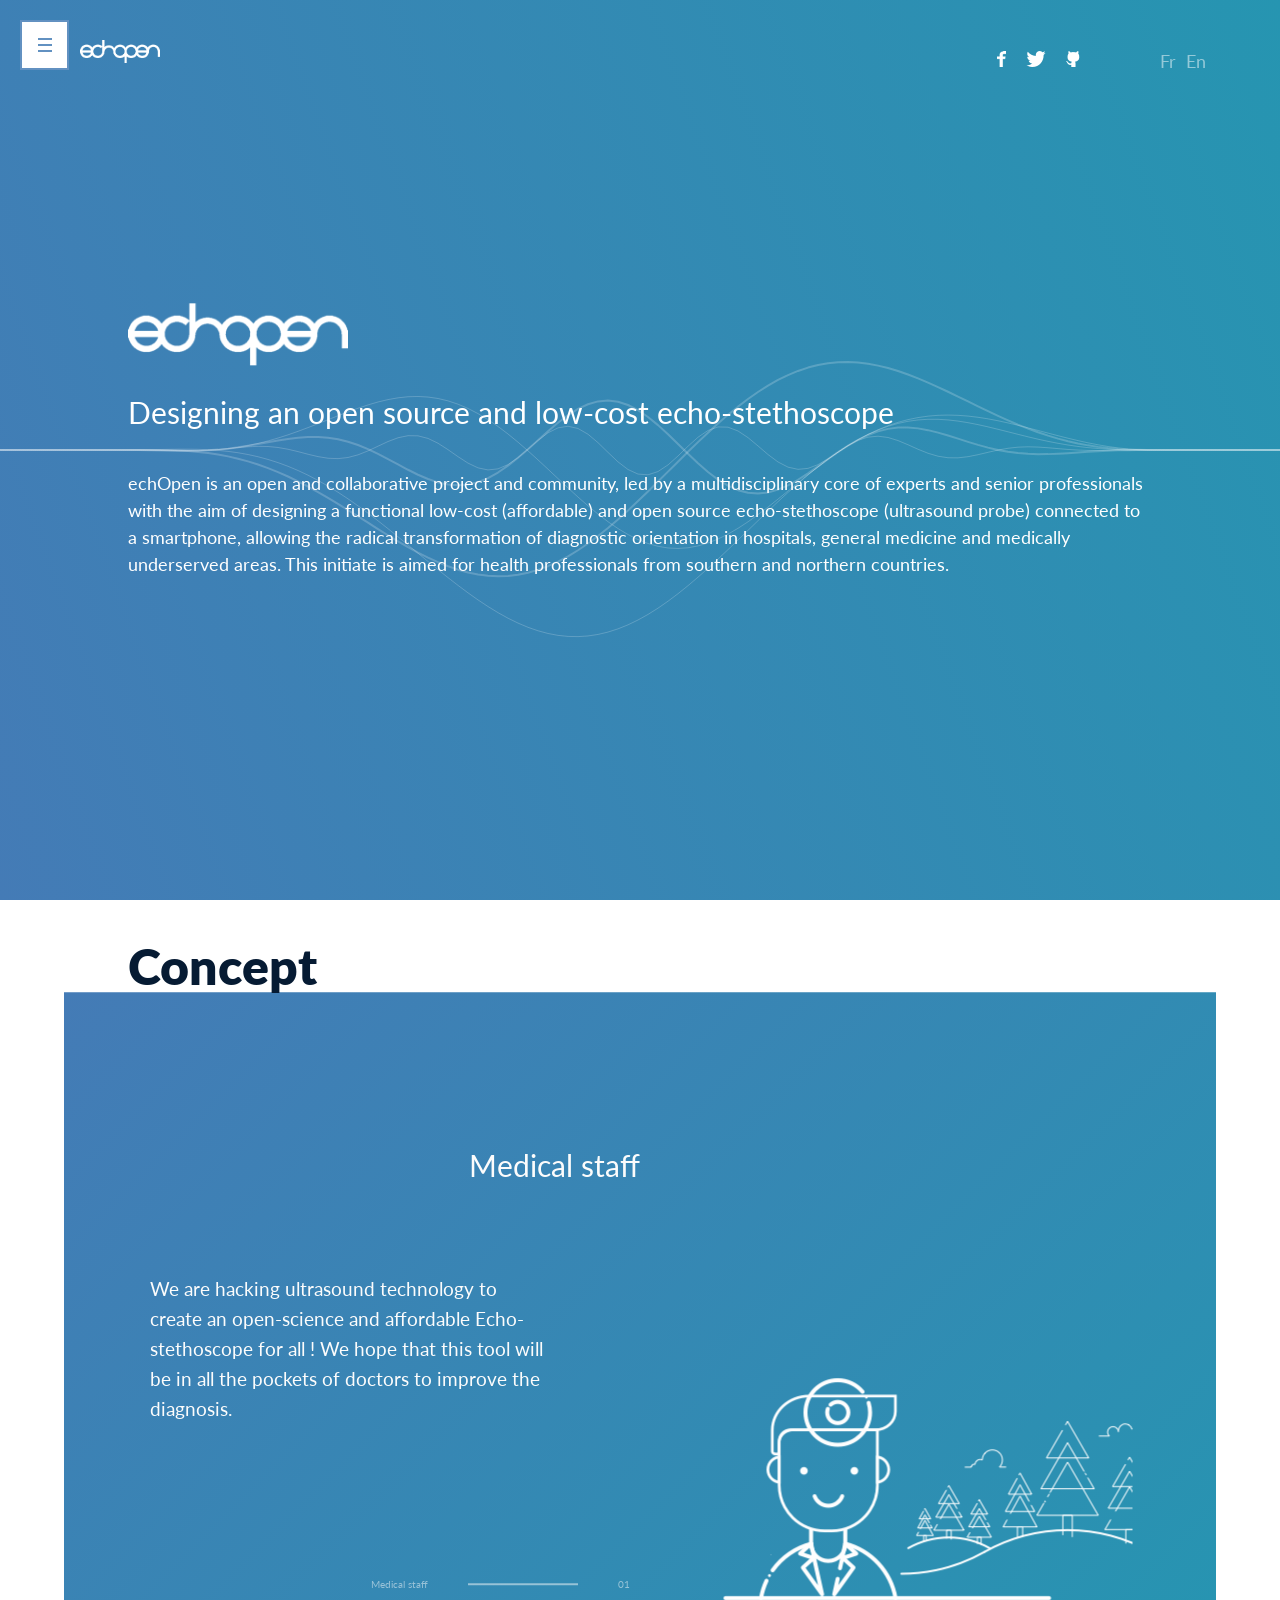
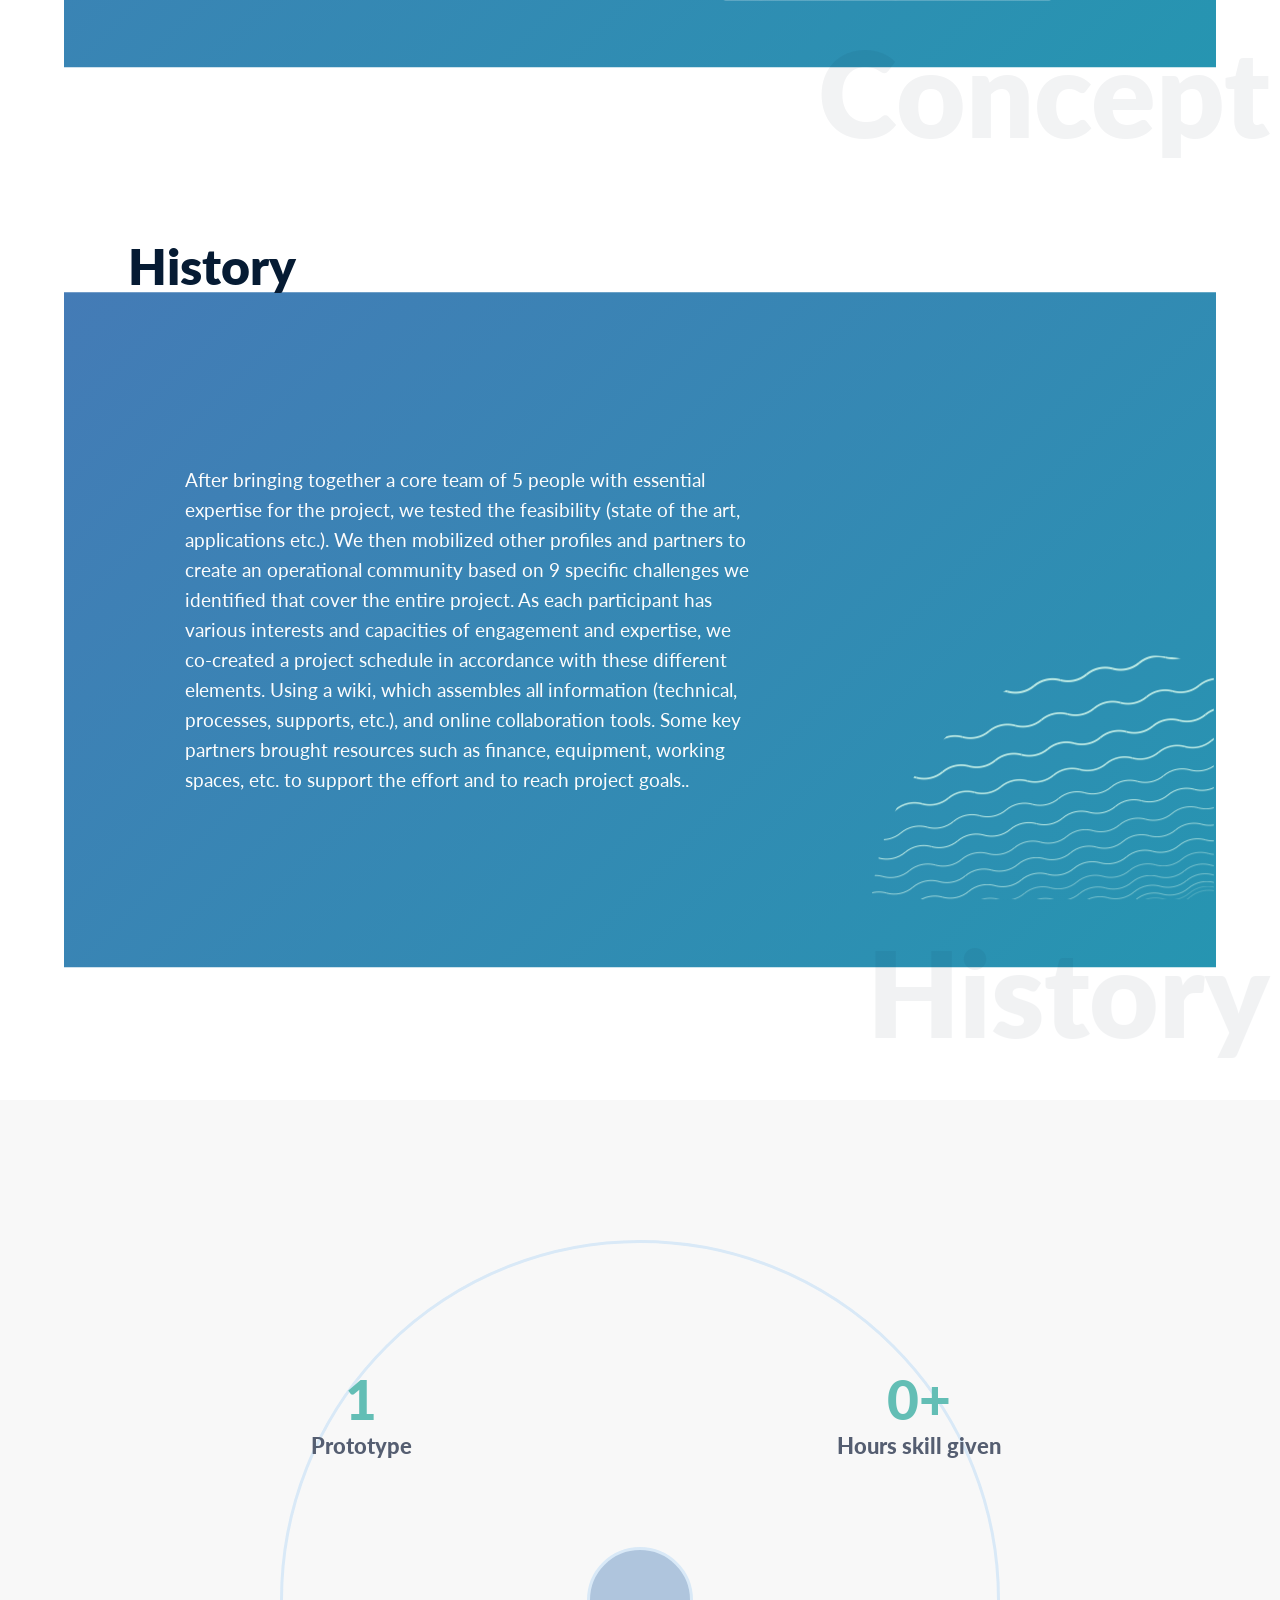
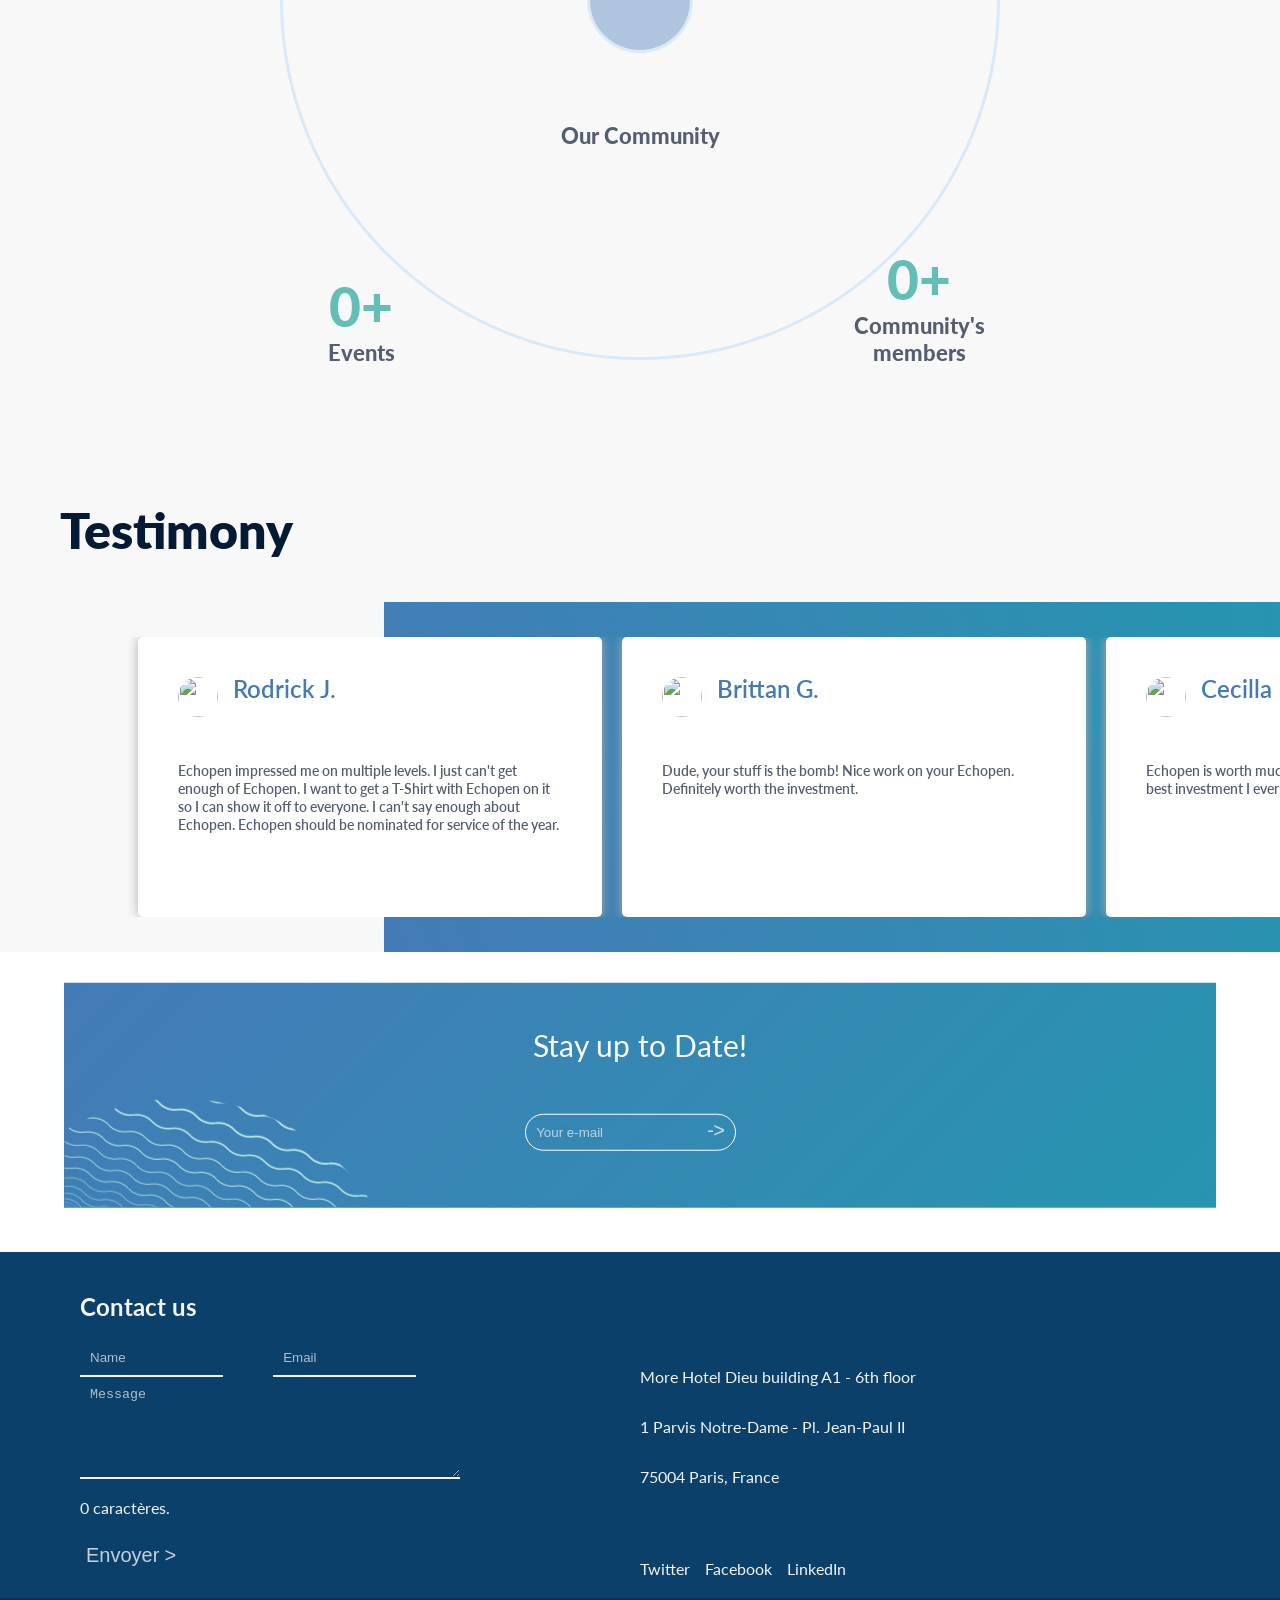
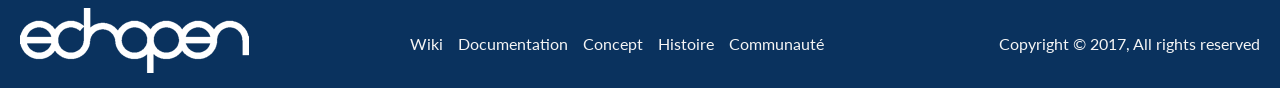
==== index.html @ 22d2a9d2 "wallah" ====
<!DOCTYPE html><html lang="en"><head><meta charset="utf-8"><meta name="viewport" content="width=device-width,initial-scale=1,shrink-to-fit=no"><meta name="theme-color" content="#000000"><link rel="manifest" href="/manifest.json"><link rel="shortcut icon" href="/favicon.ico"><link href="https://fonts.googleapis.com/css?family=Lato:300,400,700,900" rel="stylesheet"><title>echOpen</title><link href="/static/css/main.03cfc308.css" rel="stylesheet"></head><body><div id="root"></div><script type="text/javascript" src="/static/js/main.d6fae113.js"></script></body></html>
---- static/css/main.03cfc308.css ----
.stats-container{position:relative;height:100vh;padding:50px 0;background:#f8f8f8}.stats-container ul{position:absolute;width:100%;height:100%;padding:0}.stats-container ul li.text{z-index:4;width:210px;position:absolute;font-family:Lato,sans-serif;list-style:none;text-align:center}.stats-container ul li.text span{color:#555e71;font-weight:bolder;font-size:22px}.stats-container ul li.text span span.number{font-size:55px;color:#63beb5}.stats-container ul li.text.h1{width:300px;left:50%;top:50%;-webkit-transform:translate(-50%,-50%);-webkit-transform-origin:-50%,-50%;-webkit-transform:translate(-50%,30%);-ms-transform:translate(-50%,30%);transform:translate(-50%,30%);color:#afc5dd}.stats-container ul li.text.text-1{left:20%;top:20%}.stats-container ul li.text.text-2{left:20%;bottom:20%}.stats-container ul li.text.text-3{right:20%;top:20%}.stats-container ul li.text.text-4{right:20%;bottom:20%}.stats-container #wave{position:absolute;z-index:0;width:720px;height:720px;left:50%;top:50%;margin-left:-360px;margin-top:-360px}.stats-container #wave div{position:absolute;top:0;left:0;right:0;bottom:0;border:3px solid #d9e9f7}.stats-container #wave .wave-1,.stats-container #wave .wave-2{border-radius:50%}.stats-container #wave .wave-1{-webkit-animation:animation_wave 5s linear infinite;animation:animation_wave 5s linear infinite}.stats-container #wave .wave-2{-webkit-animation:animation_wave2 5s linear infinite;animation:animation_wave2 5s linear infinite;width:100px;height:100px;background:#afc5dd;left:50%;top:50%;-webkit-transform:translate(-50%,-50%);-webkit-transform-origin:-50%,-50%;-ms-transform:translate(-50%,-50%);transform:translate(-50%,-50%)}@-webkit-keyframes animation_wave{0%{opacity:1;width:720px;height:720px}25%{opacity:1;width:710px;height:710px}50%{opacity:1;width:720px;height:720px}75%{opacity:1;width:710px;height:710px}to{opacity:1;width:720px;height:720px}}@keyframes animation_wave{0%{opacity:1;width:720px;height:720px}25%{opacity:1;width:710px;height:710px}50%{opacity:1;width:720px;height:720px}75%{opacity:1;width:710px;height:710px}to{opacity:1;width:720px;height:720px}}@-webkit-keyframes animation_wave2{0%{opacity:1;width:100px;height:100px}25%{opacity:.5;width:110px;height:110px}50%{opacity:1;width:100px;height:100px}75%{opacity:.5;width:110px;height:110px}to{opacity:1;width:100px;height:100px}}@keyframes animation_wave2{0%{opacity:1;width:100px;height:100px}25%{opacity:.5;width:110px;height:110px}50%{opacity:1;width:100px;height:100px}75%{opacity:.5;width:110px;height:110px}to{opacity:1;width:100px;height:100px}}.stats-container #shadow{position:absolute;z-index:1;width:720px;height:720px;left:50%;top:50%;margin-left:-360px;margin-top:-360px}.stats-container #shadow div{z-index:-3;position:absolute;top:0;left:0;right:0;bottom:0;border:5px solid #a6bbd9}.stats-container #shadow .shadow-1,.stats-container #shadow .shadow-2,.stats-container #shadow .shadow-3,.stats-container #shadow .shadow-4,.stats-container #shadow .shadow-5,.stats-container #shadow .shadow-6,.stats-container #shadow .shadow-7,.stats-container #shadow .shadow-8,.stats-container #shadow .shadow-9,.stats-container #shadow .shadow-10,.stats-container #shadow .shadow-11,.stats-container #shadow .shadow-12,.stats-container #shadow .shadow-13{border-radius:50%;-webkit-transform:scale(0);-ms-transform:scale(0);transform:scale(0)}.stats-container #shadow .shadow-1{-webkit-animation:animation_shadow 13s linear infinite;animation:animation_shadow 13s linear infinite;-webkit-animation-delay:0s;animation-delay:0s}.stats-container #shadow .shadow-2{-webkit-animation:animation_shadow 13s linear infinite;animation:animation_shadow 13s linear infinite;-webkit-animation-delay:1s;animation-delay:1s}.stats-container #shadow .shadow-3{-webkit-animation:animation_shadow 13s linear infinite;animation:animation_shadow 13s linear infinite;-webkit-animation-delay:2s;animation-delay:2s}.stats-container #shadow .shadow-4{-webkit-animation:animation_shadow 13s linear infinite;animation:animation_shadow 13s linear infinite;-webkit-animation-delay:3s;nimation-delay:3s}.stats-container #shadow .shadow-5{-webkit-animation:animation_shadow 13s linear infinite;animation:animation_shadow 13s linear infinite;-webkit-animation-delay:4s;animation-delay:4s}.stats-container #shadow .shadow-6{-webkit-animation:animation_shadow 13s linear infinite;animation:animation_shadow 13s linear infinite;-webkit-animation-delay:5s;animation-delay:5s}.stats-container #shadow .shadow-7{-webkit-animation:animation_shadow 13s linear infinite;animation:animation_shadow 13s linear infinite;-webkit-animation-delay:6s;animation-delay:6s}.stats-container #shadow .shadow-8{-webkit-animation:animation_shadow 13s linear infinite;animation:animation_shadow 13s linear infinite;-webkit-animation-delay:7s;animation-delay:7s}.stats-container #shadow .shadow-9{-webkit-animation:animation_shadow 13s linear infinite;animation:animation_shadow 13s linear infinite;-webkit-animation-delay:8s;animation-delay:8s}.stats-container #shadow .shadow-10{-webkit-animation:animation_shadow 13s linear infinite;animation:animation_shadow 13s linear infinite;-webkit-animation-delay:9s;animation-delay:9s}.stats-container #shadow .shadow-11{-webkit-animation:animation_shadow 13s linear infinite;animation:animation_shadow 13s linear infinite;-webkit-animation-delay:10s;animation-delay:10s}.stats-container #shadow .shadow-12{-webkit-animation:animation_shadow 13s linear infinite;animation:animation_shadow 13s linear infinite;-webkit-animation-delay:11s;animation-delay:11s}.stats-container #shadow .shadow-13{-webkit-animation:animation_shadow 13s linear infinite;animation:animation_shadow 13s linear infinite;-webkit-animation-delay:12s;animation-delay:12s}@-webkit-keyframes animation_shadow{0%{-webkit-transform:scale(0);transform:scale(0);opacity:.1;border-width:2px}40%{-webkit-transform:scale(.35);transform:scale(.35);opacity:.1;border-width:5px}90%{-webkit-transform:scale(.85);transform:scale(.85);opacity:0;border-width:10px}to{-webkit-transform:scale(1);transform:scale(1);opacity:0;border-width:10px}}@keyframes animation_shadow{0%{-webkit-transform:scale(0);transform:scale(0);opacity:.1;border-width:2px}40%{-webkit-transform:scale(.35);transform:scale(.35);opacity:.1;border-width:5px}90%{-webkit-transform:scale(.85);transform:scale(.85);opacity:0;border-width:10px}to{-webkit-transform:scale(1);transform:scale(1);opacity:0;border-width:10px}}@media screen and (max-width:1000px){.stats-container #wave div{left:50%;top:50%;-webkit-transform:translate(-50%,-50%);-webkit-transform-origin:-50%,-50%;-ms-transform:translate(-50%,-50%);transform:translate(-50%,-50%)}.wave-1{width:500px}@-webkit-keyframes animation_wave{0%{opacity:1;width:510px;height:510px}25%{opacity:1;width:500px;height:500px}50%{opacity:1;width:510px;height:510px}75%{opacity:1;width:500px;height:500px}to{opacity:1;width:510px;height:510px}}@keyframes animation_wave{0%{opacity:1;width:510px;height:510px}25%{opacity:1;width:500px;height:500px}50%{opacity:1;width:510px;height:510px}75%{opacity:1;width:500px;height:500px}to{opacity:1;width:510px;height:510px}}}@media screen and (max-width:768px){.stats-container ul li.text.text-1,.stats-container ul li.text.text-2{left:10%}.stats-container ul li.text.text-3,.stats-container ul li.text.text-4{right:10%}.stats-container ul li.text span span.number{font-size:40px}}@media screen and (max-width:580px){.stats-container #wave div{left:50%;top:50%;-webkit-transform:translate(-50%,-50%);-webkit-transform-origin:-50%,-50%;-ms-transform:translate(-50%,-50%);transform:translate(-50%,-50%)}.wave-1{width:400px}.stats-container ul li.text span span.number{font-size:30px}.stats-container #shadow{width:500px;height:500px;margin-left:-250px;margin-top:-250px}.stats-container ul li.text.text-1,.stats-container ul li.text.text-3{top:25%}.stats-container ul li.text.text-2,.stats-container ul li.text.text-4{bottom:25%}.stats-container ul li.text span{font-size:17px}@-webkit-keyframes animation_wave{0%{opacity:1;width:410px;height:410px}25%{opacity:1;width:400px;height:400px}50%{opacity:1;width:410px;height:410px}75%{opacity:1;width:400px;height:400px}to{opacity:1;width:410px;height:410px}}@keyframes animation_wave{0%{opacity:1;width:410px;height:410px}25%{opacity:1;width:400px;height:400px}50%{opacity:1;width:410px;height:410px}75%{opacity:1;width:400px;height:400px}to{opacity:1;width:410px;height:410px}}}@media screen and (max-width:480px){.stats-container #shadow,.stats-container #wave{display:none}.stats-container ul{padding-top:50px;text-align:center}.stats-container ul li.text{margin-top:50px;width:auto;position:static}.stats-container ul li.text span{font-size:24px}.stats-container ul li.text span span.number{font-size:40px}.stats-container ul li.text{display:block}.stats-container ul li.text.h1{display:inline;-webkit-transform:none;-ms-transform:none;transform:none}}footer{font-family:Lato,sans-serif;color:#f5f5f5;background:#0b406b}footer .footer--container{padding:40px 80px 0;margin:0 auto;max-width:100%}footer .footer--container h2{margin-top:0}footer .footer--container .footer--inner{display:-ms-flexbox;display:flex;-ms-flex-direction:row;flex-direction:row;-ms-flex-pack:justify;justify-content:space-between;-ms-flex-wrap:wrap;flex-wrap:wrap}footer .footer--container form{width:100%;display:-ms-flexbox;display:flex;-ms-flex-direction:column;flex-direction:column;-ms-flex-pack:center;justify-content:center;-ms-flex-align:center;align-items:center}@media screen and (min-width:1221px){footer .footer--container form{display:block;width:50%}}footer .footer--container form button{color:#f5f5f5;opacity:.8;-webkit-transition:all .3s;-o-transition:all .3s;transition:all .3s;outline:none;border:none;background:transparent;font-size:1.25rem;margin:10px 0}footer .footer--container form button:after{-webkit-transition:all .3s;-o-transition:all .3s;transition:all .3s;content:">";margin-left:5px}footer .footer--container form button:hover{cursor:pointer;opacity:1}footer .footer--container form button:hover:after{margin-left:10px}footer .footer--container .info--container{width:100%;display:-ms-flexbox;display:flex;-ms-flex-direction:column;flex-direction:column}@media (max-width:1220px){footer .footer--container .info--container{margin-top:20px}}@media screen and (min-width:1221px){footer .footer--container .info--container{width:50%}}footer .footer--container .info--container__content{-ms-flex:1 1 0%;flex:1 1 0%;margin-top:60px;line-height:50px}footer .footer--container .info--container__icons ul{padding:0;margin:0}footer .footer--container .info--container__icons ul li{display:inline-block;margin-right:15px}footer .footer--container .info--container__icons ul li:last-of-type{margin-right:0}footer .footer--container .footer--sub{-ms-flex-pack:justify;justify-content:space-between;-ms-flex-align:center;align-items:center;padding:10px 20px;background:#0a325e;margin-top:20px;position:relative;left:-80px;width:calc(100vw - 40px);-ms-flex-wrap:wrap;flex-wrap:wrap;display:-ms-flexbox;display:flex}footer .footer--container .footer--sub h2{margin:0}footer .footer--container .footer--sub ul{margin:0;padding:0}footer .footer--container .footer--sub ul li{display:inline-block;margin-right:15px}input[type=text]{width:22%;padding-right:40px}@media screen and (max-width:767px){input[type=text]{width:100%;margin-top:10px}}@media screen and (min-width:768px) and (max-width:1220px){input[type=text]{margin-right:15px}}@media screen and (min-width:1221px){input[type=text]:first-of-type{margin-right:50px}}.form-group.block{width:100%}.form-group.block textarea{width:100%;height:80px}@media screen and (max-width:767px){.form-group.block{margin-top:20px}}@media screen and (min-width:1221px){.form-group.block{max-width:360px}}input[type=text],textarea{background:transparent;border:none;outline:none;color:#f5f5f5;padding:10px;border-bottom:2px solid #f5f5f5}input[type=text]::-webkit-input-placeholder,textarea::-webkit-input-placeholder{color:#f5f5f5;opacity:.7}input[type=text]:-ms-input-placeholder,textarea:-ms-input-placeholder{color:#f5f5f5;opacity:.7}input[type=text]::placeholder,textarea::placeholder{color:#f5f5f5;opacity:.7}.block__2 .block__2-first{background:#fff;height:100vh;width:100%;position:relative}.block__2 .block__2-first h4{font-size:50px;left:10%;top:4%}.block__2 .block__2-first h4,.block__2 .block__2-first h5{color:#061b33;font-family:Lato,sans-serif;font-weight:800;position:absolute;z-index:1;margin:0}.block__2 .block__2-first h5{font-size:120px;right:10px;bottom:4%;opacity:.05}.block__2 .block__2-first .block__2-container{position:absolute;width:90%;height:75%;top:50%;background:-webkit-linear-gradient(-45deg,#447bb6,#2695b1);background:-webkit-linear-gradient(315deg,#447bb6,#2695b1);background:-o-linear-gradient(315deg,#447bb6 0,#2695b1 100%);background:linear-gradient(135deg,#447bb6,#2695b1);left:50%;-webkit-transform:translateX(-50%) translateY(-53%);-ms-transform:translateX(-50%) translateY(-53%);transform:translateX(-50%) translateY(-53%)}.block__2 .block__2-first .block__2-container button{display:none}.block__2 .block__2-first .block__2-container .block__2-wrapper-r{position:relative;width:100%;height:100%;outline:none}.block__2 .block__2-first .left{left:0;top:0;width:50%;position:absolute;height:100%}@media (max-width:900px){.block__2 .block__2-first .left{float:none;width:100%}}.block__2 .block__2-first .left h2{position:absolute;top:20%;right:0;color:#fcfcfc;font-family:Lato,sans-serif;font-size:30px;line-height:36px;padding:20px 0;font-weight:400;margin-top:0}@media (max-width:900px){.block__2 .block__2-first .left h2{right:50%;-webkit-transform:translateX(50%);-ms-transform:translateX(50%);transform:translateX(50%)}}@media (max-width:600px){.block__2 .block__2-first .left h2{font-size:22px}}.block__2 .block__2-first .left .left-container{position:relative;width:100%;height:100%}.block__2 .block__2-first .left h3{color:#fcfcfc;font-family:Lato,sans-serif;font-size:19px;line-height:30px;font-weight:400;width:70%;position:absolute;top:50%;left:50%;-webkit-transform:translateY(-50%) translateX(-50%);-ms-transform:translateY(-50%) translateX(-50%);transform:translateY(-50%) translateX(-50%)}.block__2 .block__2-first .left .bottom-part{position:absolute;display:-ms-flexbox;display:flex;bottom:10%;right:10px;width:45%}.block__2 .block__2-first .left .bottom-part .bottom-title{margin-right:40px;font-size:10px;color:#fcfcfc;font-family:Lato,sans-serif;white-space:nowrap;opacity:.5}.block__2 .block__2-first .left .bottom-part hr{width:50%;font-size:10px;height:0;border:1px solid #fcfcfc;opacity:.5;margin-right:40px;margin-top:15px}.block__2 .block__2-first .left .bottom-part .bottom-number{font-size:10px;color:#fcfcfc;opacity:.5;font-family:Lato,sans-serif}.block__2 .block__2-first .right{top:0;right:0;width:50%;position:absolute;height:100%}@media (max-width:900px){.block__2 .block__2-first .right{display:none!important}}.block__2 .block__2-first .right .right-container{position:relative;width:100%;height:100%}.block__2 .block__2-first .right .right-container img{position:absolute;bottom:10%;left:50%;-webkit-transform:translateX(-50%);-ms-transform:translateX(-50%);transform:translateX(-50%)}.slick-list,.slick-track{height:100%}.history .left{width:70%!important}@media (max-width:900px){.history .left{width:100%!important}}.history .left h3{margin-top:0}@media (max-width:900px){.history .left h3{font-size:16px!important;line-height:26px!important}}@media (max-width:600px){.history .left h3{font-size:14px!important;line-height:20px!important}}.history .right{width:30%!important}.will-animate{opacity:0;-webkit-transform:translateY(50px);-ms-transform:translateY(50px);transform:translateY(50px);-webkit-transition:all .6s cubic-bezier(.25,.46,.45,.94);-o-transition:all .6s cubic-bezier(.25,.46,.45,.94);transition:all .6s cubic-bezier(.25,.46,.45,.94)}.animate{opacity:1;-webkit-transform:translateY(0);-ms-transform:translateY(0);transform:translateY(0)}.slick-slider{-webkit-box-sizing:border-box;box-sizing:border-box;-webkit-user-select:none;-moz-user-select:none;-ms-user-select:none;user-select:none;-webkit-touch-callout:none;-khtml-user-select:none;-ms-touch-action:pan-y;touch-action:pan-y;-webkit-tap-highlight-color:transparent}.slick-list,.slick-slider{position:relative;display:block}.slick-list{overflow:hidden;margin:0;padding:0}.slick-list:focus{outline:none}.slick-list.dragging{cursor:pointer;cursor:hand}.slick-slider .slick-list,.slick-slider .slick-track{-webkit-transform:translateZ(0);-ms-transform:translateZ(0);transform:translateZ(0)}.slick-track{position:relative;top:0;left:0;display:block}.slick-track:after,.slick-track:before{display:table;content:""}.slick-track:after{clear:both}.slick-loading .slick-track{visibility:hidden}.slick-slide{display:none;float:left;height:100%;min-height:1px}[dir=rtl] .slick-slide{float:right}.slick-slide img{display:block}.slick-slide.slick-loading img{display:none}.slick-slide.dragging img{pointer-events:none}.slick-initialized .slick-slide{display:block}.slick-loading .slick-slide{visibility:hidden}.slick-vertical .slick-slide{display:block;height:auto;border:1px solid transparent}.slick-arrow.slick-hidden{display:none}.slick-loading .slick-list{background:#fff url([data-uri]) 50% no-repeat}@font-face{font-family:slick;font-weight:400;font-style:normal;src:url(/static/media/slick.ced611da.eot);src:url(/static/media/slick.ced611da.eot?#iefix) format("embedded-opentype"),url(/static/media/slick.b7c9e1e4.woff) format("woff"),url(/static/media/slick.d41f55a7.ttf) format("truetype"),url(/static/media/slick.f97e3bbf.svg#slick) format("svg")}.slick-next,.slick-prev{font-size:0;line-height:0;position:absolute;top:50%;display:block;width:20px;height:20px;padding:0;-webkit-transform:translateY(-50%);-ms-transform:translateY(-50%);transform:translateY(-50%);cursor:pointer;border:none}.slick-next,.slick-next:focus,.slick-next:hover,.slick-prev,.slick-prev:focus,.slick-prev:hover{color:transparent;outline:none;background:transparent}.slick-next:focus:before,.slick-next:hover:before,.slick-prev:focus:before,.slick-prev:hover:before{opacity:1}.slick-next.slick-disabled:before,.slick-prev.slick-disabled:before{opacity:.25}.slick-next:before,.slick-prev:before{font-family:slick;font-size:20px;line-height:1;opacity:.75;color:#fff;-webkit-font-smoothing:antialiased;-moz-osx-font-smoothing:grayscale}.slick-prev{left:-25px}[dir=rtl] .slick-prev{right:-25px;left:auto}.slick-prev:before{content:"\2190"}[dir=rtl] .slick-prev:before{content:"\2192"}.slick-next{right:-25px}[dir=rtl] .slick-next{right:auto;left:-25px}.slick-next:before{content:"\2192"}[dir=rtl] .slick-next:before{content:"\2190"}.slick-dotted.slick-slider{margin-bottom:30px}.slick-dots{position:absolute;bottom:-25px;display:block;width:100%;padding:0;margin:0;list-style:none;text-align:center}.slick-dots li{position:relative;display:inline-block;margin:0 5px;padding:0}.slick-dots li,.slick-dots li button{width:20px;height:20px;cursor:pointer}.slick-dots li button{font-size:0;line-height:0;display:block;padding:5px;color:transparent;border:0;outline:none;background:transparent}.slick-dots li button:focus,.slick-dots li button:hover{outline:none}.slick-dots li button:focus:before,.slick-dots li button:hover:before{opacity:1}.slick-dots li button:before{font-family:slick;font-size:6px;line-height:20px;position:absolute;top:0;left:0;width:20px;height:20px;content:"\2022";text-align:center;opacity:.25;color:#000;-webkit-font-smoothing:antialiased;-moz-osx-font-smoothing:grayscale}.slick-dots li.slick-active button:before{opacity:.75;color:#000}.block__temoignage{background:#f8f8f8;width:100%;margin:auto}.block__temoignage h2{color:#061b33;font-family:Lato,sans-serif;font-size:50px;font-weight:800;padding-left:60px;margin-top:0}@media (max-width:900px){.block__temoignage h2{text-align:center;font-size:38px;padding-left:0}}.block__temoignage .temoignage_container{height:350px;position:relative}.block__temoignage .temoignage_container .left{width:30%;height:100%;float:left}.block__temoignage .temoignage_container .right{width:70%;height:100%;background:-webkit-linear-gradient(-45deg,#447bb6,#2695b1);background:-webkit-linear-gradient(20deg,#447bb6,#2695b1);background:-o-linear-gradient(20deg,#447bb6 0,#2695b1 100%);background:linear-gradient(70deg,#447bb6,#2695b1);float:right}.block__temoignage .temoignage_container .slider__{position:absolute;width:90%;right:0;top:50%;-webkit-transform:translateY(-50%);-ms-transform:translateY(-50%);transform:translateY(-50%)}@media (max-width:650px){.block__temoignage .temoignage_container .slider__{left:50%;-webkit-transform:translateY(-50%) translateX(-50%);-ms-transform:translateY(-50%) translateX(-50%);transform:translateY(-50%) translateX(-50%)}}.block__temoignage .temoignage_container .slider__ button{display:none!important}.block__temoignage .temoignage_container .slider__ .single__temoignage{background:#fff;height:200px;-webkit-box-shadow:0 0 12px 0 #aeaeae;box-shadow:0 0 12px 0 #aeaeae;border-radius:5px;padding:40px;margin:0 10px;float:left}.block__temoignage .temoignage_container .slider__ .single__temoignage .single__header{margin-bottom:85px}.block__temoignage .temoignage_container .slider__ .single__temoignage .single__header img{width:40px;height:40px;border-radius:50%;float:left}.block__temoignage .temoignage_container .slider__ .single__temoignage .single__header .single__infos{float:left;margin-left:15px}.block__temoignage .temoignage_container .slider__ .single__temoignage .single__header .single__infos h3{color:#447bb6;font-family:Lato;font-size:24px;font-weight:600;line-height:24px;margin:0}.block__temoignage .temoignage_container .slider__ .single__temoignage .single__header .single__infos p{color:rgba(85,94,113,.5);font-family:Lato;font-size:14px;font-weight:600;line-height:14px;margin-top:3px}.block__temoignage .temoignage_container .slider__ .single__temoignage p{color:#555e71;font-family:Lato;font-size:14px;font-weight:600;line-height:18px}.header{background:-webkit-linear-gradient(-45deg,#447bb6,#2695b1);background:-webkit-linear-gradient(20deg,#447bb6,#2695b1);background:-o-linear-gradient(20deg,#447bb6 0,#2695b1 100%);background:linear-gradient(70deg,#447bb6,#2695b1);height:100vh;position:relative}.header canvas{position:absolute;bottom:0}.header .header-content{width:80%;position:absolute;top:50%;left:50%;-webkit-transform:translateY(-50%) translateX(-50%);-ms-transform:translateY(-50%) translateX(-50%);transform:translateY(-50%) translateX(-50%)}.header img.logo{width:220px}.header img.mini-logo{position:absolute;top:40px;left:80px;width:80px}.header img.menu_btn{right:30px;width:25px}.header img.menu_btn,.header img.scroll{position:absolute;bottom:30px;cursor:pointer}.header img.scroll{left:50%;-webkit-transform:translateX(-50%);-ms-transform:translateX(-50%);transform:translateX(-50%);width:20px}.header .socials{position:absolute;top:51px;right:200px;display:-ms-flexbox;display:flex}.header .socials .social-single{margin-left:20px}.header .langs{position:absolute;top:30px;right:30px;width:90px;height:45px}.header .langs p.langs__{float:left;margin-right:10px;opacity:.5}.header .langs p.langs__.active{opacity:1}.header h2{color:#fff;font-family:Lato,sans-serif;font-size:30px;font-weight:400;line-height:36px;margin-bottom:40px}@media (max-width:600px){.header h2{font-size:22px}}.header p,.header p a{color:#fff;font-family:Lato,sans-serif;font-size:18px;font-weight:400;line-height:27px}.header p a{text-decoration:none}@media (max-width:600px){.header p{font-size:16px}}.newsletter .form{z-index:2;text-align:center}.newsletter .form input[type=email]{background:transparent;outline:none;color:#fff;padding:10px 30px 10px 10px;border-radius:25px;border:1px solid #fff}.newsletter .form input[type=email]::-webkit-input-placeholder{color:#f5f5f5;opacity:.7}.newsletter .form input[type=email]:-ms-input-placeholder{color:#f5f5f5;opacity:.7}.newsletter .form input[type=email]::placeholder{color:#f5f5f5;opacity:.7}.newsletter .form button{-webkit-transform:translateX(-35px);-ms-transform:translateX(-35px);transform:translateX(-35px);position:relative;display:inline;color:#f5f5f5;opacity:.8;outline:none;border:none;background:transparent;font-size:1.25rem;margin:10px 0}.newsletter .form button,.newsletter .form button:after{-webkit-transition:all .3s;-o-transition:all .3s;transition:all .3s}.newsletter .form button:after{position:absolute;right:0;top:50%;-webkit-transform:translate(5px,-50%);-ms-transform:translate(5px,-50%);transform:translate(5px,-50%);content:">"}.newsletter .form button:hover{cursor:pointer;opacity:1}.newsletter .form button:hover:after{-webkit-transform:translate(7px,-50%);-ms-transform:translate(7px,-50%);transform:translate(7px,-50%)}.newsletter-first{background:#fff;height:300px;width:100%;position:relative}.newsletter-first .newsletter-container{position:absolute;width:90%;height:75%;top:50%;background:-webkit-linear-gradient(-45deg,#447bb6,#2695b1);background:-webkit-linear-gradient(315deg,#447bb6,#2695b1);background:-o-linear-gradient(315deg,#447bb6 0,#2695b1 100%);background:linear-gradient(135deg,#447bb6,#2695b1);left:50%;-webkit-transform:translateX(-50%) translateY(-53%);-ms-transform:translateX(-50%) translateY(-53%);transform:translateX(-50%) translateY(-53%)}.newsletter-first .newsletter-container h2{text-align:center;color:#fcfcfc;font-family:Lato,sans-serif;font-size:30px;line-height:36px;padding:20px 0;font-weight:400}@media (max-width:900px){.newsletter-first .newsletter-container h2{right:50%;-webkit-transform:translateX(50%);-ms-transform:translateX(50%);transform:translateX(50%)}}@media (max-width:600px){.newsletter-first .newsletter-container h2{font-size:22px}}.newsletter-first .newsletter-container .illu{z-index:-1;position:absolute;bottom:0;left:0}.newsletter-first .bottom-part{position:absolute;display:-ms-flexbox;display:flex;bottom:10%;right:10px;width:45%}.newsletter-first .bottom-part .bottom-title{margin-right:40px;font-size:10px;color:#fcfcfc;font-family:Lato,sans-serif;white-space:nowrap;opacity:.5}.newsletter-first .bottom-part hr{width:50%;font-size:10px;height:0;border:1px solid #fcfcfc;opacity:.5;margin-right:40px;margin-top:15px}.newsletter-first .bottom-part .bottom-number{font-size:10px;color:#fcfcfc;opacity:.5;font-family:Lato,sans-serif}.right{top:0;right:0;width:50%;position:absolute;height:100%}@media (max-width:900px){.right{display:none!important}}.right .right-container{position:relative;width:100%;height:100%}.right .right-container img{position:absolute;bottom:10%;left:50%;-webkit-transform:translateX(-50%);-ms-transform:translateX(-50%);transform:translateX(-50%)}.slick-list,.slick-track{height:100%}.history .left{width:70%!important}@media (max-width:900px){.history .left{width:100%!important}}.history .left h3{margin-top:0}@media (max-width:900px){.history .left h3{font-size:16px!important;line-height:26px!important}}@media (max-width:600px){.history .left h3{font-size:14px!important;line-height:20px!important}}.history .right{width:30%!important}.will-animate{opacity:0;-webkit-transform:translateY(50px);-ms-transform:translateY(50px);transform:translateY(50px);-webkit-transition:all .6s cubic-bezier(.25,.46,.45,.94);-o-transition:all .6s cubic-bezier(.25,.46,.45,.94);transition:all .6s cubic-bezier(.25,.46,.45,.94)}.animate{opacity:1;-webkit-transform:translateY(0);-ms-transform:translateY(0);transform:translateY(0)}.App{text-align:center}.App-logo{-webkit-animation:App-logo-spin infinite 20s linear;animation:App-logo-spin infinite 20s linear;height:80px}.App-header{background-color:#222;height:150px;padding:20px;color:#fff}.App-intro{font-size:large}@-webkit-keyframes App-logo-spin{0%{-webkit-transform:rotate(0deg);transform:rotate(0deg)}to{-webkit-transform:rotate(1turn);transform:rotate(1turn)}}@keyframes App-logo-spin{0%{-webkit-transform:rotate(0deg);transform:rotate(0deg)}to{-webkit-transform:rotate(1turn);transform:rotate(1turn)}}.component.menu{position:fixed;top:20px;left:20px;height:46px;width:45px;background:#fff;border:2px solid #6291c1;z-index:100;-webkit-transition:all .3s cubic-bezier(0,0,0,.96);-o-transition:all .3s cubic-bezier(0,0,0,.96);transition:all .3s cubic-bezier(0,0,0,.96);-webkit-transition-delay:.3s;-o-transition-delay:.3s;transition-delay:.3s;color:#6291c1}.component.menu .containerMenu{position:relative;width:calc(100% - 20px);height:100%;padding:0 10px;overflow:hidden;-webkit-transition:all .3s cubic-bezier(0,0,0,.96);-o-transition:all .3s cubic-bezier(0,0,0,.96);transition:all .3s cubic-bezier(0,0,0,.96);-webkit-transition-delay:.5s;-o-transition-delay:.5s;transition-delay:.5s}.component.menu .containerMenu:before{content:"";position:absolute;width:33%;height:100%;background:#66c1b8;left:-33%;-webkit-transition:all .4s cubic-bezier(.97,.035,.005,.98);-o-transition:all .4s cubic-bezier(.97,.035,.005,.98);transition:all .4s cubic-bezier(.97,.035,.005,.98)}.component.menu.mobile .containerMenu{position:relative;width:100%;height:100%;padding:0;-webkit-transition:all .3s cubic-bezier(0,0,0,.96);-o-transition:all .3s cubic-bezier(0,0,0,.96);transition:all .3s cubic-bezier(0,0,0,.96);-webkit-transition-delay:.5s;-o-transition-delay:.5s;transition-delay:.5s}.component.menu.mobile .containerMenu:before{content:none;width:0;height:0;left:0;-webkit-transition:none;-o-transition:none;transition:none}.component.menu.mobile .burger .line:first-child{top:0;-webkit-transition-delay:.1s;-o-transition-delay:.1s;transition-delay:.1s}.component.menu.mobile .burger .line:nth-child(3){top:calc(100% - 2px);-webkit-transition-delay:.1s;-o-transition-delay:.1s;transition-delay:.1s}.component.menu.open{width:500px;-webkit-transition-delay:0s;-o-transition-delay:0s;transition-delay:0s}.component.menu.open.mobile{top:0;left:0;width:100%;height:100%}.component.menu.open.mobile .burger .content{opacity:1;visibility:visible;-webkit-transition-delay:0s;-o-transition-delay:0s;transition-delay:0s}.component.menu.open.mobile .burger .line{-webkit-transform:none;-ms-transform:none;transform:none}.component.menu.open.mobile .burger .line:first-child{-webkit-transform:rotate(-45deg) translate(-2px,-7px);-ms-transform:rotate(-45deg) translate(-2px,-7px);transform:rotate(-45deg) translate(-2px,-7px);-webkit-transition-delay:0s;-o-transition-delay:0s;transition-delay:0s}.component.menu.open.mobile .burger .line:nth-child(2){-webkit-transition-delay:.1s;-o-transition-delay:.1s;transition-delay:.1s}.component.menu.open.mobile .burger .line:nth-child(3){-webkit-transform:rotate(45deg) translate(-2px,7px);-ms-transform:rotate(45deg) translate(-2px,7px);transform:rotate(45deg) translate(-2px,7px);-webkit-transition-delay:0s;-o-transition-delay:0s;transition-delay:0s}.component.menu.open.mobile ul li{-webkit-transform:none;-ms-transform:none;transform:none;float:none}.component.menu.open.mobile .links{font-size:8vw;height:100%}.component.menu.open.mobile .links.transparent li{color:transparent}.component.menu.open.mobile .links li{text-align:left;display:block;padding:4vh 0;width:100%}.component.menu.open .containerMenu:before{left:100%}.component.menu.open .links li{opacity:1;-webkit-transition:all .3s cubic-bezier(0,0,0,.96);-o-transition:all .3s cubic-bezier(0,0,0,.96);transition:all .3s cubic-bezier(0,0,0,.96);-webkit-transform:translate(0);-ms-transform:translate(0);transform:translate(0)}.component.menu.open .links li:first-child{-webkit-transition-delay:.3s;-o-transition-delay:.3s;transition-delay:.3s}.component.menu.open .links li:nth-child(2){-webkit-transition-delay:.4s;-o-transition-delay:.4s;transition-delay:.4s}.component.menu.open .links li:nth-child(3){-webkit-transition-delay:.5s;-o-transition-delay:.5s;transition-delay:.5s}.component.menu.open .links li:nth-child(4){-webkit-transition-delay:.6s;-o-transition-delay:.6s;transition-delay:.6s}.component.menu.open .links li:nth-child(5){-webkit-transition-delay:.7s;-o-transition-delay:.7s;transition-delay:.7s}.component.menu.open .burger .content{opacity:0;visibility:hidden;-webkit-transition-delay:0s;-o-transition-delay:0s;transition-delay:0s}.component.menu.open .burger .line{-webkit-transform:scaleX(0);-ms-transform:scaleX(0);transform:scaleX(0)}.component.menu.open .burger .line:first-child{-webkit-transition-delay:0s;-o-transition-delay:0s;transition-delay:0s}.component.menu.open .burger .line:nth-child(2){-webkit-transition-delay:.1s;-o-transition-delay:.1s;transition-delay:.1s}.component.menu.open .burger .line:nth-child(3){-webkit-transition-delay:.2s;-o-transition-delay:.2s;transition-delay:.2s}.component.menu .burger{content:"";position:absolute;right:0;top:0;cursor:pointer;width:45px;height:46px;display:inline-block;vertical-align:middle;z-index:2}.component.menu .burger .content{width:14px;height:14px;position:absolute;top:calc(50% - 7px);left:calc(50% - 7px);-webkit-transition:all .3s cubic-bezier(0,0,0,.96);-o-transition:all .3s cubic-bezier(0,0,0,.96);transition:all .3s cubic-bezier(0,0,0,.96);-webkit-transition-delay:0s;-o-transition-delay:0s;transition-delay:0s;-webkit-transform-origin:50%;-ms-transform-origin:50%;transform-origin:50%}.component.menu .burger .line{position:absolute;left:calc(50% - 7px);width:14px;height:2px;background:#6291c1;-webkit-transform-origin:right center;-ms-transform-origin:right center;transform-origin:right center;-webkit-transition:all .3s cubic-bezier(0,0,0,.96);-o-transition:all .3s cubic-bezier(0,0,0,.96);transition:all .3s cubic-bezier(0,0,0,.96);-webkit-transition-delay:.3s;-o-transition-delay:.3s;transition-delay:.3s}.component.menu .burger .line:first-child{top:0;-webkit-transition-delay:.1s;-o-transition-delay:.1s;transition-delay:.1s}.component.menu .burger .line:nth-child(2){top:calc(50% - 1px);-webkit-transition-delay:.2s;-o-transition-delay:.2s;transition-delay:.2s}.component.menu .burger .line:nth-child(3){top:calc(100% - 2px);-webkit-transition-delay:.3s;-o-transition-delay:.3s;transition-delay:.3s}.component.menu .links{padding:0 17px;display:inline-block;vertical-align:middle;text-align:center;z-index:10}.component.menu .links a{color:#66c1b8}.component.menu ul li{cursor:pointer;opacity:0;display:block;position:relative;float:left;vertical-align:middle;padding:0 10px;overflow:hidden;-webkit-transition:all .1s cubic-bezier(0,0,0,.96);-o-transition:all .1s cubic-bezier(0,0,0,.96);transition:all .1s cubic-bezier(0,0,0,.96);-webkit-transform:translateY(-5px);-ms-transform:translateY(-5px);transform:translateY(-5px)}.component.menu ul li:hover:before{width:calc(100% - 20px)}.component.menu ul li:before,.component.menu ul li:hover:before{-webkit-user-select:none;-moz-user-select:none;-ms-user-select:none;user-select:none;pointer-events:none}.component.menu ul li:before{background:#000;content:attr(data-text);position:absolute;top:0;left:10px;color:#6291c1;z-index:2;width:0;overflow:hidden;-webkit-transition:width .3s;-o-transition:width .3s;transition:width .3s;white-space:nowrap}.component.menu ul li.current a{cursor:default}.component.menu ul li.current:before{display:none}.component.menu ul li a{color:#66c1b8;text-decoration:none;position:relative}.component.menu ul .clr{clear:both}html{padding:0;margin:0;background-color:#fff}body{overflow-x:hidden}body{margin:0;padding:0;font-family:sans-serif}
/*# sourceMappingURL=main.03cfc308.css.map*/
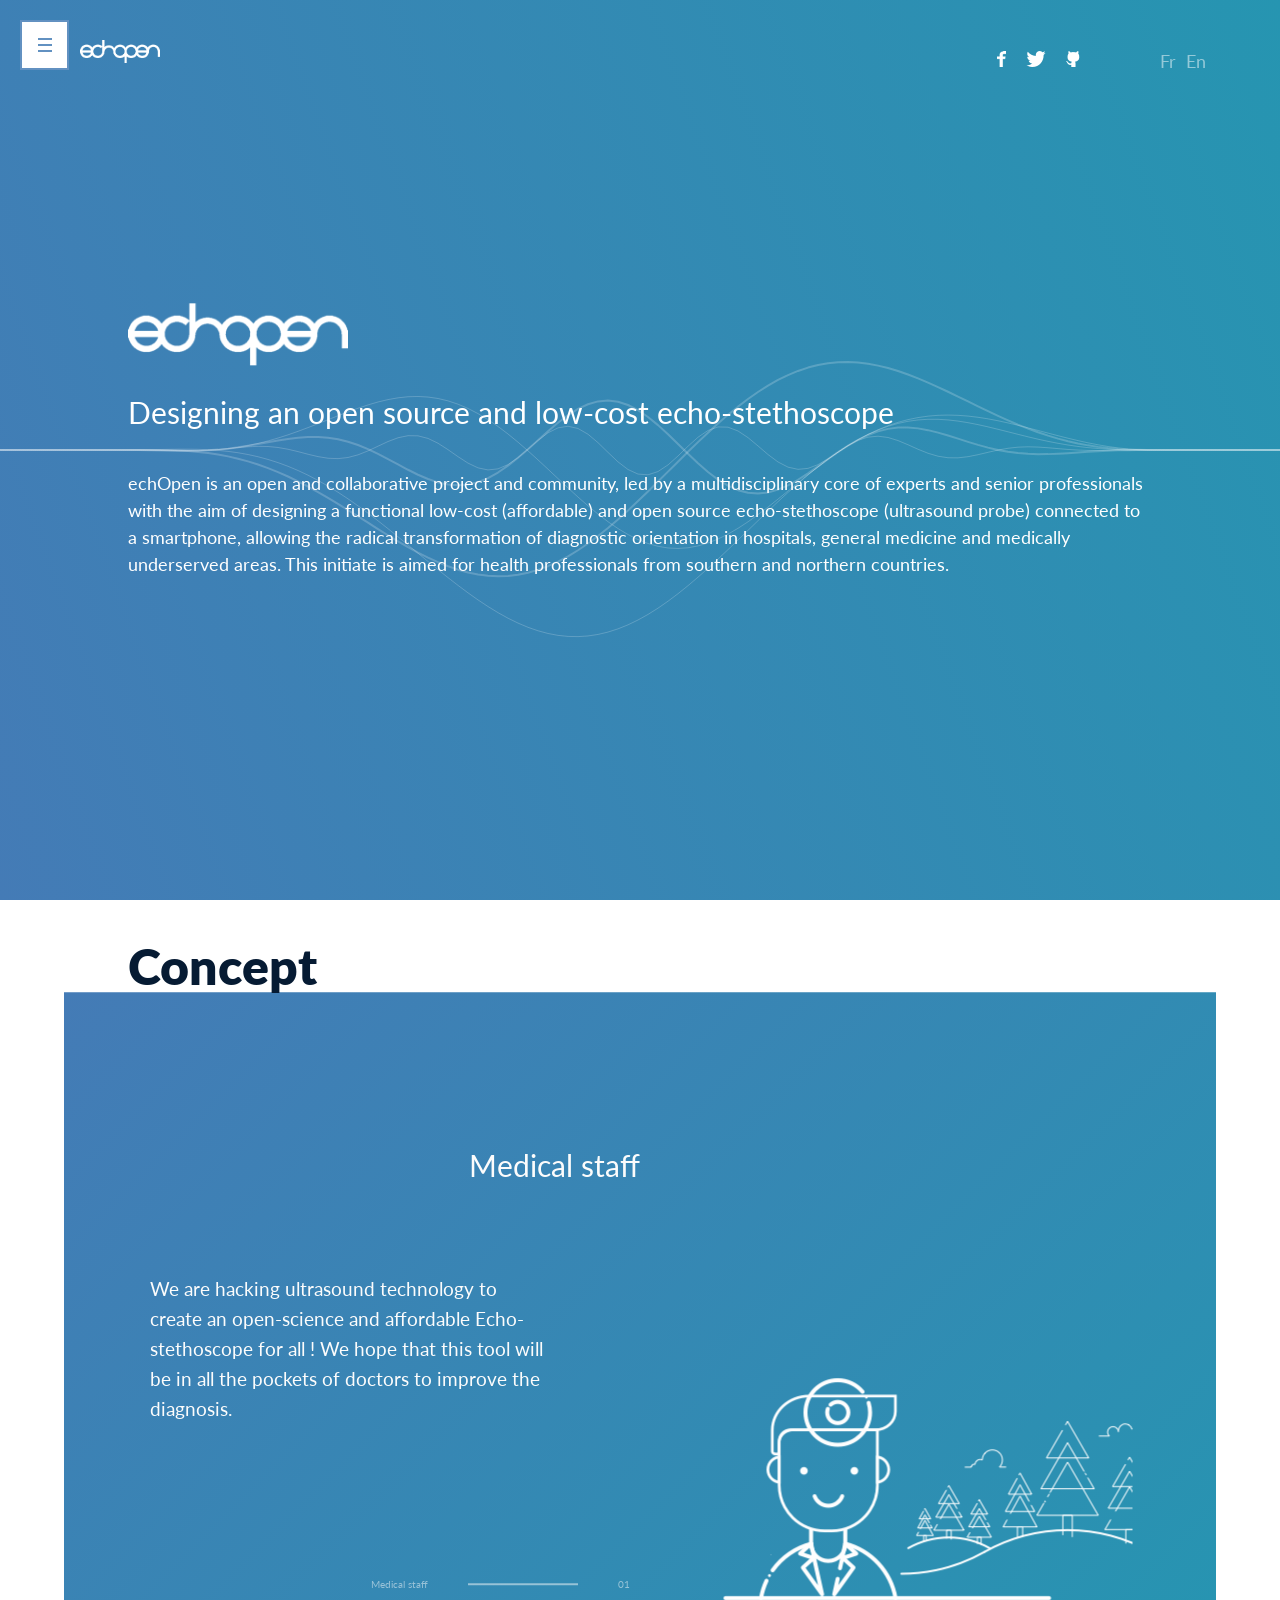
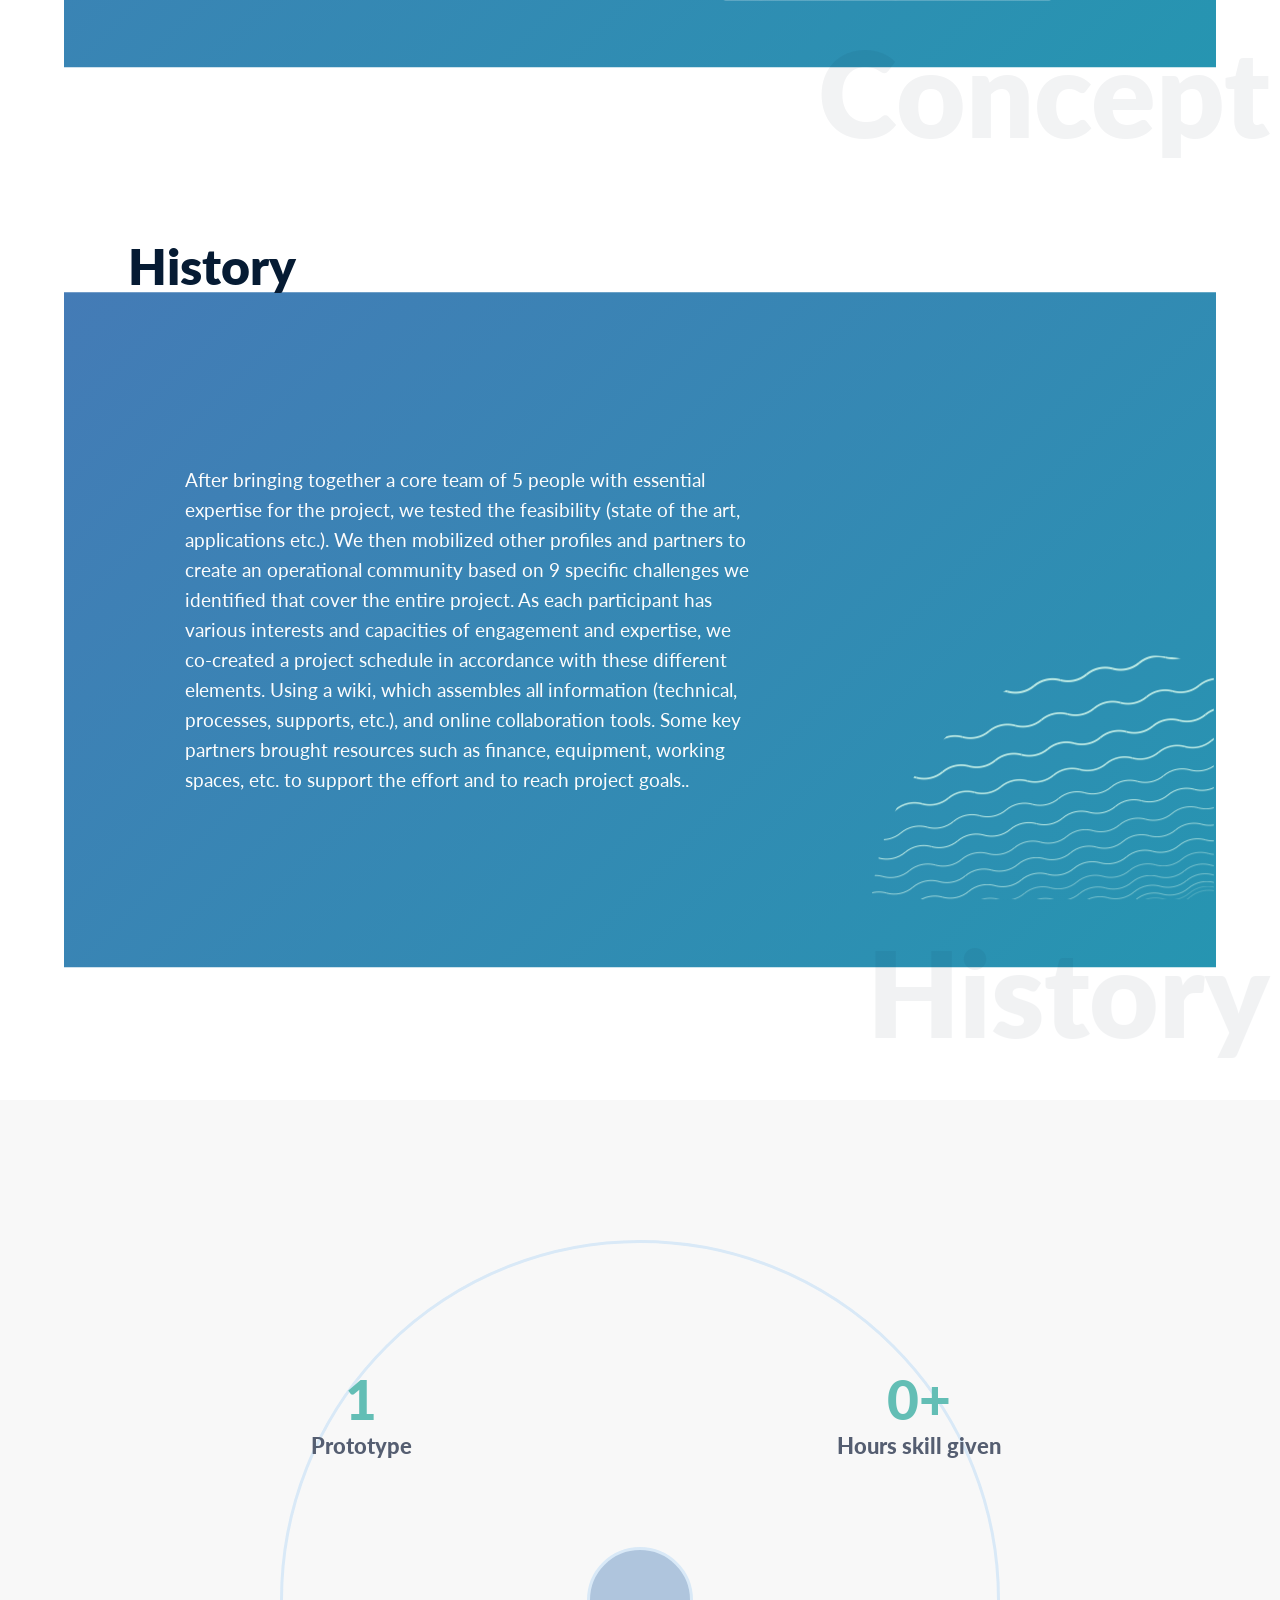
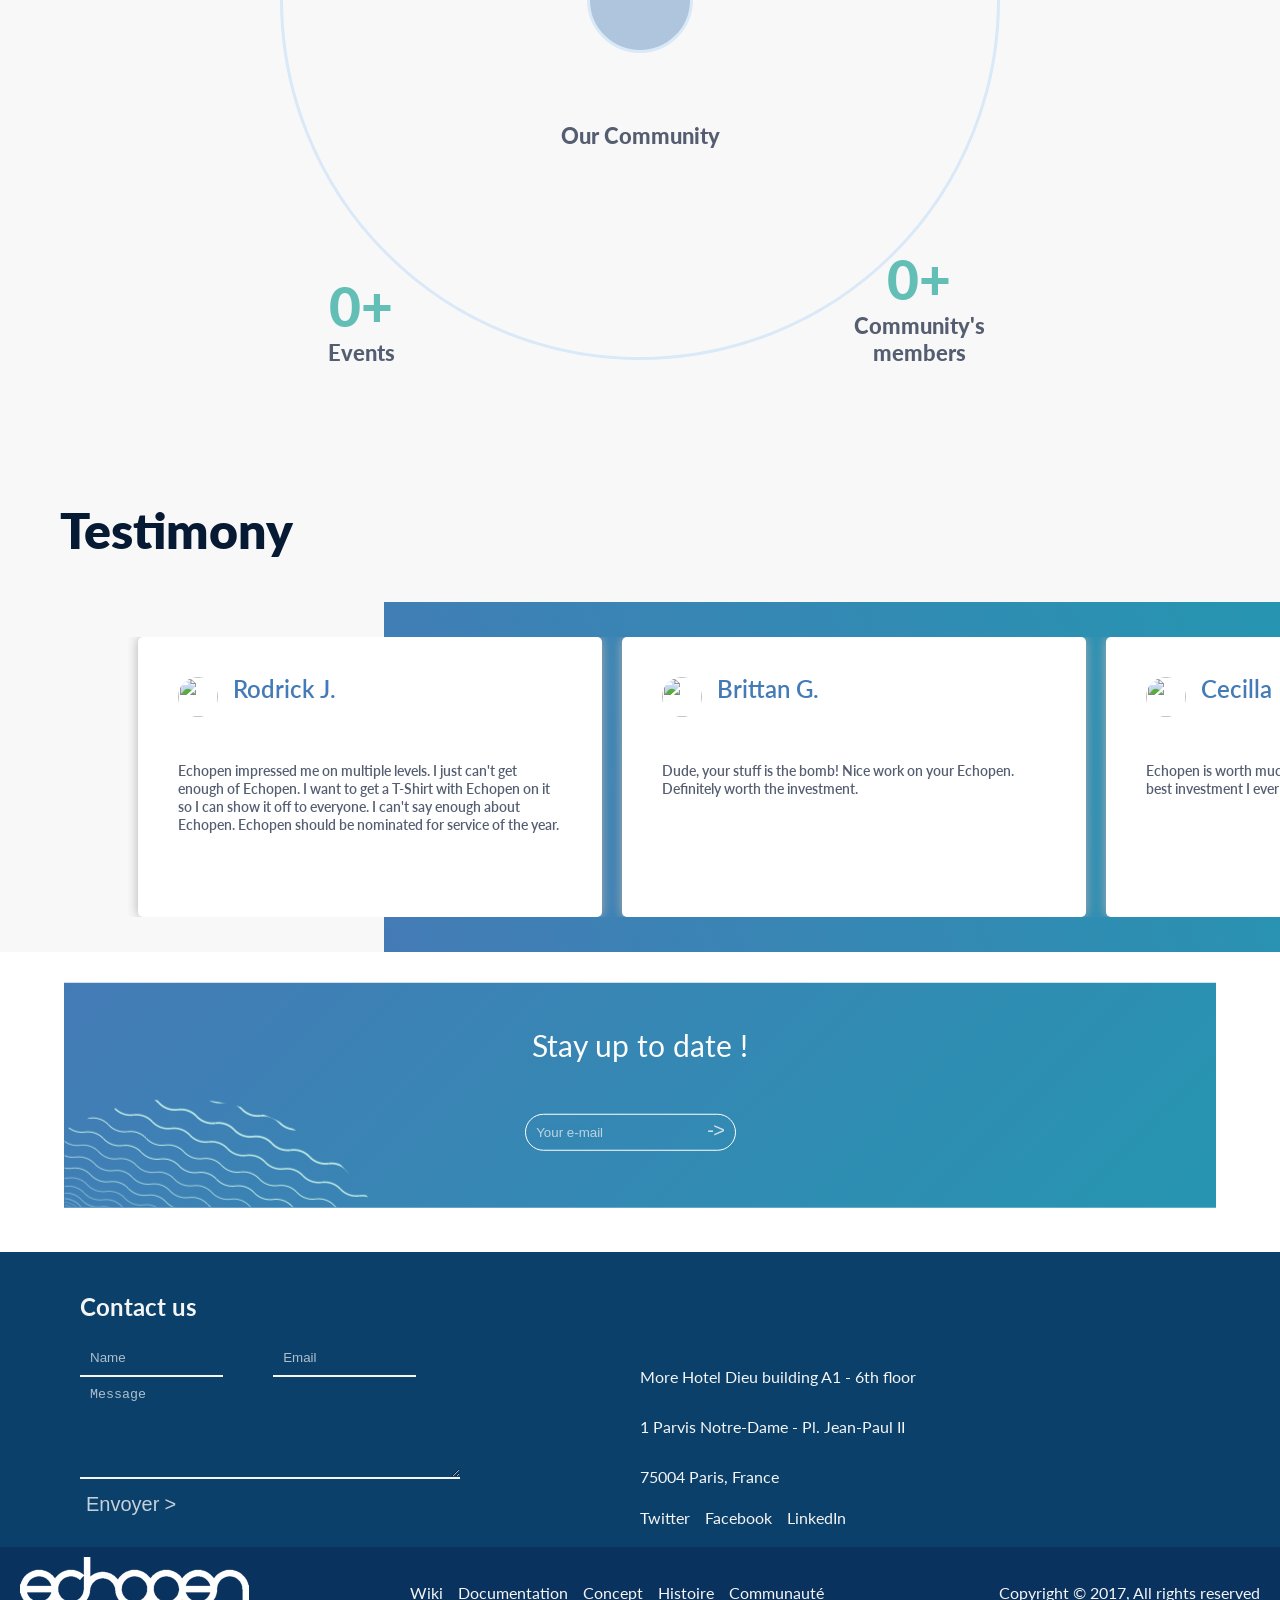
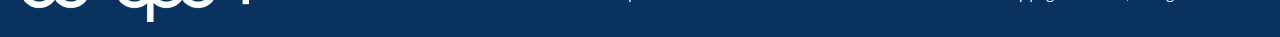
==== commit 379db097: "add" ====
--- a/index.html
+++ b/index.html
@@ -1 +1 @@
-<!DOCTYPE html><html lang="en"><head><meta charset="utf-8"><meta name="viewport" content="width=device-width,initial-scale=1,shrink-to-fit=no"><meta name="theme-color" content="#000000"><link rel="manifest" href="/manifest.json"><link rel="shortcut icon" href="/favicon.ico"><link href="https://fonts.googleapis.com/css?family=Lato:300,400,700,900" rel="stylesheet"><title>echOpen</title><link href="/static/css/main.03cfc308.css" rel="stylesheet"></head><body><div id="root"></div><script type="text/javascript" src="/static/js/main.d6fae113.js"></script></body></html>+<!DOCTYPE html><html lang="en"><head><meta charset="utf-8"><meta name="viewport" content="width=device-width,initial-scale=1,shrink-to-fit=no"><meta name="theme-color" content="#000000"><link rel="manifest" href="/manifest.json"><link rel="shortcut icon" href="/favicon.ico"><link href="https://fonts.googleapis.com/css?family=Lato:300,400,700,900" rel="stylesheet"><title>echOpen</title><link href="/static/css/main.03cfc308.css" rel="stylesheet"></head><body><div id="root"></div><script type="text/javascript" src="/static/js/main.5249f764.js"></script></body></html>
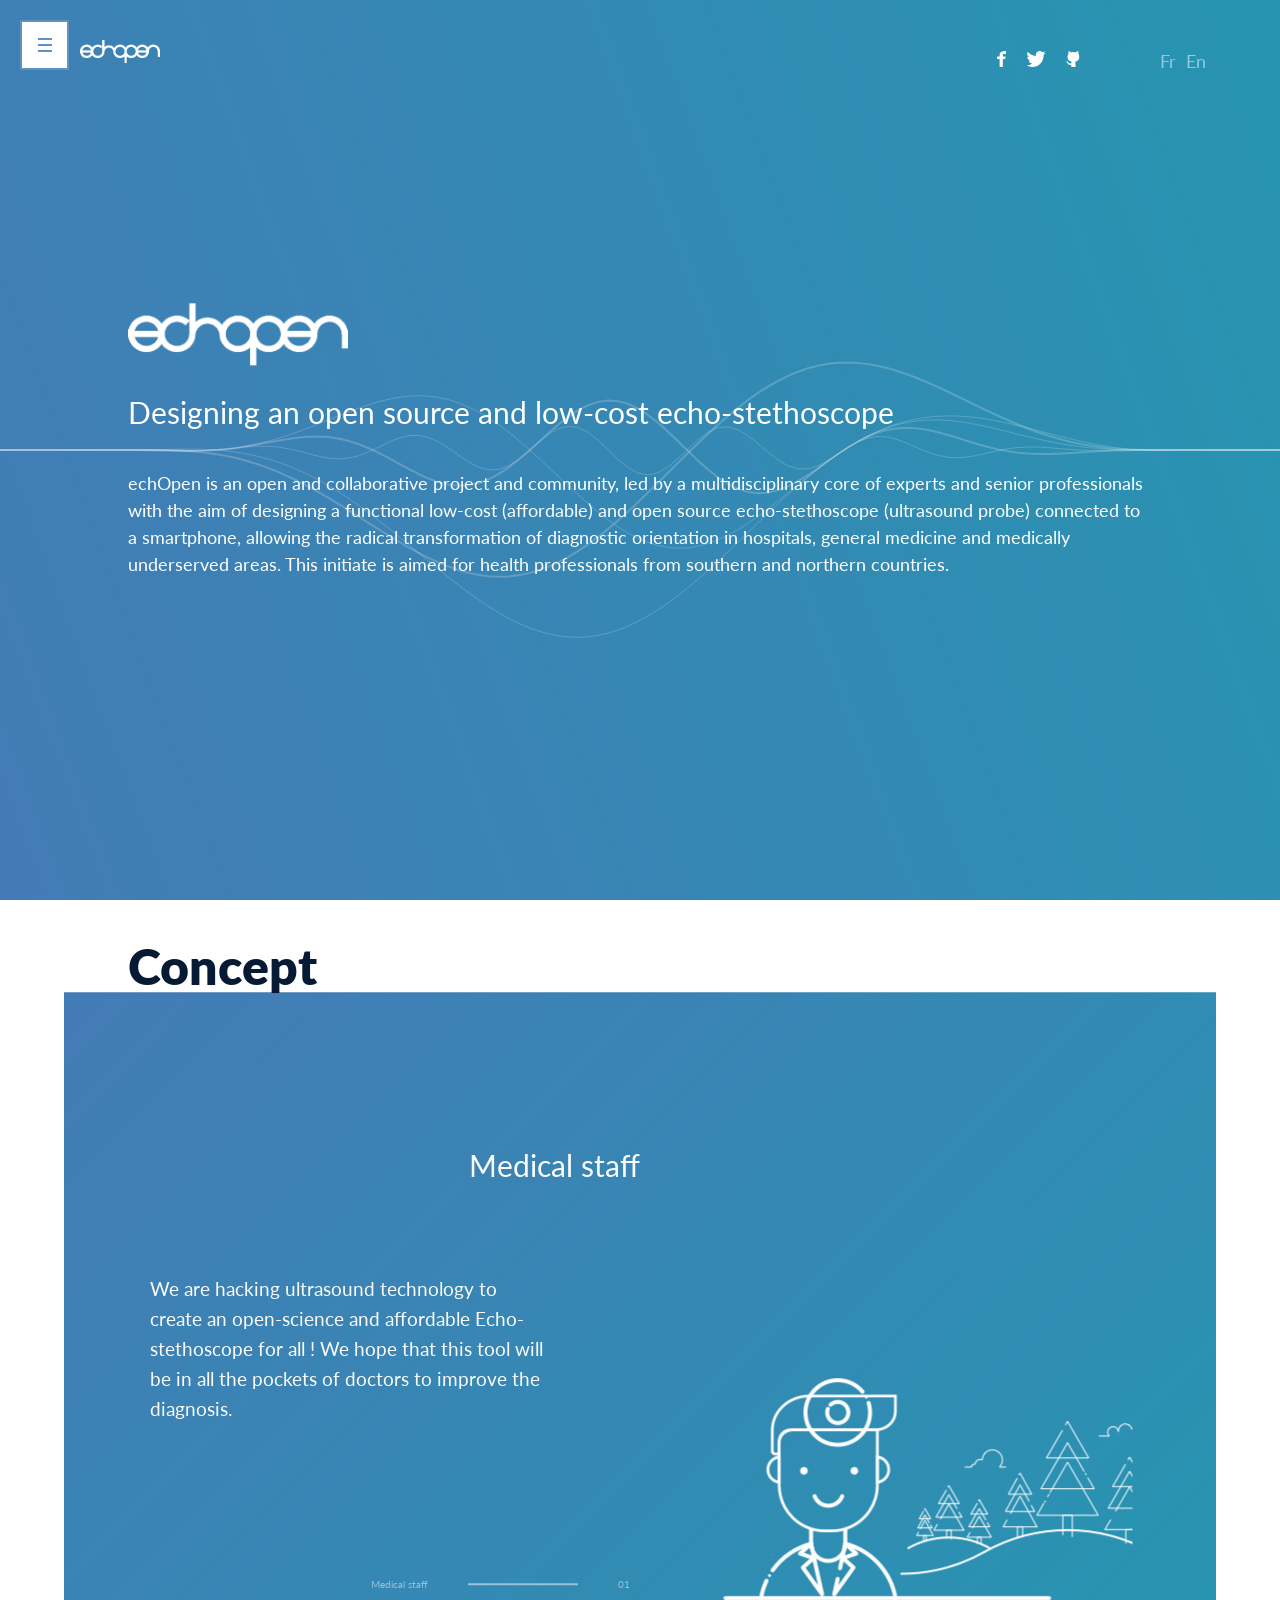
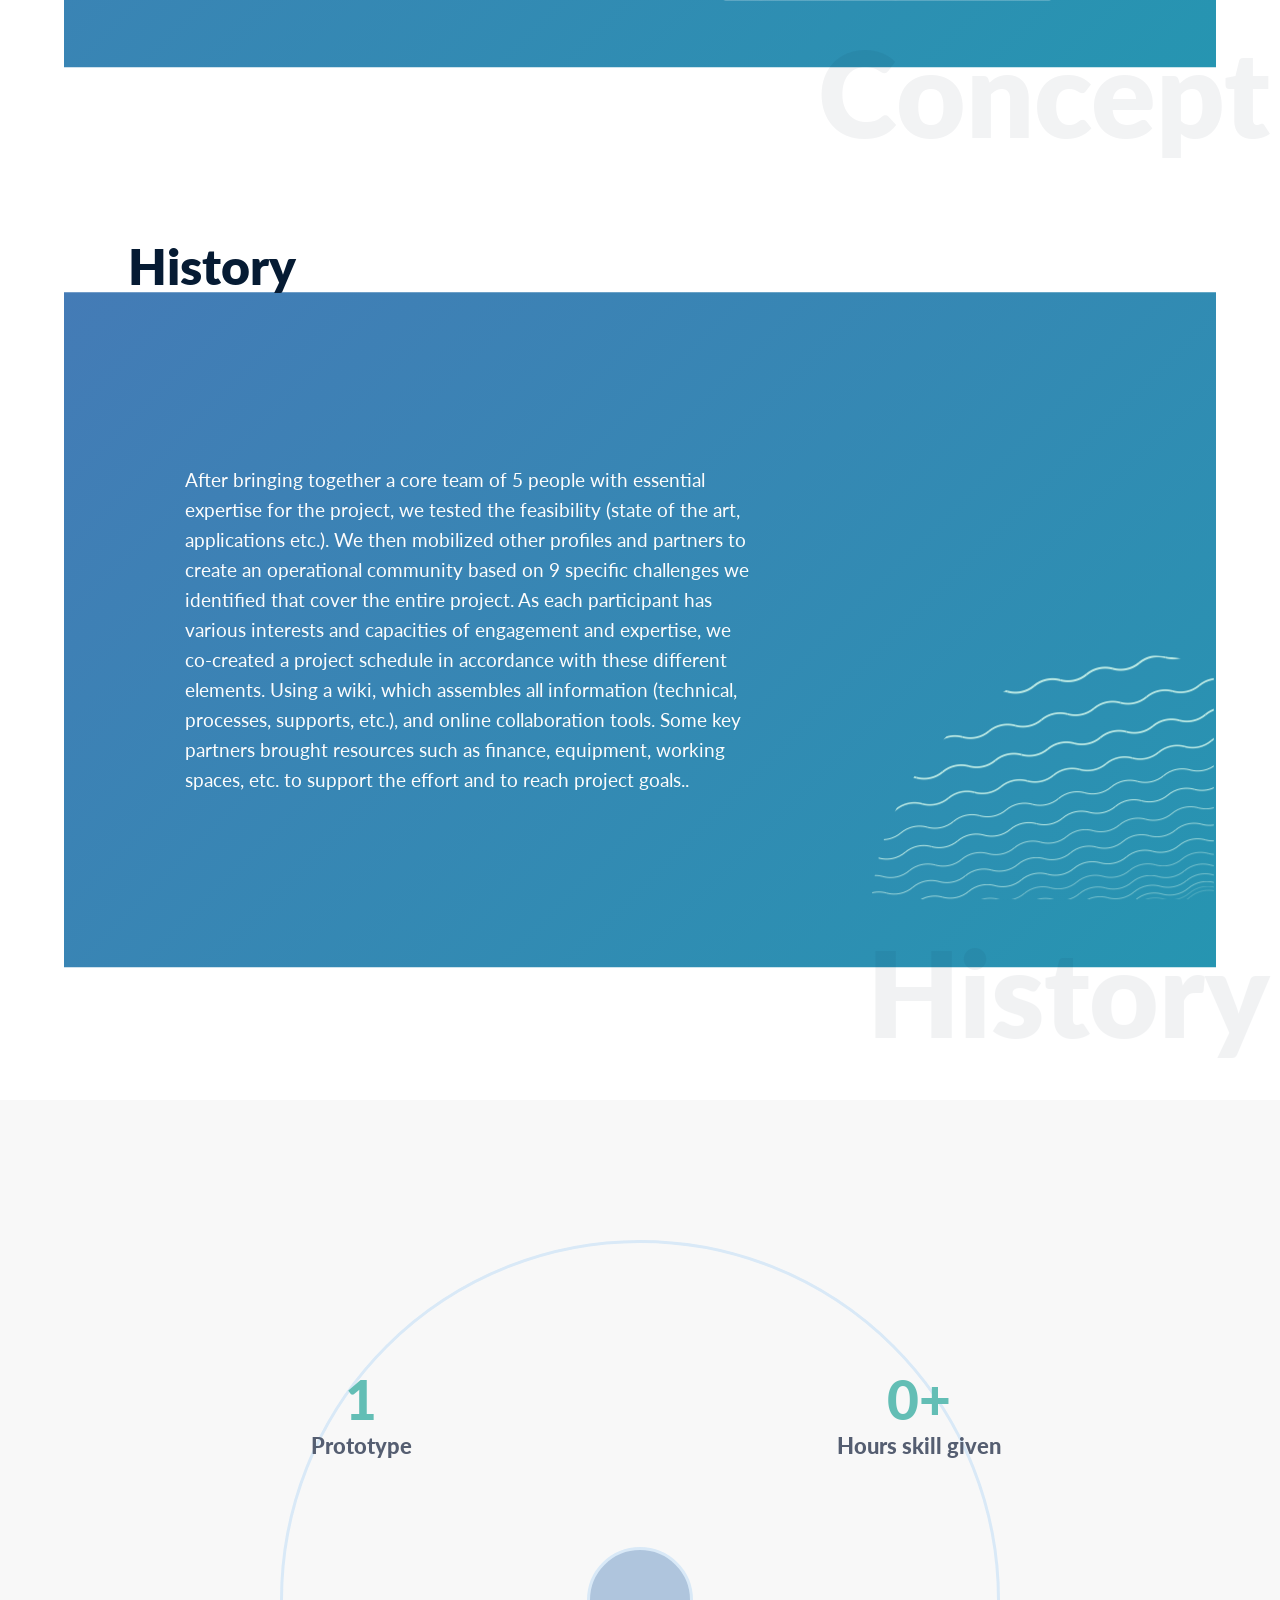
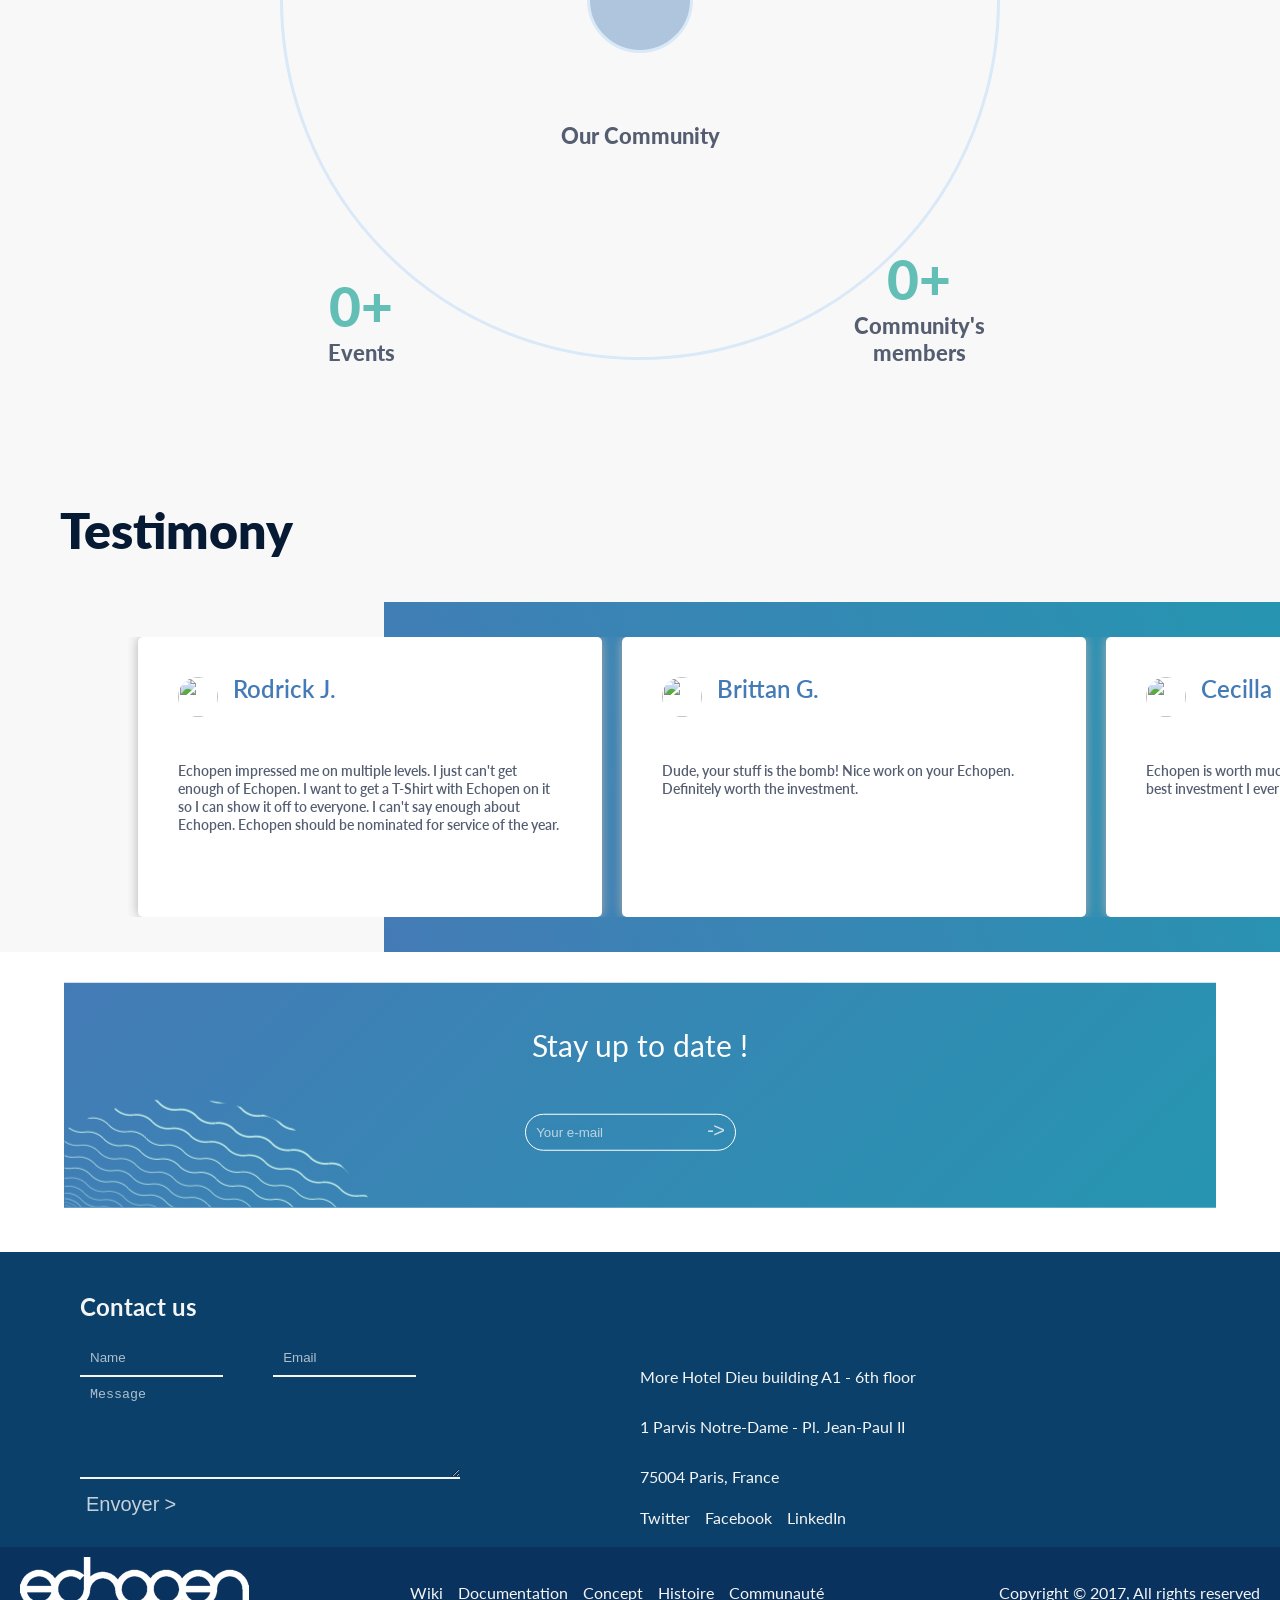
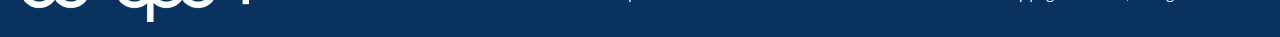
==== commit 3f76b441: "add" ====
--- a/index.html
+++ b/index.html
@@ -1 +1 @@
-<!DOCTYPE html><html lang="en"><head><meta charset="utf-8"><meta name="viewport" content="width=device-width,initial-scale=1,shrink-to-fit=no"><meta name="theme-color" content="#000000"><link rel="manifest" href="/manifest.json"><link rel="shortcut icon" href="/favicon.ico"><link href="https://fonts.googleapis.com/css?family=Lato:300,400,700,900" rel="stylesheet"><title>echOpen</title><link href="/static/css/main.03cfc308.css" rel="stylesheet"></head><body><div id="root"></div><script type="text/javascript" src="/static/js/main.5249f764.js"></script></body></html>+<!DOCTYPE html><html lang="en"><head><meta charset="utf-8"><meta name="viewport" content="width=device-width,initial-scale=1,shrink-to-fit=no"><meta name="theme-color" content="#000000"><link rel="manifest" href="/manifest.json"><link rel="shortcut icon" href="/favicon.ico"><link href="https://fonts.googleapis.com/css?family=Lato:300,400,700,900" rel="stylesheet"><title>echOpen</title><link href="/static/css/main.03cfc308.css" rel="stylesheet"></head><body><div id="root"></div><script type="text/javascript" src="/static/js/main.1b11903f.js"></script></body></html>
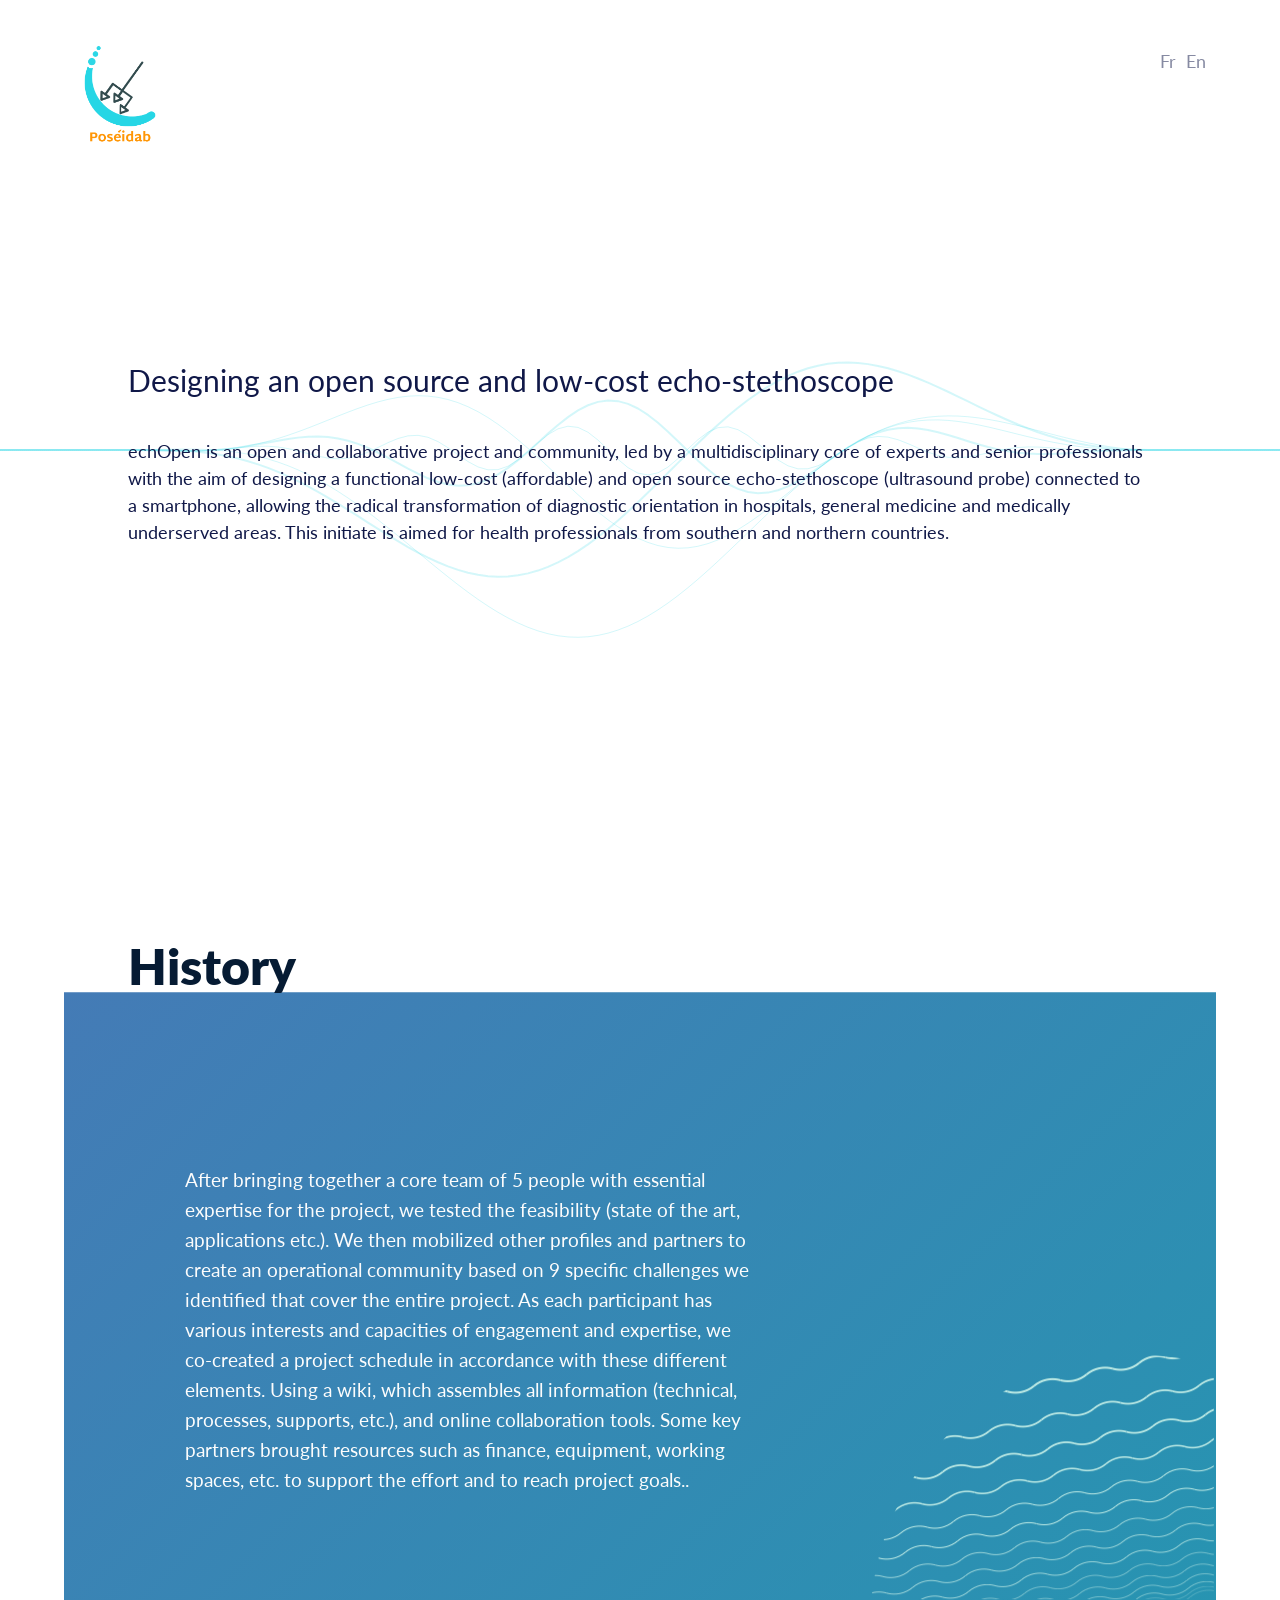
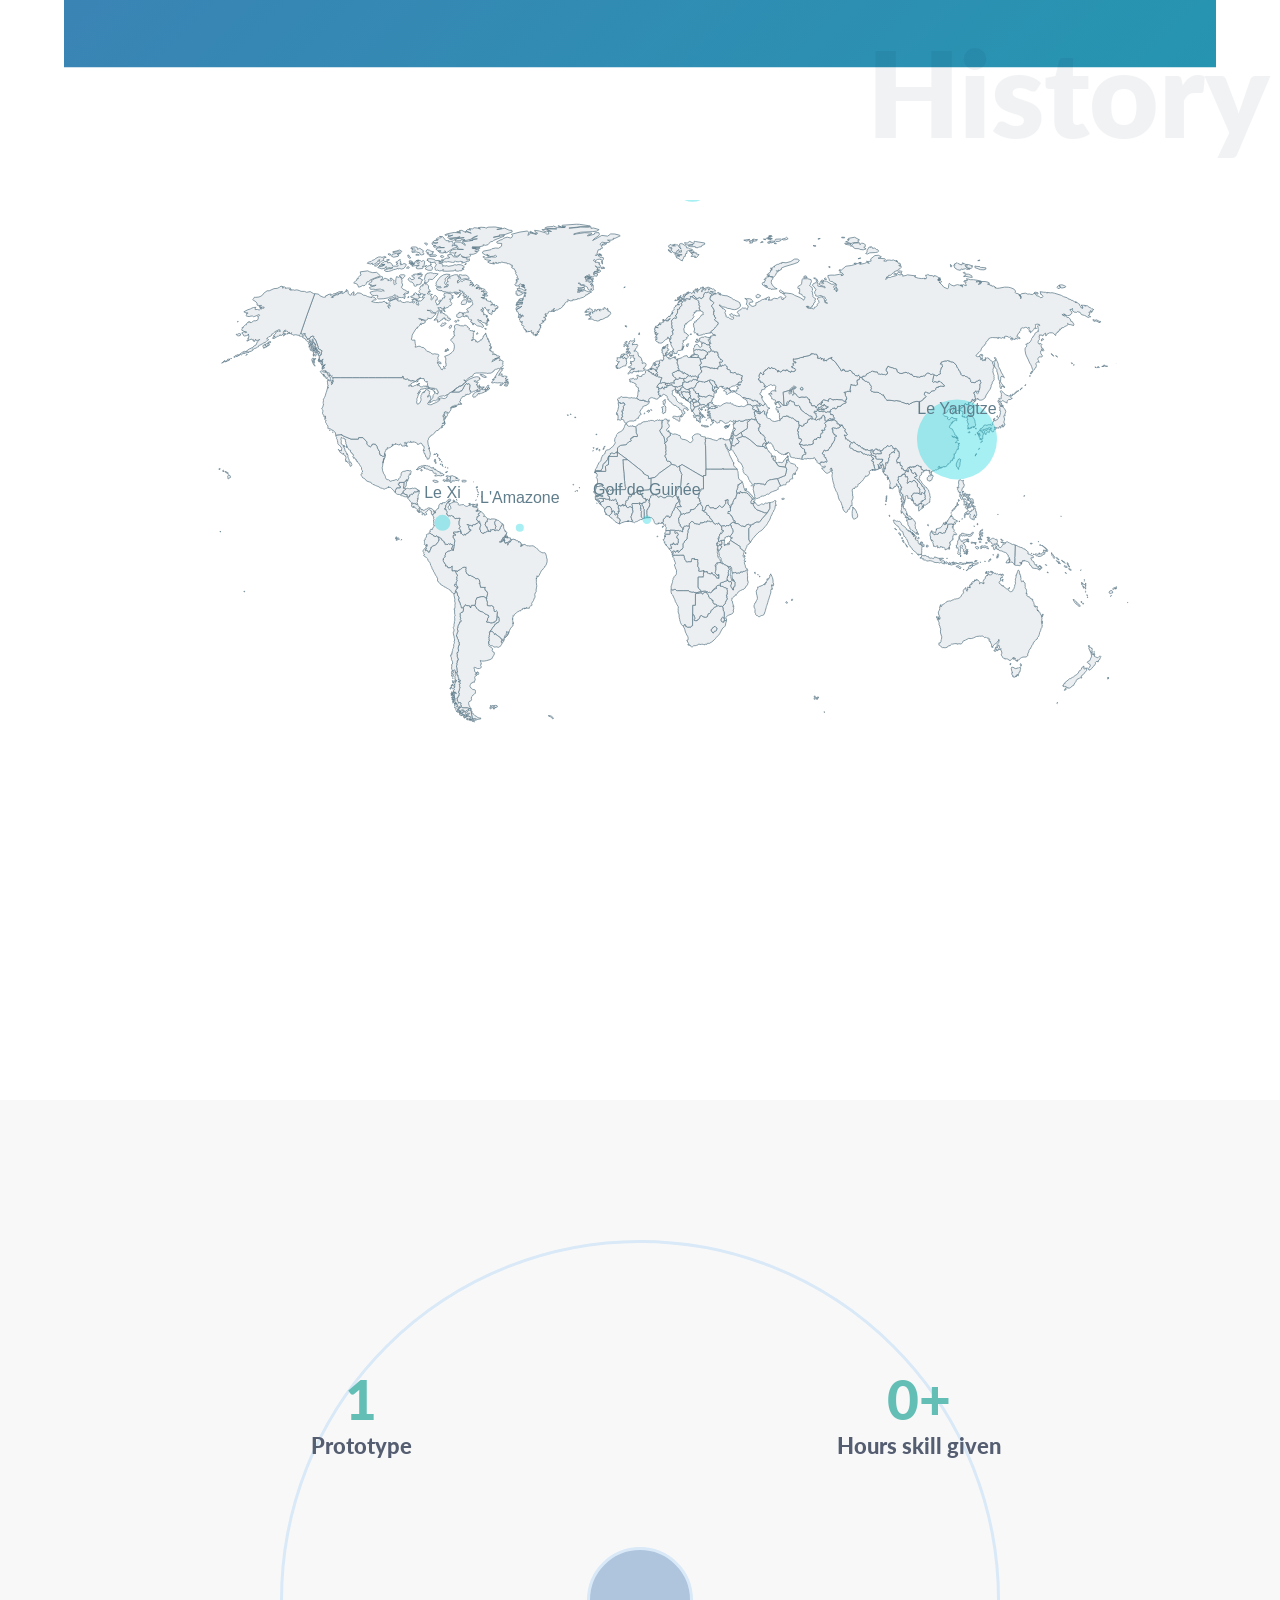
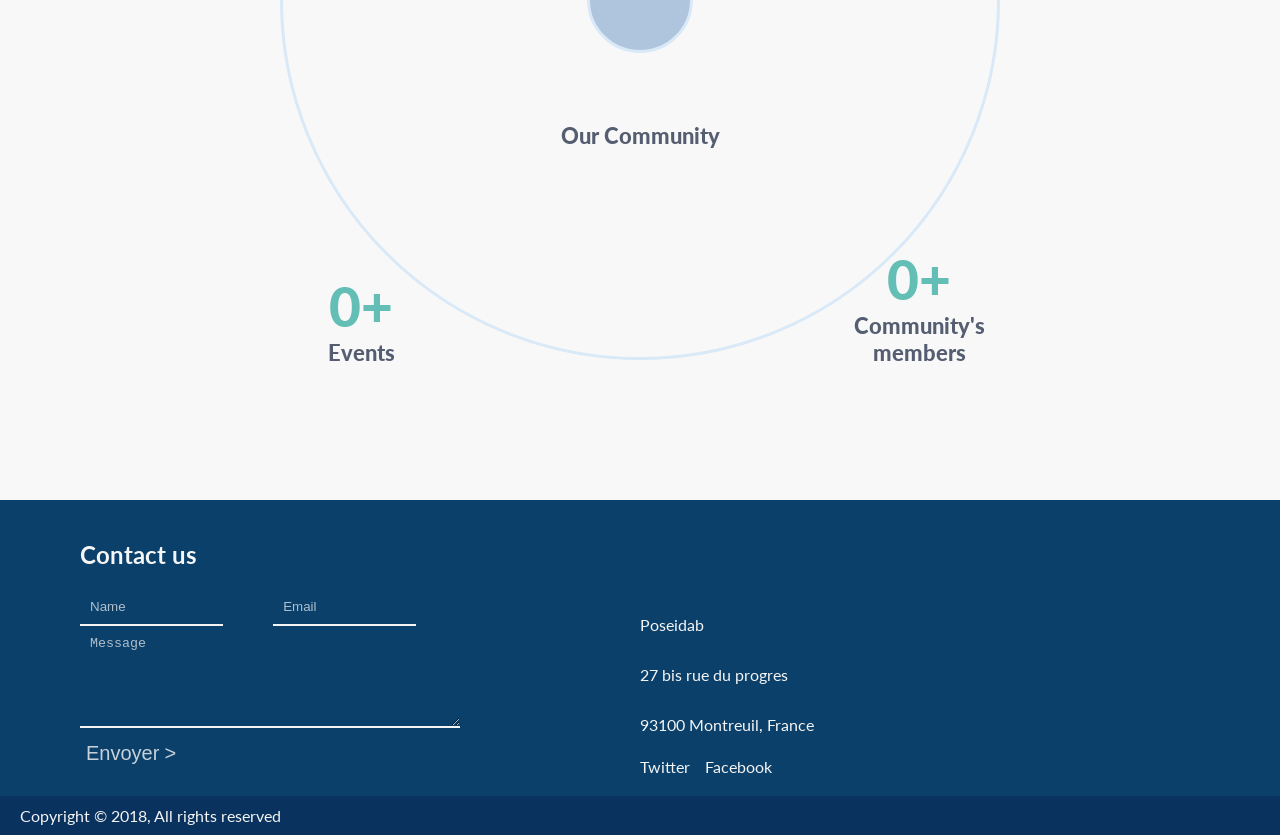
==== commit 9410b697: "new site" ====
--- a/index.html
+++ b/index.html
@@ -1 +1 @@
-<!DOCTYPE html><html lang="en"><head><meta charset="utf-8"><meta name="viewport" content="width=device-width,initial-scale=1,shrink-to-fit=no"><meta name="theme-color" content="#000000"><link rel="manifest" href="/manifest.json"><link rel="shortcut icon" href="/favicon.ico"><link href="https://fonts.googleapis.com/css?family=Lato:300,400,700,900" rel="stylesheet"><title>echOpen</title><link href="/static/css/main.03cfc308.css" rel="stylesheet"></head><body><div id="root"></div><script type="text/javascript" src="/static/js/main.1b11903f.js"></script></body></html>+<!doctype html><html lang="en"><head><meta charset="utf-8"><meta name="viewport" content="width=device-width,initial-scale=1,shrink-to-fit=no"><meta name="theme-color" content="#000000"><link rel="manifest" href="/manifest.json"><link rel="shortcut icon" href="/favicon.ico"><link href="https://fonts.googleapis.com/css?family=Lato:300,400,700,900" rel="stylesheet"><title>Poseidab</title><link href="/static/css/main.13eef164.css" rel="stylesheet"></head><body><div id="root"></div><script type="text/javascript" src="/static/js/main.a46f1063.js"></script></body></html>
--- a/static/css/main.13eef164.css
+++ b/static/css/main.13eef164.css
@@ -0,0 +1,2 @@
+.stats-container{position:relative;height:100vh;padding:50px 0;background:#f8f8f8}.stats-container ul{position:absolute;width:100%;height:100%;padding:0}.stats-container ul li.text{z-index:4;width:210px;position:absolute;font-family:Lato,sans-serif;list-style:none;text-align:center}.stats-container ul li.text span{color:#555e71;font-weight:bolder;font-size:22px}.stats-container ul li.text span span.number{font-size:55px;color:#63beb5}.stats-container ul li.text.h1{width:300px;left:50%;top:50%;-webkit-transform:translate(-50%,-50%);-webkit-transform-origin:-50%,-50%;-webkit-transform:translate(-50%,30%);-ms-transform:translate(-50%,30%);transform:translate(-50%,30%);color:#afc5dd}.stats-container ul li.text.text-1{left:20%;top:20%}.stats-container ul li.text.text-2{left:20%;bottom:20%}.stats-container ul li.text.text-3{right:20%;top:20%}.stats-container ul li.text.text-4{right:20%;bottom:20%}.stats-container #wave{position:absolute;z-index:0;width:720px;height:720px;left:50%;top:50%;margin-left:-360px;margin-top:-360px}.stats-container #wave div{position:absolute;top:0;left:0;right:0;bottom:0;border:3px solid #d9e9f7}.stats-container #wave .wave-1,.stats-container #wave .wave-2{border-radius:50%}.stats-container #wave .wave-1{-webkit-animation:animation_wave 5s linear infinite;animation:animation_wave 5s linear infinite}.stats-container #wave .wave-2{-webkit-animation:animation_wave2 5s linear infinite;animation:animation_wave2 5s linear infinite;width:100px;height:100px;background:#afc5dd;left:50%;top:50%;-webkit-transform:translate(-50%,-50%);-webkit-transform-origin:-50%,-50%;-ms-transform:translate(-50%,-50%);transform:translate(-50%,-50%)}@-webkit-keyframes animation_wave{0%{opacity:1;width:720px;height:720px}25%{opacity:1;width:710px;height:710px}50%{opacity:1;width:720px;height:720px}75%{opacity:1;width:710px;height:710px}to{opacity:1;width:720px;height:720px}}@keyframes animation_wave{0%{opacity:1;width:720px;height:720px}25%{opacity:1;width:710px;height:710px}50%{opacity:1;width:720px;height:720px}75%{opacity:1;width:710px;height:710px}to{opacity:1;width:720px;height:720px}}@-webkit-keyframes animation_wave2{0%{opacity:1;width:100px;height:100px}25%{opacity:.5;width:110px;height:110px}50%{opacity:1;width:100px;height:100px}75%{opacity:.5;width:110px;height:110px}to{opacity:1;width:100px;height:100px}}@keyframes animation_wave2{0%{opacity:1;width:100px;height:100px}25%{opacity:.5;width:110px;height:110px}50%{opacity:1;width:100px;height:100px}75%{opacity:.5;width:110px;height:110px}to{opacity:1;width:100px;height:100px}}.stats-container #shadow{position:absolute;z-index:1;width:720px;height:720px;left:50%;top:50%;margin-left:-360px;margin-top:-360px}.stats-container #shadow div{z-index:-3;position:absolute;top:0;left:0;right:0;bottom:0;border:5px solid #a6bbd9}.stats-container #shadow .shadow-1,.stats-container #shadow .shadow-2,.stats-container #shadow .shadow-3,.stats-container #shadow .shadow-4,.stats-container #shadow .shadow-5,.stats-container #shadow .shadow-6,.stats-container #shadow .shadow-7,.stats-container #shadow .shadow-8,.stats-container #shadow .shadow-9,.stats-container #shadow .shadow-10,.stats-container #shadow .shadow-11,.stats-container #shadow .shadow-12,.stats-container #shadow .shadow-13{border-radius:50%;-webkit-transform:scale(0);-ms-transform:scale(0);transform:scale(0)}.stats-container #shadow .shadow-1{-webkit-animation:animation_shadow 13s linear infinite;animation:animation_shadow 13s linear infinite;-webkit-animation-delay:0s;animation-delay:0s}.stats-container #shadow .shadow-2{-webkit-animation:animation_shadow 13s linear infinite;animation:animation_shadow 13s linear infinite;-webkit-animation-delay:1s;animation-delay:1s}.stats-container #shadow .shadow-3{-webkit-animation:animation_shadow 13s linear infinite;animation:animation_shadow 13s linear infinite;-webkit-animation-delay:2s;animation-delay:2s}.stats-container #shadow .shadow-4{-webkit-animation:animation_shadow 13s linear infinite;animation:animation_shadow 13s linear infinite;-webkit-animation-delay:3s;nimation-delay:3s}.stats-container #shadow .shadow-5{-webkit-animation:animation_shadow 13s linear infinite;animation:animation_shadow 13s linear infinite;-webkit-animation-delay:4s;animation-delay:4s}.stats-container #shadow .shadow-6{-webkit-animation:animation_shadow 13s linear infinite;animation:animation_shadow 13s linear infinite;-webkit-animation-delay:5s;animation-delay:5s}.stats-container #shadow .shadow-7{-webkit-animation:animation_shadow 13s linear infinite;animation:animation_shadow 13s linear infinite;-webkit-animation-delay:6s;animation-delay:6s}.stats-container #shadow .shadow-8{-webkit-animation:animation_shadow 13s linear infinite;animation:animation_shadow 13s linear infinite;-webkit-animation-delay:7s;animation-delay:7s}.stats-container #shadow .shadow-9{-webkit-animation:animation_shadow 13s linear infinite;animation:animation_shadow 13s linear infinite;-webkit-animation-delay:8s;animation-delay:8s}.stats-container #shadow .shadow-10{-webkit-animation:animation_shadow 13s linear infinite;animation:animation_shadow 13s linear infinite;-webkit-animation-delay:9s;animation-delay:9s}.stats-container #shadow .shadow-11{-webkit-animation:animation_shadow 13s linear infinite;animation:animation_shadow 13s linear infinite;-webkit-animation-delay:10s;animation-delay:10s}.stats-container #shadow .shadow-12{-webkit-animation:animation_shadow 13s linear infinite;animation:animation_shadow 13s linear infinite;-webkit-animation-delay:11s;animation-delay:11s}.stats-container #shadow .shadow-13{-webkit-animation:animation_shadow 13s linear infinite;animation:animation_shadow 13s linear infinite;-webkit-animation-delay:12s;animation-delay:12s}@-webkit-keyframes animation_shadow{0%{-webkit-transform:scale(0);transform:scale(0);opacity:.1;border-width:2px}40%{-webkit-transform:scale(.35);transform:scale(.35);opacity:.1;border-width:5px}90%{-webkit-transform:scale(.85);transform:scale(.85);opacity:0;border-width:10px}to{-webkit-transform:scale(1);transform:scale(1);opacity:0;border-width:10px}}@keyframes animation_shadow{0%{-webkit-transform:scale(0);transform:scale(0);opacity:.1;border-width:2px}40%{-webkit-transform:scale(.35);transform:scale(.35);opacity:.1;border-width:5px}90%{-webkit-transform:scale(.85);transform:scale(.85);opacity:0;border-width:10px}to{-webkit-transform:scale(1);transform:scale(1);opacity:0;border-width:10px}}@media screen and (max-width:1000px){.stats-container #wave div{left:50%;top:50%;-webkit-transform:translate(-50%,-50%);-webkit-transform-origin:-50%,-50%;-ms-transform:translate(-50%,-50%);transform:translate(-50%,-50%)}.wave-1{width:500px}@-webkit-keyframes animation_wave{0%{opacity:1;width:510px;height:510px}25%{opacity:1;width:500px;height:500px}50%{opacity:1;width:510px;height:510px}75%{opacity:1;width:500px;height:500px}to{opacity:1;width:510px;height:510px}}@keyframes animation_wave{0%{opacity:1;width:510px;height:510px}25%{opacity:1;width:500px;height:500px}50%{opacity:1;width:510px;height:510px}75%{opacity:1;width:500px;height:500px}to{opacity:1;width:510px;height:510px}}}@media screen and (max-width:768px){.stats-container ul li.text.text-1,.stats-container ul li.text.text-2{left:10%}.stats-container ul li.text.text-3,.stats-container ul li.text.text-4{right:10%}.stats-container ul li.text span span.number{font-size:40px}}@media screen and (max-width:580px){.stats-container #wave div{left:50%;top:50%;-webkit-transform:translate(-50%,-50%);-webkit-transform-origin:-50%,-50%;-ms-transform:translate(-50%,-50%);transform:translate(-50%,-50%)}.wave-1{width:400px}.stats-container ul li.text span span.number{font-size:30px}.stats-container #shadow{width:500px;height:500px;margin-left:-250px;margin-top:-250px}.stats-container ul li.text.text-1,.stats-container ul li.text.text-3{top:25%}.stats-container ul li.text.text-2,.stats-container ul li.text.text-4{bottom:25%}.stats-container ul li.text span{font-size:17px}@-webkit-keyframes animation_wave{0%{opacity:1;width:410px;height:410px}25%{opacity:1;width:400px;height:400px}50%{opacity:1;width:410px;height:410px}75%{opacity:1;width:400px;height:400px}to{opacity:1;width:410px;height:410px}}@keyframes animation_wave{0%{opacity:1;width:410px;height:410px}25%{opacity:1;width:400px;height:400px}50%{opacity:1;width:410px;height:410px}75%{opacity:1;width:400px;height:400px}to{opacity:1;width:410px;height:410px}}}@media screen and (max-width:480px){.stats-container #shadow,.stats-container #wave{display:none}.stats-container ul{padding-top:50px;text-align:center}.stats-container ul li.text{margin-top:50px;width:auto;position:static}.stats-container ul li.text span{font-size:24px}.stats-container ul li.text span span.number{font-size:40px}.stats-container ul li.text{display:block}.stats-container ul li.text.h1{display:inline;-webkit-transform:none;-ms-transform:none;transform:none}}footer{font-family:Lato,sans-serif;color:#f5f5f5;background:#0b406b}footer .footer--container{padding:40px 80px 0;margin:0 auto;max-width:100%}footer .footer--container h2{margin-top:0}footer .footer--container .footer--inner{display:-ms-flexbox;display:flex;-ms-flex-direction:row;flex-direction:row;-ms-flex-pack:justify;justify-content:space-between;-ms-flex-wrap:wrap;flex-wrap:wrap}footer .footer--container form{width:100%;display:-ms-flexbox;display:flex;-ms-flex-direction:column;flex-direction:column;-ms-flex-pack:center;justify-content:center;-ms-flex-align:center;align-items:center}@media screen and (min-width:1221px){footer .footer--container form{display:block;width:50%}}footer .footer--container form button{color:#f5f5f5;opacity:.8;-webkit-transition:all .3s;-o-transition:all .3s;transition:all .3s;outline:none;border:none;background:transparent;font-size:1.25rem;margin:10px 0}footer .footer--container form button:after{-webkit-transition:all .3s;-o-transition:all .3s;transition:all .3s;content:">";margin-left:5px}footer .footer--container form button:hover{cursor:pointer;opacity:1}footer .footer--container form button:hover:after{margin-left:10px}footer .footer--container .info--container{width:100%;display:-ms-flexbox;display:flex;-ms-flex-direction:column;flex-direction:column}@media (max-width:1220px){footer .footer--container .info--container{margin-top:20px}}@media screen and (min-width:1221px){footer .footer--container .info--container{width:50%}}footer .footer--container .info--container__content{-ms-flex:1 1 0%;flex:1 1 0%;margin-top:60px;line-height:50px}footer .footer--container .info--container__icons ul{padding:0;margin:0}footer .footer--container .info--container__icons ul li{display:inline-block;margin-right:15px}footer .footer--container .info--container__icons ul li:last-of-type{margin-right:0}footer .footer--container .footer--sub{-ms-flex-pack:justify;justify-content:space-between;-ms-flex-align:center;align-items:center;padding:10px 20px;background:#0a325e;margin-top:20px;position:relative;left:-80px;width:calc(100vw - 40px);-ms-flex-wrap:wrap;flex-wrap:wrap;display:-ms-flexbox;display:flex}footer .footer--container .footer--sub h2{margin:0}footer .footer--container .footer--sub ul{margin:0;padding:0}footer .footer--container .footer--sub ul li{display:inline-block;margin-right:15px}input[type=text]{width:22%;padding-right:40px}@media screen and (max-width:767px){input[type=text]{width:100%;margin-top:10px}}@media screen and (min-width:768px) and (max-width:1220px){input[type=text]{margin-right:15px}}@media screen and (min-width:1221px){input[type=text]:first-of-type{margin-right:50px}}.form-group.block{width:100%}.form-group.block textarea{width:100%;height:80px}@media screen and (max-width:767px){.form-group.block{margin-top:20px}}@media screen and (min-width:1221px){.form-group.block{max-width:360px}}input[type=text],textarea{background:transparent;border:none;outline:none;color:#f5f5f5;padding:10px;border-bottom:2px solid #f5f5f5}input[type=text]::-webkit-input-placeholder,textarea::-webkit-input-placeholder{color:#f5f5f5;opacity:.7}input[type=text]:-ms-input-placeholder,textarea:-ms-input-placeholder{color:#f5f5f5;opacity:.7}input[type=text]::placeholder,textarea::placeholder{color:#f5f5f5;opacity:.7}.block__2 .block__2-first{background:#fff;height:100vh;width:100%;position:relative}.block__2 .block__2-first h4{font-size:50px;left:10%;top:4%}.block__2 .block__2-first h4,.block__2 .block__2-first h5{color:#061b33;font-family:Lato,sans-serif;font-weight:800;position:absolute;z-index:1;margin:0}.block__2 .block__2-first h5{font-size:120px;right:10px;bottom:4%;opacity:.05}.block__2 .block__2-first .block__2-container{position:absolute;width:90%;height:75%;top:50%;background:-webkit-linear-gradient(-45deg,#447bb6,#2695b1);background:-webkit-linear-gradient(315deg,#447bb6,#2695b1);background:-o-linear-gradient(315deg,#447bb6 0,#2695b1 100%);background:linear-gradient(135deg,#447bb6,#2695b1);left:50%;-webkit-transform:translateX(-50%) translateY(-53%);-ms-transform:translateX(-50%) translateY(-53%);transform:translateX(-50%) translateY(-53%)}.block__2 .block__2-first .block__2-container button{display:none}.block__2 .block__2-first .block__2-container .block__2-wrapper-r{position:relative;width:100%;height:100%;outline:none}.block__2 .block__2-first .left{left:0;top:0;width:50%;position:absolute;height:100%}@media (max-width:900px){.block__2 .block__2-first .left{float:none;width:100%}}.block__2 .block__2-first .left h2{position:absolute;top:20%;right:0;color:#fcfcfc;font-family:Lato,sans-serif;font-size:30px;line-height:36px;padding:20px 0;font-weight:400;margin-top:0}@media (max-width:900px){.block__2 .block__2-first .left h2{right:50%;-webkit-transform:translateX(50%);-ms-transform:translateX(50%);transform:translateX(50%)}}@media (max-width:600px){.block__2 .block__2-first .left h2{font-size:22px}}.block__2 .block__2-first .left .left-container{position:relative;width:100%;height:100%}.block__2 .block__2-first .left h3{color:#fcfcfc;font-family:Lato,sans-serif;font-size:19px;line-height:30px;font-weight:400;width:70%;position:absolute;top:50%;left:50%;-webkit-transform:translateY(-50%) translateX(-50%);-ms-transform:translateY(-50%) translateX(-50%);transform:translateY(-50%) translateX(-50%)}.block__2 .block__2-first .left .bottom-part{position:absolute;display:-ms-flexbox;display:flex;bottom:10%;right:10px;width:45%}.block__2 .block__2-first .left .bottom-part .bottom-title{margin-right:40px;font-size:10px;color:#fcfcfc;font-family:Lato,sans-serif;white-space:nowrap;opacity:.5}.block__2 .block__2-first .left .bottom-part hr{width:50%;font-size:10px;height:0;border:1px solid #fcfcfc;opacity:.5;margin-right:40px;margin-top:15px}.block__2 .block__2-first .left .bottom-part .bottom-number{font-size:10px;color:#fcfcfc;opacity:.5;font-family:Lato,sans-serif}.block__2 .block__2-first .right{top:0;right:0;width:50%;position:absolute;height:100%}@media (max-width:900px){.block__2 .block__2-first .right{display:none!important}}.block__2 .block__2-first .right .right-container{position:relative;width:100%;height:100%}.block__2 .block__2-first .right .right-container img{position:absolute;bottom:10%;left:50%;-webkit-transform:translateX(-50%);-ms-transform:translateX(-50%);transform:translateX(-50%)}.slick-list,.slick-track{height:100%}.history .left{width:70%!important}@media (max-width:900px){.history .left{width:100%!important}}.history .left h3{margin-top:0}@media (max-width:900px){.history .left h3{font-size:16px!important;line-height:26px!important}}@media (max-width:600px){.history .left h3{font-size:14px!important;line-height:20px!important}}.history .right{width:30%!important}.will-animate{opacity:0;-webkit-transform:translateY(50px);-ms-transform:translateY(50px);transform:translateY(50px);-webkit-transition:all .6s cubic-bezier(.25,.46,.45,.94);-o-transition:all .6s cubic-bezier(.25,.46,.45,.94);transition:all .6s cubic-bezier(.25,.46,.45,.94)}.animate{opacity:1;-webkit-transform:translateY(0);-ms-transform:translateY(0);transform:translateY(0)}.slick-slider{-webkit-box-sizing:border-box;box-sizing:border-box;-webkit-user-select:none;-moz-user-select:none;-ms-user-select:none;user-select:none;-webkit-touch-callout:none;-khtml-user-select:none;-ms-touch-action:pan-y;touch-action:pan-y;-webkit-tap-highlight-color:transparent}.slick-list,.slick-slider{position:relative;display:block}.slick-list{overflow:hidden;margin:0;padding:0}.slick-list:focus{outline:none}.slick-list.dragging{cursor:pointer;cursor:hand}.slick-slider .slick-list,.slick-slider .slick-track{-webkit-transform:translateZ(0);-ms-transform:translateZ(0);transform:translateZ(0)}.slick-track{position:relative;top:0;left:0;display:block;margin-left:auto;margin-right:auto}.slick-track:after,.slick-track:before{display:table;content:""}.slick-track:after{clear:both}.slick-loading .slick-track{visibility:hidden}.slick-slide{display:none;float:left;height:100%;min-height:1px}[dir=rtl] .slick-slide{float:right}.slick-slide img{display:block}.slick-slide.slick-loading img{display:none}.slick-slide.dragging img{pointer-events:none}.slick-initialized .slick-slide{display:block}.slick-loading .slick-slide{visibility:hidden}.slick-vertical .slick-slide{display:block;height:auto;border:1px solid transparent}.slick-arrow.slick-hidden{display:none}.slick-loading .slick-list{background:#fff url([data-uri]) 50% no-repeat}@font-face{font-family:slick;font-weight:400;font-style:normal;src:url(/static/media/slick.ced611da.eot);src:url(/static/media/slick.ced611da.eot?#iefix) format("embedded-opentype"),url(/static/media/slick.b7c9e1e4.woff) format("woff"),url(/static/media/slick.d41f55a7.ttf) format("truetype"),url(/static/media/slick.f97e3bbf.svg#slick) format("svg")}.slick-next,.slick-prev{font-size:0;line-height:0;position:absolute;top:50%;display:block;width:20px;height:20px;padding:0;-webkit-transform:translateY(-50%);-ms-transform:translateY(-50%);transform:translateY(-50%);cursor:pointer;border:none}.slick-next,.slick-next:focus,.slick-next:hover,.slick-prev,.slick-prev:focus,.slick-prev:hover{color:transparent;outline:none;background:transparent}.slick-next:focus:before,.slick-next:hover:before,.slick-prev:focus:before,.slick-prev:hover:before{opacity:1}.slick-next.slick-disabled:before,.slick-prev.slick-disabled:before{opacity:.25}.slick-next:before,.slick-prev:before{font-family:slick;font-size:20px;line-height:1;opacity:.75;color:#fff;-webkit-font-smoothing:antialiased;-moz-osx-font-smoothing:grayscale}.slick-prev{left:-25px}[dir=rtl] .slick-prev{right:-25px;left:auto}.slick-prev:before{content:"\2190"}[dir=rtl] .slick-prev:before{content:"\2192"}.slick-next{right:-25px}[dir=rtl] .slick-next{right:auto;left:-25px}.slick-next:before{content:"\2192"}[dir=rtl] .slick-next:before{content:"\2190"}.slick-dotted.slick-slider{margin-bottom:30px}.slick-dots{position:absolute;bottom:-25px;display:block;width:100%;padding:0;margin:0;list-style:none;text-align:center}.slick-dots li{position:relative;display:inline-block;margin:0 5px;padding:0}.slick-dots li,.slick-dots li button{width:20px;height:20px;cursor:pointer}.slick-dots li button{font-size:0;line-height:0;display:block;padding:5px;color:transparent;border:0;outline:none;background:transparent}.slick-dots li button:focus,.slick-dots li button:hover{outline:none}.slick-dots li button:focus:before,.slick-dots li button:hover:before{opacity:1}.slick-dots li button:before{font-family:slick;font-size:6px;line-height:20px;position:absolute;top:0;left:0;width:20px;height:20px;content:"\2022";text-align:center;opacity:.25;color:#000;-webkit-font-smoothing:antialiased;-moz-osx-font-smoothing:grayscale}.slick-dots li.slick-active button:before{opacity:.75;color:#000}.header{background:#fff;height:100vh;position:relative}.header canvas{position:absolute;bottom:0}.header .header-content{width:80%;position:absolute;top:50%;left:50%;-webkit-transform:translateY(-50%) translateX(-50%);-ms-transform:translateY(-50%) translateX(-50%);transform:translateY(-50%) translateX(-50%)}.header img.logo{width:220px}.header img.mini-logo{position:absolute;top:40px;left:80px;width:80px}.header img.menu_btn{right:30px;width:25px}.header img.menu_btn,.header img.scroll{position:absolute;bottom:30px;cursor:pointer}.header img.scroll{left:50%;-webkit-transform:translateX(-50%);-ms-transform:translateX(-50%);transform:translateX(-50%);width:20px}.header .socials{position:absolute;top:51px;right:200px;display:-ms-flexbox;display:flex}.header .socials .social-single{margin-left:20px}.header .langs{position:absolute;top:30px;right:30px;width:90px;height:45px}.header .langs p.langs__{float:left;margin-right:10px;opacity:.5}.header .langs p.langs__.active{opacity:1}.header h2{color:#101848;font-family:Lato,sans-serif;font-size:30px;font-weight:400;line-height:36px;margin-bottom:40px}@media (max-width:600px){.header h2{font-size:22px}}.header p,.header p a{color:#101848;font-family:Lato,sans-serif;font-size:18px;font-weight:400;line-height:27px}.header p a{text-decoration:none}@media (max-width:600px){.header p{font-size:16px}}.newsletter .form{z-index:2;text-align:center}.newsletter .form input[type=email]{background:transparent;outline:none;color:#fff;padding:10px 30px 10px 10px;border-radius:25px;border:1px solid #fff}.newsletter .form input[type=email]::-webkit-input-placeholder{color:#f5f5f5;opacity:.7}.newsletter .form input[type=email]:-ms-input-placeholder{color:#f5f5f5;opacity:.7}.newsletter .form input[type=email]::placeholder{color:#f5f5f5;opacity:.7}.newsletter .form button{-webkit-transform:translateX(-35px);-ms-transform:translateX(-35px);transform:translateX(-35px);position:relative;display:inline;color:#f5f5f5;opacity:.8;outline:none;border:none;background:transparent;font-size:1.25rem;margin:10px 0}.newsletter .form button,.newsletter .form button:after{-webkit-transition:all .3s;-o-transition:all .3s;transition:all .3s}.newsletter .form button:after{position:absolute;right:0;top:50%;-webkit-transform:translate(5px,-50%);-ms-transform:translate(5px,-50%);transform:translate(5px,-50%);content:">"}.newsletter .form button:hover{cursor:pointer;opacity:1}.newsletter .form button:hover:after{-webkit-transform:translate(7px,-50%);-ms-transform:translate(7px,-50%);transform:translate(7px,-50%)}.newsletter-first{background:#fff;height:300px;width:100%;position:relative}.newsletter-first .newsletter-container{position:absolute;width:90%;height:75%;top:50%;background:-webkit-linear-gradient(-45deg,#447bb6,#2695b1);background:-webkit-linear-gradient(315deg,#447bb6,#2695b1);background:-o-linear-gradient(315deg,#447bb6 0,#2695b1 100%);background:linear-gradient(135deg,#447bb6,#2695b1);left:50%;-webkit-transform:translateX(-50%) translateY(-53%);-ms-transform:translateX(-50%) translateY(-53%);transform:translateX(-50%) translateY(-53%)}.newsletter-first .newsletter-container h2{text-align:center;color:#fcfcfc;font-family:Lato,sans-serif;font-size:30px;line-height:36px;padding:20px 0;font-weight:400}@media (max-width:900px){.newsletter-first .newsletter-container h2{right:50%;-webkit-transform:translateX(50%);-ms-transform:translateX(50%);transform:translateX(50%)}}@media (max-width:600px){.newsletter-first .newsletter-container h2{font-size:22px}}.newsletter-first .newsletter-container .illu{z-index:-1;position:absolute;bottom:0;left:0}.newsletter-first .bottom-part{position:absolute;display:-ms-flexbox;display:flex;bottom:10%;right:10px;width:45%}.newsletter-first .bottom-part .bottom-title{margin-right:40px;font-size:10px;color:#fcfcfc;font-family:Lato,sans-serif;white-space:nowrap;opacity:.5}.newsletter-first .bottom-part hr{width:50%;font-size:10px;height:0;border:1px solid #fcfcfc;opacity:.5;margin-right:40px;margin-top:15px}.newsletter-first .bottom-part .bottom-number{font-size:10px;color:#fcfcfc;opacity:.5;font-family:Lato,sans-serif}.right{top:0;right:0;width:50%;position:absolute;height:100%}@media (max-width:900px){.right{display:none!important}}.right .right-container{position:relative;width:100%;height:100%}.right .right-container img{position:absolute;bottom:10%;left:50%;-webkit-transform:translateX(-50%);-ms-transform:translateX(-50%);transform:translateX(-50%)}.slick-list,.slick-track{height:100%}.history .left{width:70%!important}@media (max-width:900px){.history .left{width:100%!important}}.history .left h3{margin-top:0}@media (max-width:900px){.history .left h3{font-size:16px!important;line-height:26px!important}}@media (max-width:600px){.history .left h3{font-size:14px!important;line-height:20px!important}}.history .right{width:30%!important}.will-animate{opacity:0;-webkit-transform:translateY(50px);-ms-transform:translateY(50px);transform:translateY(50px);-webkit-transition:all .6s cubic-bezier(.25,.46,.45,.94);-o-transition:all .6s cubic-bezier(.25,.46,.45,.94);transition:all .6s cubic-bezier(.25,.46,.45,.94)}.animate{opacity:1;-webkit-transform:translateY(0);-ms-transform:translateY(0);transform:translateY(0)}.App{text-align:center}.App-logo{-webkit-animation:App-logo-spin infinite 20s linear;animation:App-logo-spin infinite 20s linear;height:80px}.App-header{background-color:#222;height:150px;padding:20px;color:#fff}.App-intro{font-size:large}@-webkit-keyframes App-logo-spin{0%{-webkit-transform:rotate(0deg);transform:rotate(0deg)}to{-webkit-transform:rotate(1turn);transform:rotate(1turn)}}@keyframes App-logo-spin{0%{-webkit-transform:rotate(0deg);transform:rotate(0deg)}to{-webkit-transform:rotate(1turn);transform:rotate(1turn)}}.component.menu{position:fixed;top:20px;left:20px;height:46px;width:45px;background:#fff;border:2px solid #6291c1;z-index:100;-webkit-transition:all .3s cubic-bezier(0,0,0,.96);-o-transition:all .3s cubic-bezier(0,0,0,.96);transition:all .3s cubic-bezier(0,0,0,.96);-webkit-transition-delay:.3s;-o-transition-delay:.3s;transition-delay:.3s;color:#6291c1}.component.menu .containerMenu{position:relative;width:calc(100% - 20px);height:100%;padding:0 10px;overflow:hidden;-webkit-transition:all .3s cubic-bezier(0,0,0,.96);-o-transition:all .3s cubic-bezier(0,0,0,.96);transition:all .3s cubic-bezier(0,0,0,.96);-webkit-transition-delay:.5s;-o-transition-delay:.5s;transition-delay:.5s}.component.menu .containerMenu:before{content:"";position:absolute;width:33%;height:100%;background:#66c1b8;left:-33%;-webkit-transition:all .4s cubic-bezier(.97,.035,.005,.98);-o-transition:all .4s cubic-bezier(.97,.035,.005,.98);transition:all .4s cubic-bezier(.97,.035,.005,.98)}.component.menu.mobile .containerMenu{position:relative;width:100%;height:100%;padding:0;-webkit-transition:all .3s cubic-bezier(0,0,0,.96);-o-transition:all .3s cubic-bezier(0,0,0,.96);transition:all .3s cubic-bezier(0,0,0,.96);-webkit-transition-delay:.5s;-o-transition-delay:.5s;transition-delay:.5s}.component.menu.mobile .containerMenu:before{content:none;width:0;height:0;left:0;-webkit-transition:none;-o-transition:none;transition:none}.component.menu.mobile .burger .line:first-child{top:0;-webkit-transition-delay:.1s;-o-transition-delay:.1s;transition-delay:.1s}.component.menu.mobile .burger .line:nth-child(3){top:calc(100% - 2px);-webkit-transition-delay:.1s;-o-transition-delay:.1s;transition-delay:.1s}.component.menu.open{width:500px;-webkit-transition-delay:0s;-o-transition-delay:0s;transition-delay:0s}.component.menu.open.mobile{top:0;left:0;width:100%;height:100%}.component.menu.open.mobile .burger .content{opacity:1;visibility:visible;-webkit-transition-delay:0s;-o-transition-delay:0s;transition-delay:0s}.component.menu.open.mobile .burger .line{-webkit-transform:none;-ms-transform:none;transform:none}.component.menu.open.mobile .burger .line:first-child{-webkit-transform:rotate(-45deg) translate(-2px,-7px);-ms-transform:rotate(-45deg) translate(-2px,-7px);transform:rotate(-45deg) translate(-2px,-7px);-webkit-transition-delay:0s;-o-transition-delay:0s;transition-delay:0s}.component.menu.open.mobile .burger .line:nth-child(2){-webkit-transition-delay:.1s;-o-transition-delay:.1s;transition-delay:.1s}.component.menu.open.mobile .burger .line:nth-child(3){-webkit-transform:rotate(45deg) translate(-2px,7px);-ms-transform:rotate(45deg) translate(-2px,7px);transform:rotate(45deg) translate(-2px,7px);-webkit-transition-delay:0s;-o-transition-delay:0s;transition-delay:0s}.component.menu.open.mobile ul li{-webkit-transform:none;-ms-transform:none;transform:none;float:none}.component.menu.open.mobile .links{font-size:8vw;height:100%}.component.menu.open.mobile .links.transparent li{color:transparent}.component.menu.open.mobile .links li{text-align:left;display:block;padding:4vh 0;width:100%}.component.menu.open .containerMenu:before{left:100%}.component.menu.open .links li{opacity:1;-webkit-transition:all .3s cubic-bezier(0,0,0,.96);-o-transition:all .3s cubic-bezier(0,0,0,.96);transition:all .3s cubic-bezier(0,0,0,.96);-webkit-transform:translate(0);-ms-transform:translate(0);transform:translate(0)}.component.menu.open .links li:first-child{-webkit-transition-delay:.3s;-o-transition-delay:.3s;transition-delay:.3s}.component.menu.open .links li:nth-child(2){-webkit-transition-delay:.4s;-o-transition-delay:.4s;transition-delay:.4s}.component.menu.open .links li:nth-child(3){-webkit-transition-delay:.5s;-o-transition-delay:.5s;transition-delay:.5s}.component.menu.open .links li:nth-child(4){-webkit-transition-delay:.6s;-o-transition-delay:.6s;transition-delay:.6s}.component.menu.open .links li:nth-child(5){-webkit-transition-delay:.7s;-o-transition-delay:.7s;transition-delay:.7s}.component.menu.open .burger .content{opacity:0;visibility:hidden;-webkit-transition-delay:0s;-o-transition-delay:0s;transition-delay:0s}.component.menu.open .burger .line{-webkit-transform:scaleX(0);-ms-transform:scaleX(0);transform:scaleX(0)}.component.menu.open .burger .line:first-child{-webkit-transition-delay:0s;-o-transition-delay:0s;transition-delay:0s}.component.menu.open .burger .line:nth-child(2){-webkit-transition-delay:.1s;-o-transition-delay:.1s;transition-delay:.1s}.component.menu.open .burger .line:nth-child(3){-webkit-transition-delay:.2s;-o-transition-delay:.2s;transition-delay:.2s}.component.menu .burger{content:"";position:absolute;right:0;top:0;cursor:pointer;width:45px;height:46px;display:inline-block;vertical-align:middle;z-index:2}.component.menu .burger .content{width:14px;height:14px;position:absolute;top:calc(50% - 7px);left:calc(50% - 7px);-webkit-transition:all .3s cubic-bezier(0,0,0,.96);-o-transition:all .3s cubic-bezier(0,0,0,.96);transition:all .3s cubic-bezier(0,0,0,.96);-webkit-transition-delay:0s;-o-transition-delay:0s;transition-delay:0s;-webkit-transform-origin:50%;-ms-transform-origin:50%;transform-origin:50%}.component.menu .burger .line{position:absolute;left:calc(50% - 7px);width:14px;height:2px;background:#6291c1;-webkit-transform-origin:right center;-ms-transform-origin:right center;transform-origin:right center;-webkit-transition:all .3s cubic-bezier(0,0,0,.96);-o-transition:all .3s cubic-bezier(0,0,0,.96);transition:all .3s cubic-bezier(0,0,0,.96);-webkit-transition-delay:.3s;-o-transition-delay:.3s;transition-delay:.3s}.component.menu .burger .line:first-child{top:0;-webkit-transition-delay:.1s;-o-transition-delay:.1s;transition-delay:.1s}.component.menu .burger .line:nth-child(2){top:calc(50% - 1px);-webkit-transition-delay:.2s;-o-transition-delay:.2s;transition-delay:.2s}.component.menu .burger .line:nth-child(3){top:calc(100% - 2px);-webkit-transition-delay:.3s;-o-transition-delay:.3s;transition-delay:.3s}.component.menu .links{padding:0 17px;display:inline-block;vertical-align:middle;text-align:center;z-index:10}.component.menu .links a{color:#66c1b8}.component.menu ul li{cursor:pointer;opacity:0;display:block;position:relative;float:left;vertical-align:middle;padding:0 10px;overflow:hidden;-webkit-transition:all .1s cubic-bezier(0,0,0,.96);-o-transition:all .1s cubic-bezier(0,0,0,.96);transition:all .1s cubic-bezier(0,0,0,.96);-webkit-transform:translateY(-5px);-ms-transform:translateY(-5px);transform:translateY(-5px)}.component.menu ul li:hover:before{width:calc(100% - 20px)}.component.menu ul li:before,.component.menu ul li:hover:before{-webkit-user-select:none;-moz-user-select:none;-ms-user-select:none;user-select:none;pointer-events:none}.component.menu ul li:before{background:#000;content:attr(data-text);position:absolute;top:0;left:10px;color:#6291c1;z-index:2;width:0;overflow:hidden;-webkit-transition:width .3s;-o-transition:width .3s;transition:width .3s;white-space:nowrap}.component.menu ul li.current a{cursor:default}.component.menu ul li.current:before{display:none}.component.menu ul li a{color:#66c1b8;text-decoration:none;position:relative}.component.menu ul .clr{clear:both}html{padding:0;margin:0;background-color:#fff}body{overflow-x:hidden}body{margin:0;padding:0;font-family:sans-serif}
+/*# sourceMappingURL=main.13eef164.css.map*/
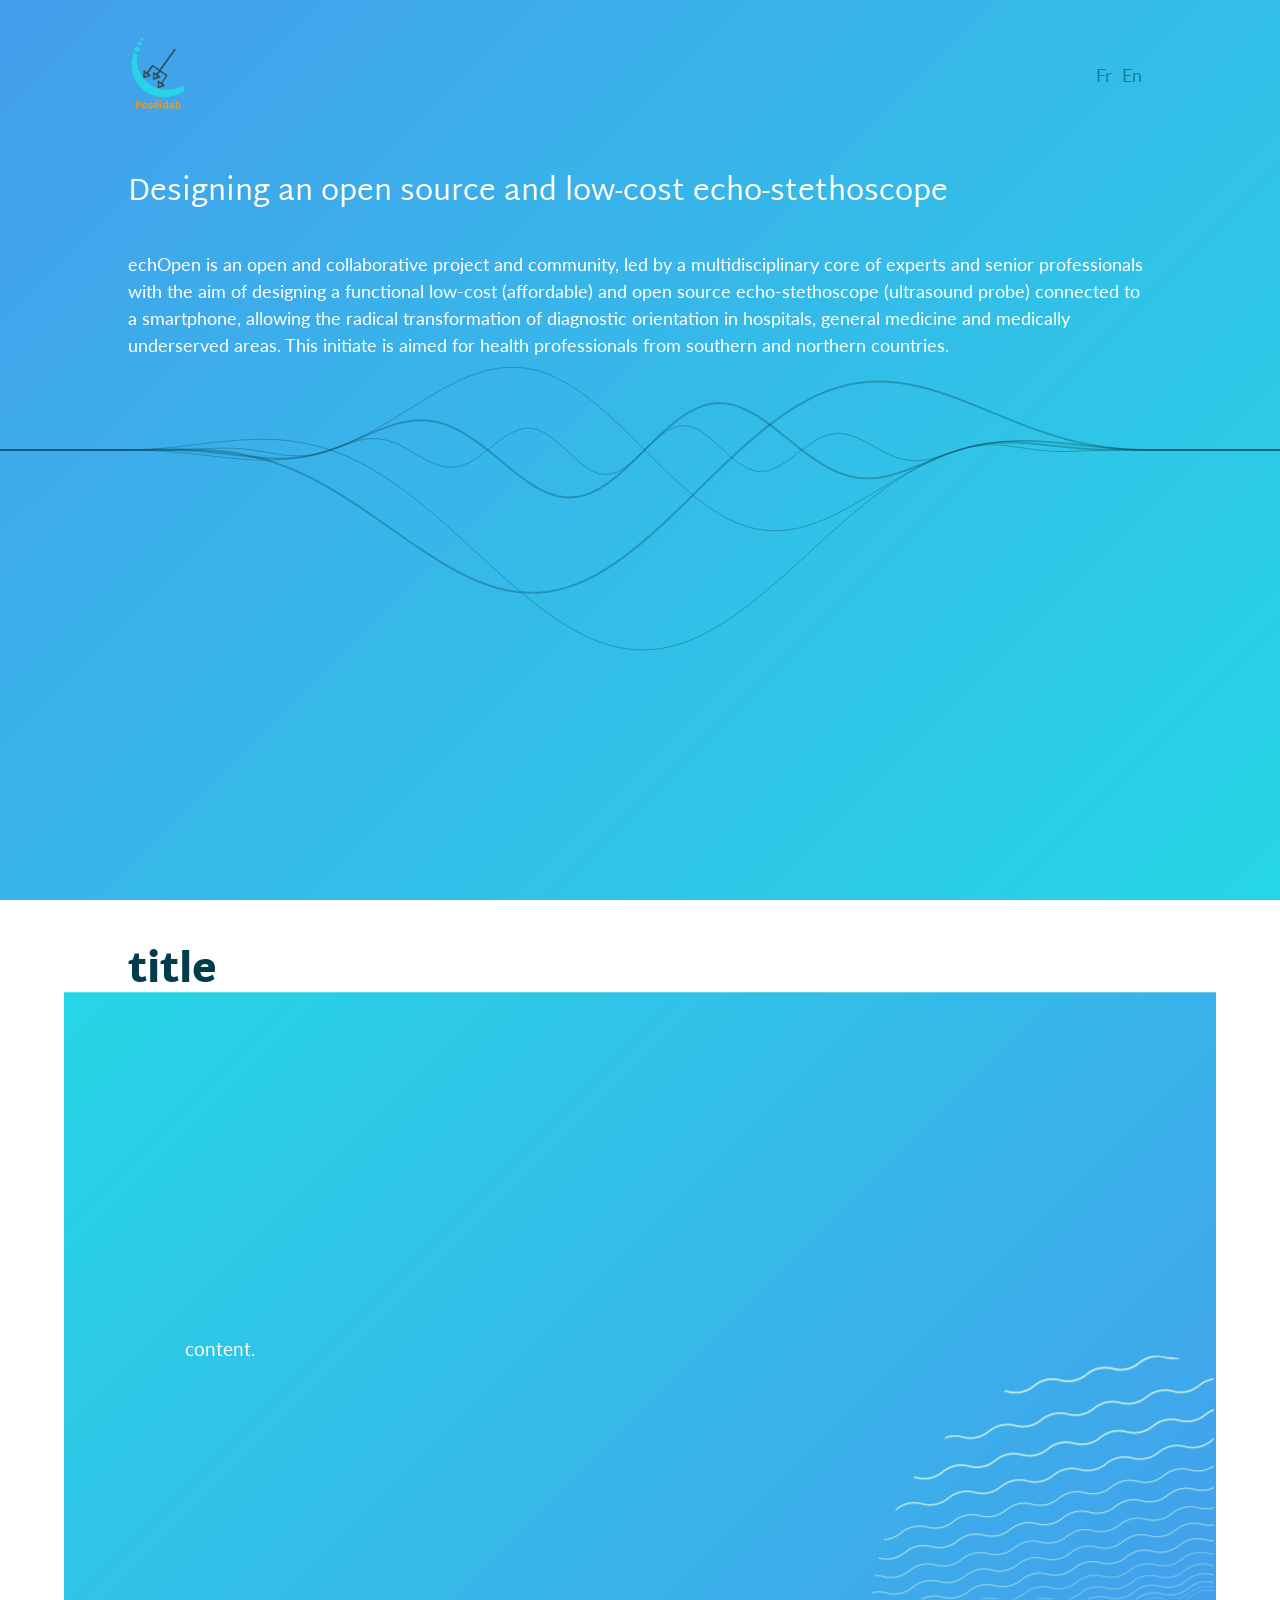
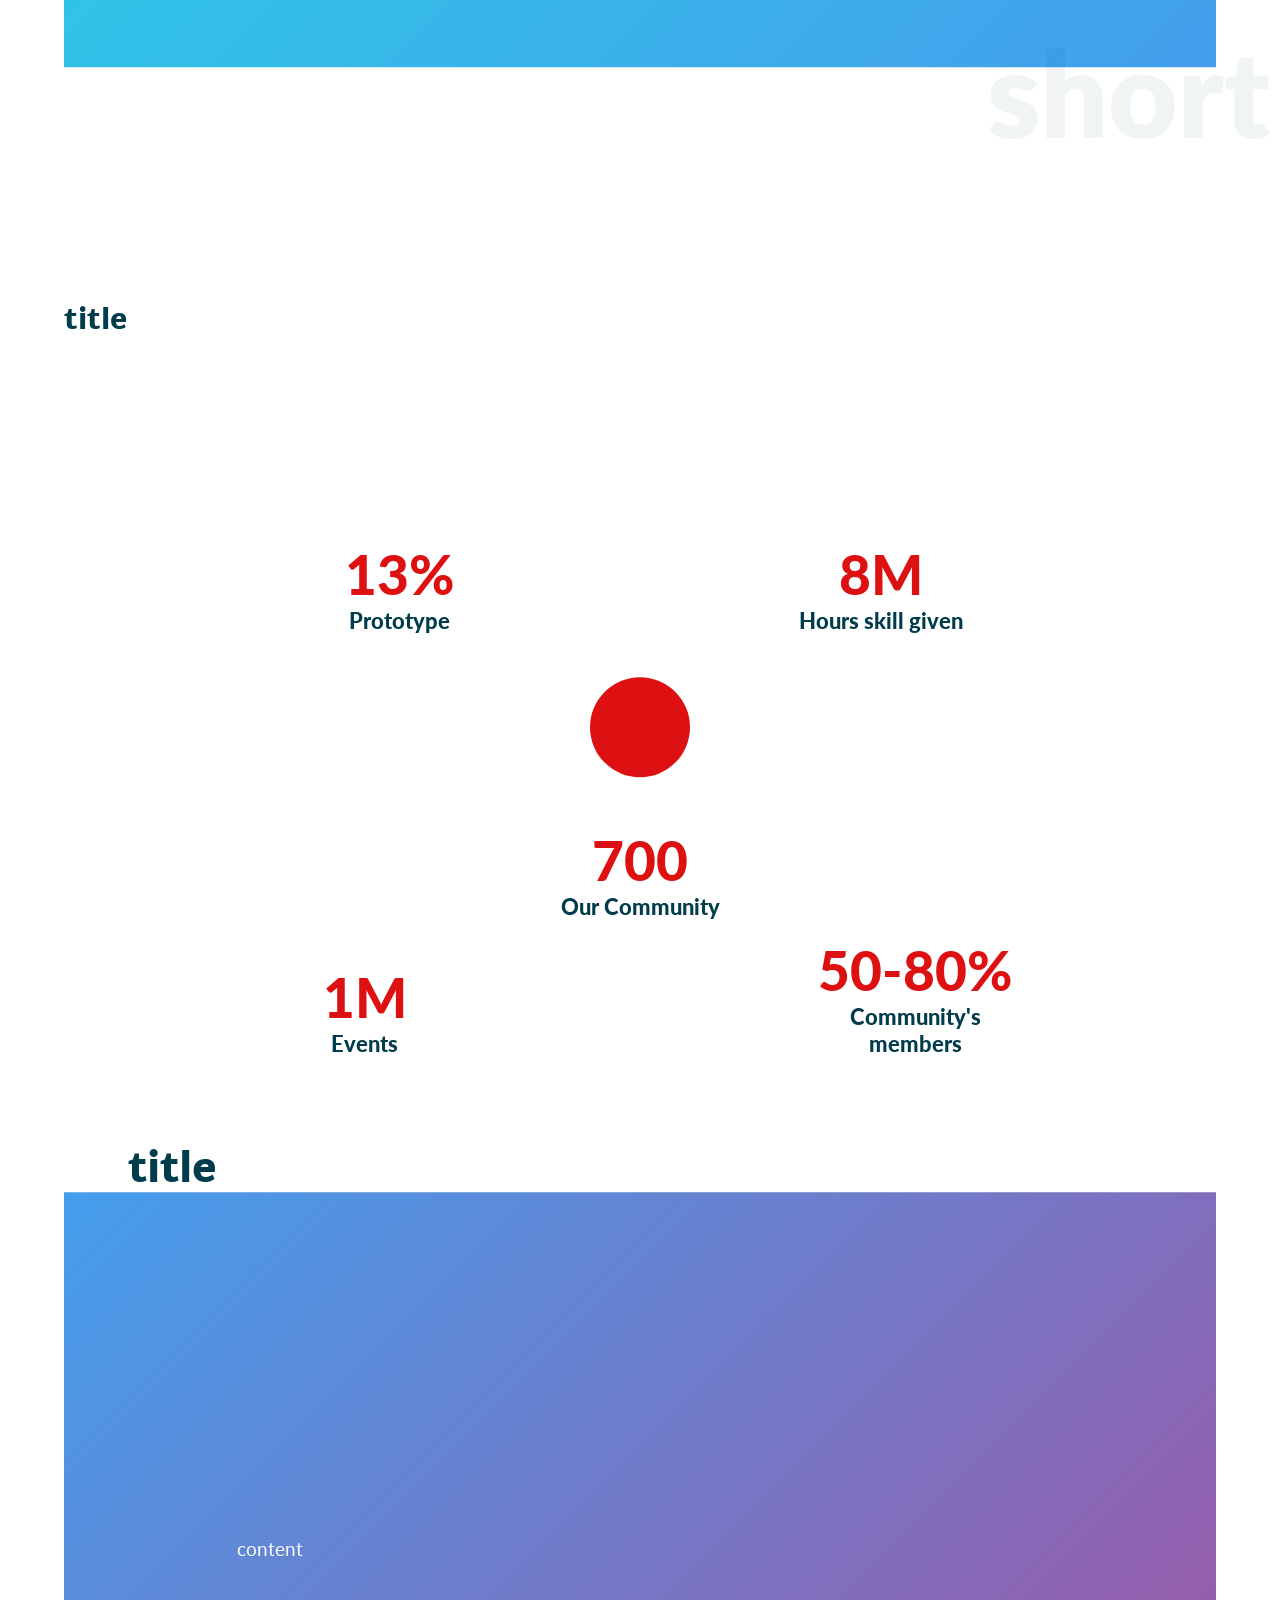
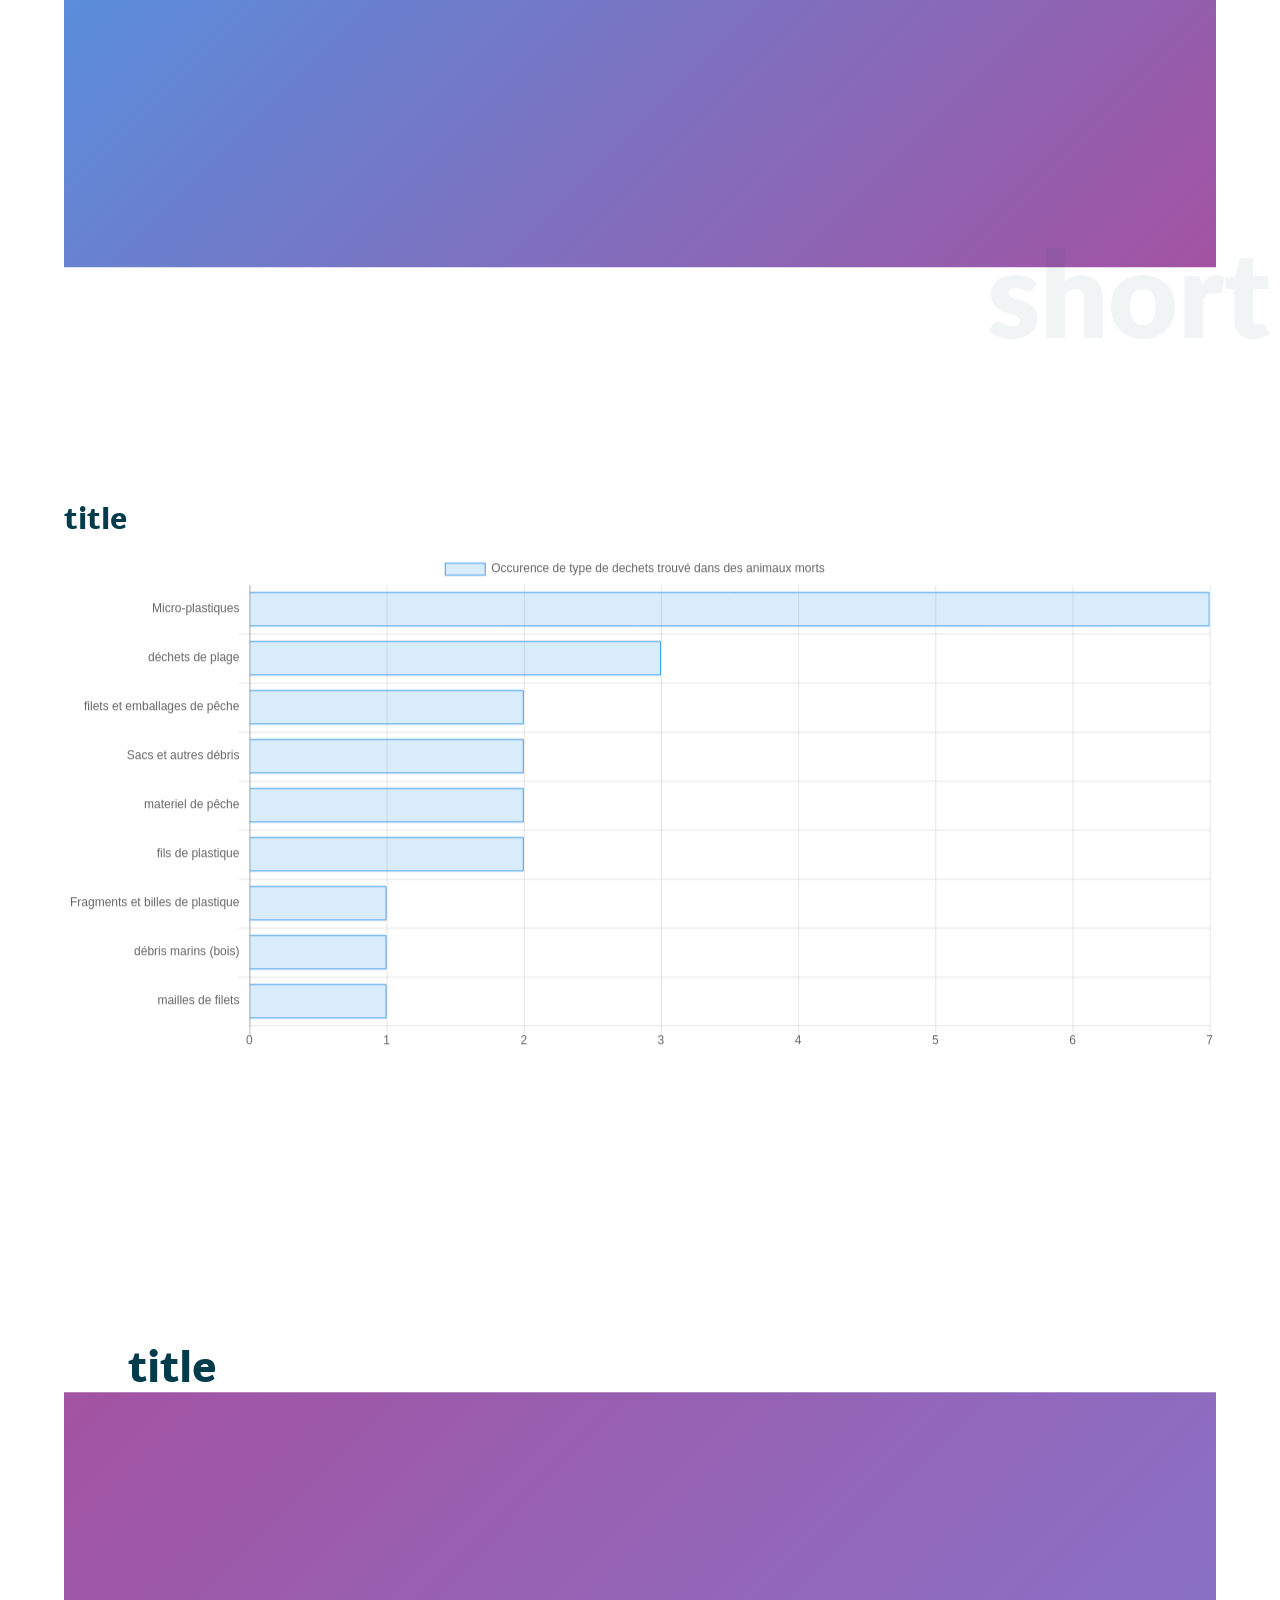
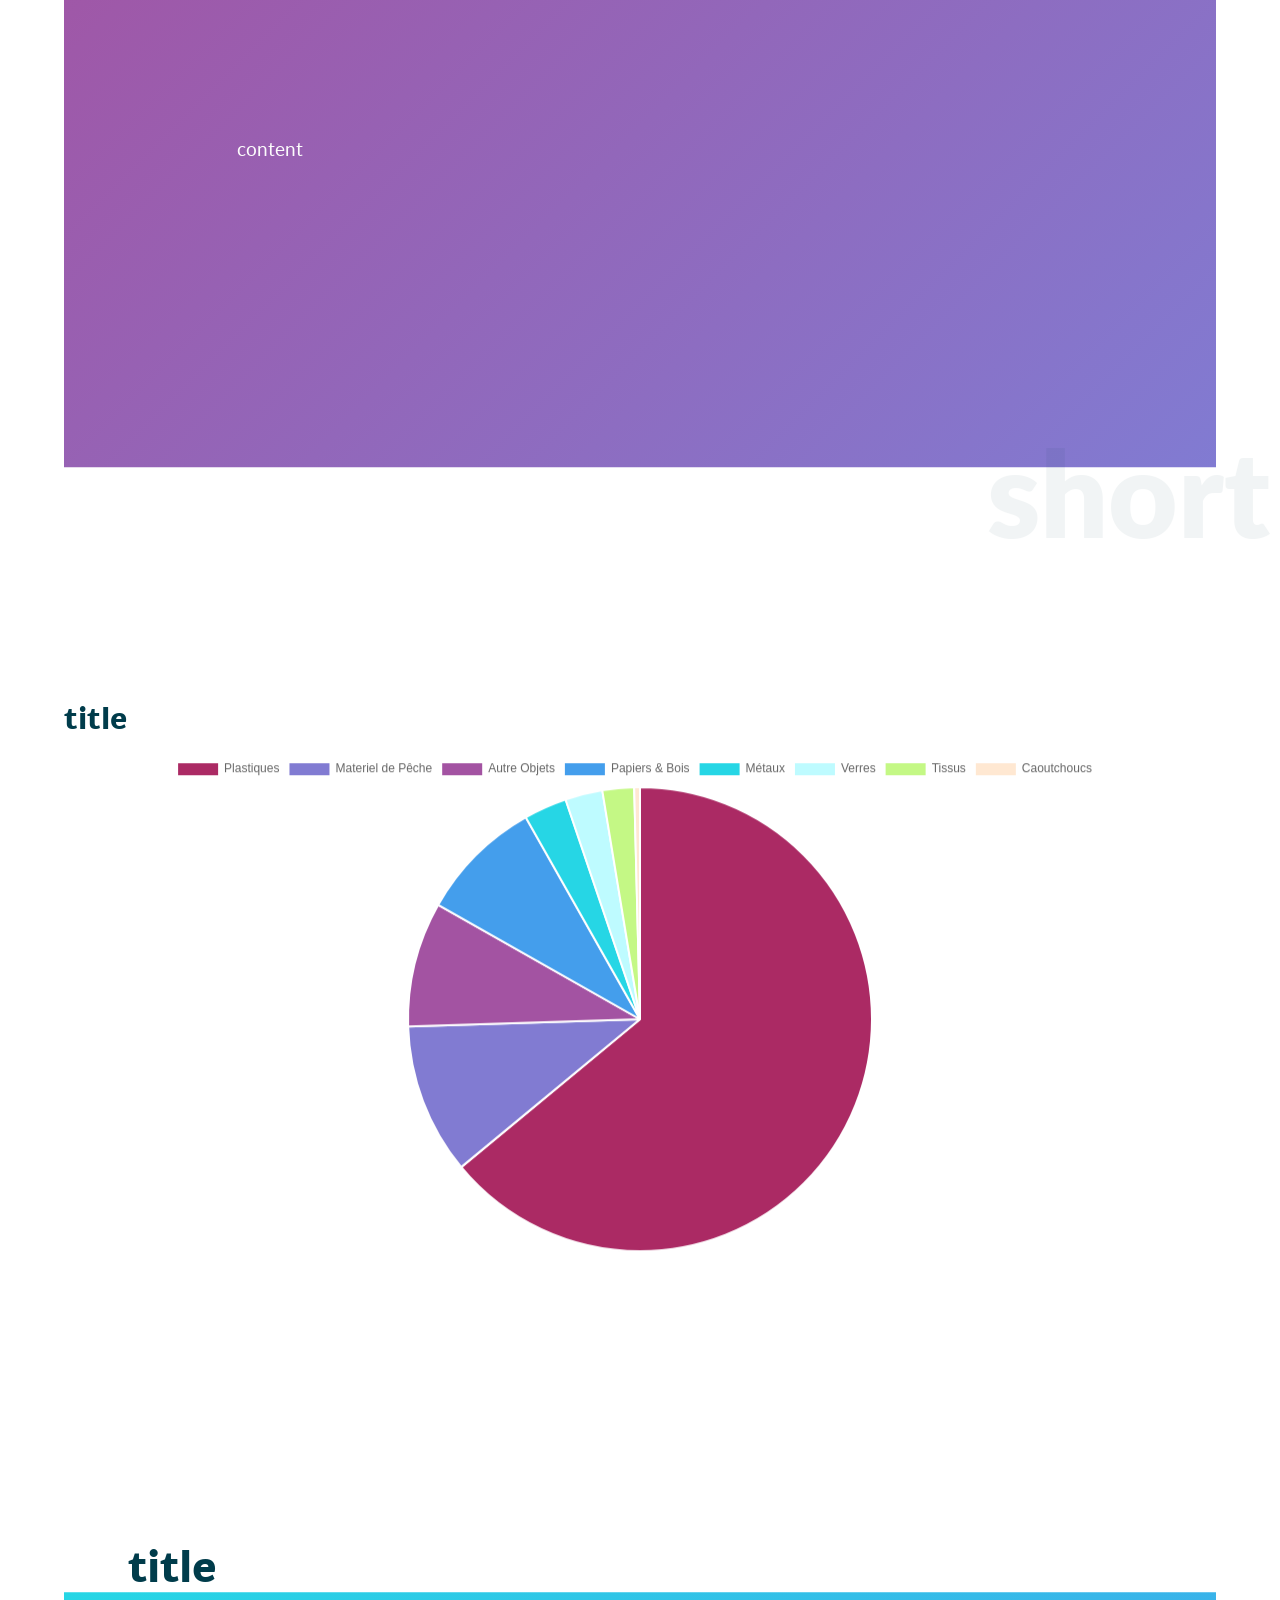
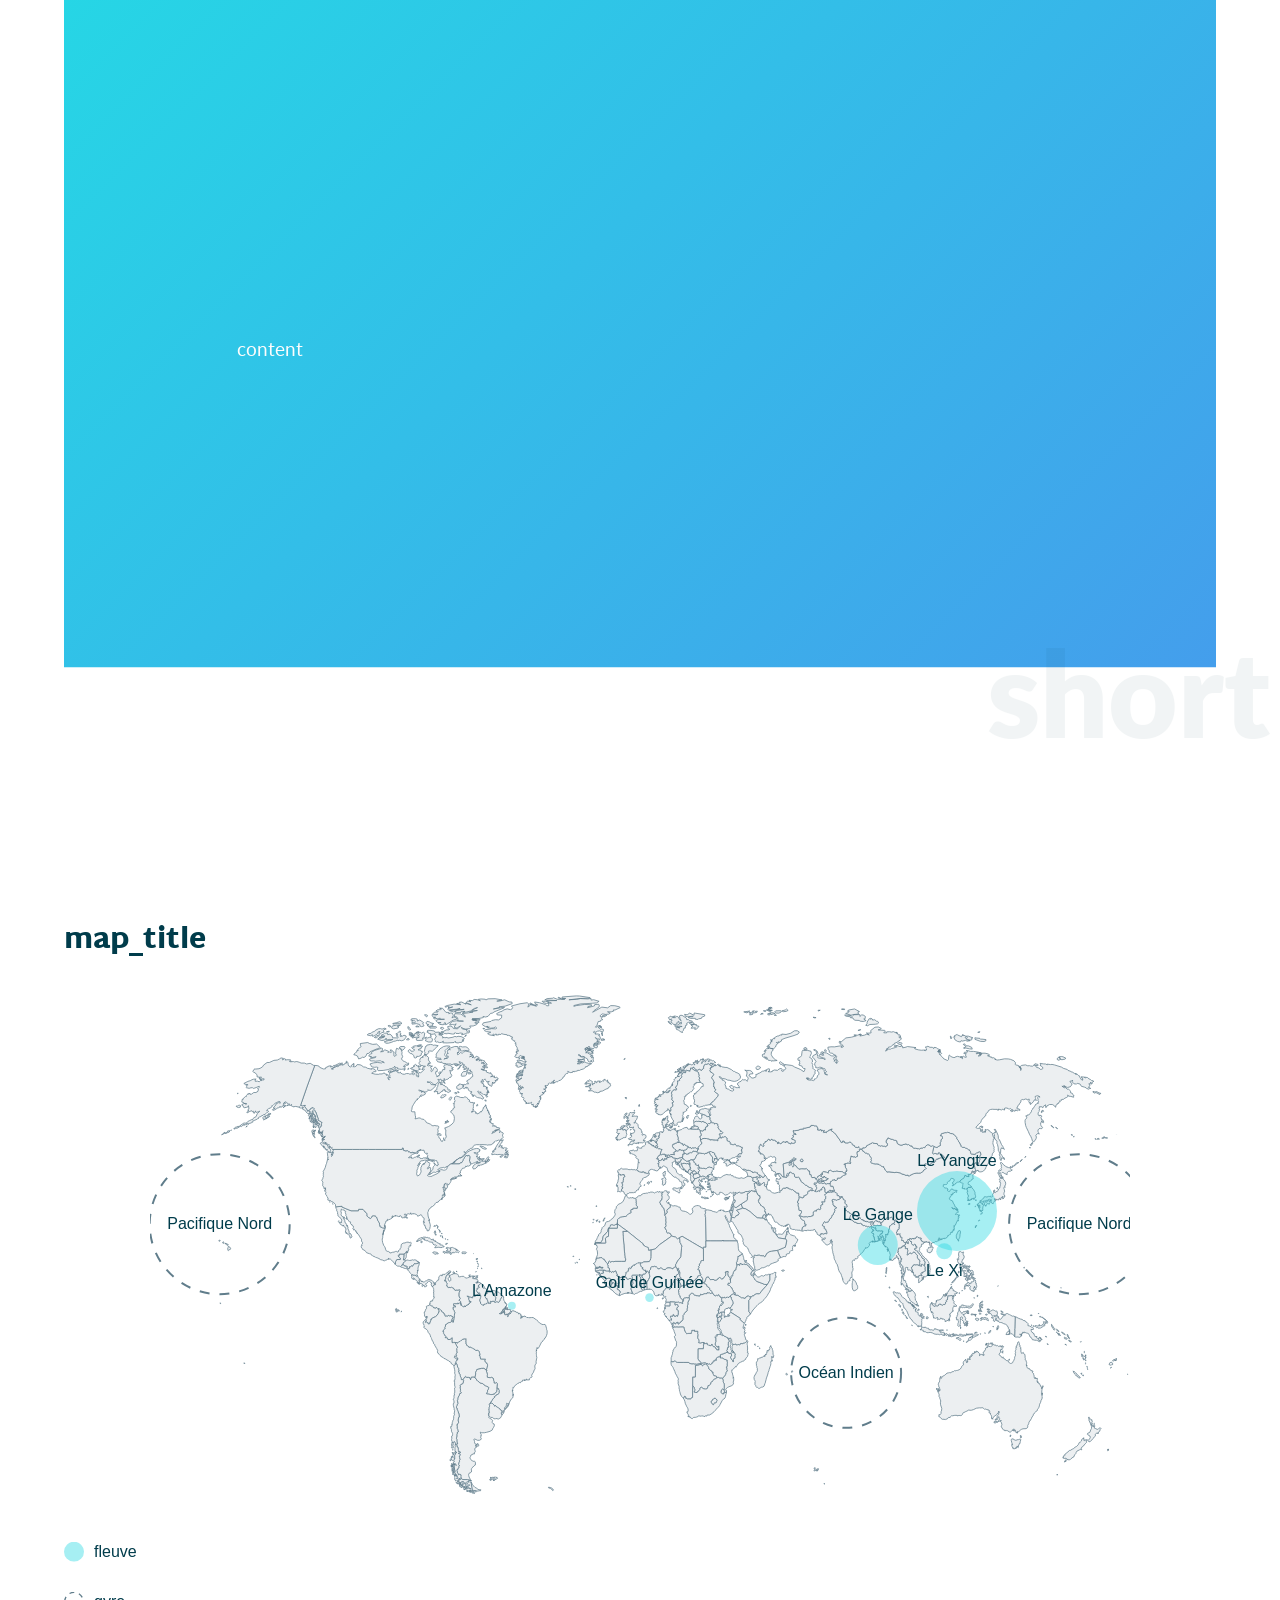
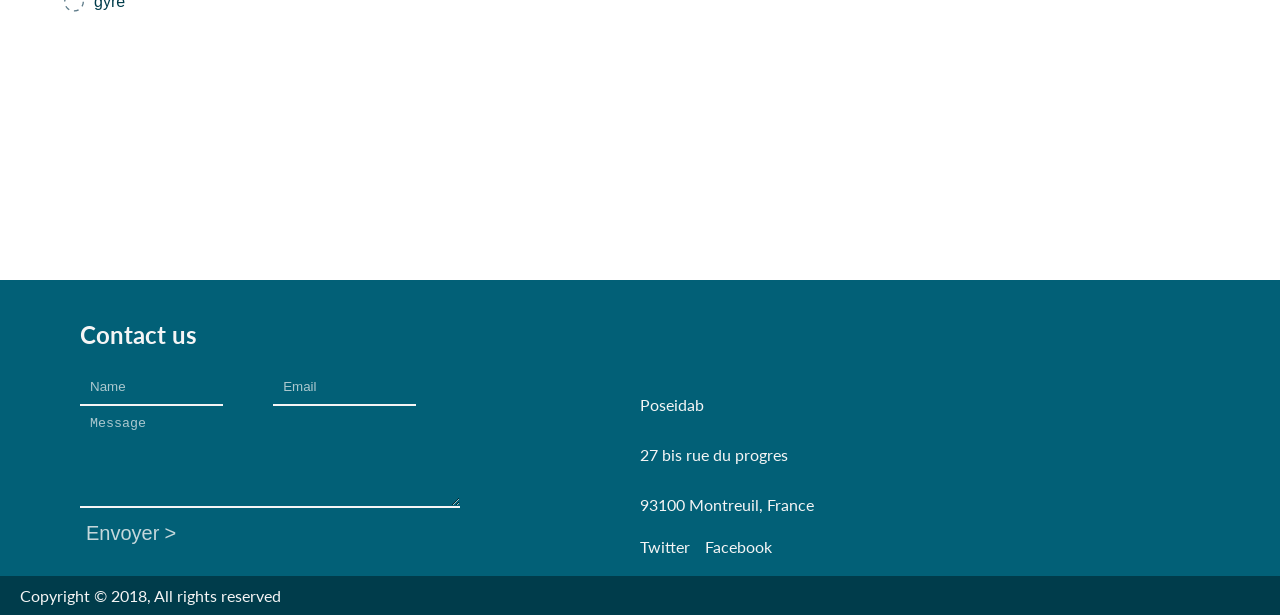
==== commit 6212e7d1: "new site" ====
--- a/index.html
+++ b/index.html
@@ -1 +1 @@
-<!doctype html><html lang="en"><head><meta charset="utf-8"><meta name="viewport" content="width=device-width,initial-scale=1,shrink-to-fit=no"><meta name="theme-color" content="#000000"><link rel="manifest" href="/manifest.json"><link rel="shortcut icon" href="/favicon.ico"><link href="https://fonts.googleapis.com/css?family=Lato:300,400,700,900" rel="stylesheet"><title>Poseidab</title><link href="/static/css/main.13eef164.css" rel="stylesheet"></head><body><div id="root"></div><script type="text/javascript" src="/static/js/main.a46f1063.js"></script></body></html>+<!doctype html><html lang="en"><head><meta charset="utf-8"><meta name="viewport" content="width=device-width,initial-scale=1,shrink-to-fit=no"><meta name="theme-color" content="#000000"><link rel="manifest" href="/manifest.json"><link rel="shortcut icon" href="/favicon.ico"><link href="https://fonts.googleapis.com/css?family=Lato:300,400,700,900|Martel+Sans:900" rel="stylesheet"><title>Poseidab</title><link href="/static/css/main.5748a0f2.css" rel="stylesheet"></head><body><div id="root"></div><script type="text/javascript" src="/static/js/main.746691eb.js"></script></body></html>
--- a/static/css/main.5748a0f2.css
+++ b/static/css/main.5748a0f2.css
@@ -0,0 +1,2 @@
+footer{font-family:Lato,sans-serif;color:#f5f5f5;background:#026077}footer .footer--container{padding:40px 80px 0;margin:0 auto;max-width:100%}footer .footer--container h2{margin-top:0}footer .footer--container .footer--inner{display:-ms-flexbox;display:flex;-ms-flex-direction:row;flex-direction:row;-ms-flex-pack:justify;justify-content:space-between;-ms-flex-wrap:wrap;flex-wrap:wrap}footer .footer--container form{width:100%;display:-ms-flexbox;display:flex;-ms-flex-direction:column;flex-direction:column;-ms-flex-pack:center;justify-content:center;-ms-flex-align:center;align-items:center}@media screen and (min-width:1221px){footer .footer--container form{display:block;width:50%}}footer .footer--container form button{color:#f5f5f5;opacity:.8;-webkit-transition:all .3s;-o-transition:all .3s;transition:all .3s;outline:none;border:none;background:transparent;font-size:1.25rem;margin:10px 0}footer .footer--container form button:after{-webkit-transition:all .3s;-o-transition:all .3s;transition:all .3s;content:">";margin-left:5px}footer .footer--container form button:hover{cursor:pointer;opacity:1}footer .footer--container form button:hover:after{margin-left:10px}footer .footer--container .info--container{width:100%;display:-ms-flexbox;display:flex;-ms-flex-direction:column;flex-direction:column}@media (max-width:1220px){footer .footer--container .info--container{margin-top:20px}}@media screen and (min-width:1221px){footer .footer--container .info--container{width:50%}}footer .footer--container .info--container__content{-ms-flex:1 1 0%;flex:1 1 0%;margin-top:60px;line-height:50px}footer .footer--container .info--container__icons ul{padding:0;margin:0}footer .footer--container .info--container__icons ul li{display:inline-block;margin-right:15px}footer .footer--container .info--container__icons ul li:last-of-type{margin-right:0}footer .footer--container .footer--sub{-ms-flex-pack:justify;justify-content:space-between;-ms-flex-align:center;align-items:center;padding:10px 20px;background:#003c4b;margin-top:20px;position:relative;left:-80px;width:calc(100vw - 40px);-ms-flex-wrap:wrap;flex-wrap:wrap;display:-ms-flexbox;display:flex}footer .footer--container .footer--sub h2{margin:0}footer .footer--container .footer--sub ul{margin:0;padding:0}footer .footer--container .footer--sub ul li{display:inline-block;margin-right:15px}input[type=text]{width:22%;padding-right:40px}@media screen and (max-width:767px){input[type=text]{width:100%;margin-top:10px}}@media screen and (min-width:768px) and (max-width:1220px){input[type=text]{margin-right:15px}}@media screen and (min-width:1221px){input[type=text]:first-of-type{margin-right:50px}}.form-group.block{width:100%}.form-group.block textarea{width:100%;height:80px}@media screen and (max-width:767px){.form-group.block{margin-top:20px}}@media screen and (min-width:1221px){.form-group.block{max-width:360px}}input[type=text],textarea{background:transparent;border:none;outline:none;color:#f5f5f5;padding:10px;border-bottom:2px solid #f5f5f5}input[type=text]::-webkit-input-placeholder,textarea::-webkit-input-placeholder{color:#f5f5f5;opacity:.7}input[type=text]:-ms-input-placeholder,textarea:-ms-input-placeholder{color:#f5f5f5;opacity:.7}input[type=text]::placeholder,textarea::placeholder{color:#f5f5f5;opacity:.7}.block__2 .block__2-first{background:#fff;height:100vh;width:100%;position:relative}.block__2 .block__2-first.no-height{min-height:100vh;height:120vh}.block__2 .block__2-first h3{color:#003c4b;font-family:Martel Sans,sans-serif;font-size:40px;font-weight:900;position:absolute;z-index:1;left:10%;top:4%;margin:0}.block__2 .block__2-first h4{color:#003c4b;font-family:Lato,sans-serif;font-size:120px;font-weight:800;position:absolute;right:10px;bottom:4%;z-index:1;opacity:.05;margin:0}.block__2 .block__2-first h5{color:#003c4b;font-family:Martel Sans,sans-serif;font-size:28px;font-weight:900;display:block;margin:5px 0}.block__2 .block__2-first .legend{display:block;width:80%;height:auto}.block__2 .block__2-first .legend .fleuve,.block__2 .block__2-first .legend .gyre{display:-ms-flexbox;display:flex;-ms-flex-pack:left;justify-content:left;-ms-flex-align:center;align-items:center}.block__2 .block__2-first .legend img{width:20px;margin-right:10px;height:auto}.block__2 .block__2-first .block__2-container{position:absolute;width:90%;height:75%;top:50%;background:-webkit-linear-gradient(-45deg,#a353a2,#817bd2);background:-webkit-linear-gradient(315deg,#a353a2,#817bd2);background:-o-linear-gradient(315deg,#a353a2 0,#817bd2 100%);background:linear-gradient(135deg,#a353a2,#817bd2);left:50%;-webkit-transform:translateX(-50%) translateY(-53%);-ms-transform:translateX(-50%) translateY(-53%);transform:translateX(-50%) translateY(-53%)}.block__2 .block__2-first .block__2-container.blue{background:-webkit-linear-gradient(-45deg,#26d6e5,#449eec);background:-webkit-linear-gradient(315deg,#26d6e5,#449eec);background:-o-linear-gradient(315deg,#26d6e5 0,#449eec 100%);background:linear-gradient(135deg,#26d6e5,#449eec)}.block__2 .block__2-first .block__2-container.orange{background:-webkit-linear-gradient(-45deg,#449eec,#a353a2);background:-webkit-linear-gradient(315deg,#449eec,#a353a2);background:-o-linear-gradient(315deg,#449eec 0,#a353a2 100%);background:linear-gradient(135deg,#449eec,#a353a2)}.block__2 .block__2-first .block__2-container.no-color{background:none}.block__2 .block__2-first .block__2-container button{display:none}.block__2 .block__2-first .block__2-container .block__2-wrapper-r{position:relative;width:100%;height:100%;outline:none}.block__2 .block__2-first .block__2-container .block__2-wrapper-r p{color:#fcfcfc;font-family:Lato,sans-serif;font-size:19px;line-height:30px;font-weight:400;width:70%;position:absolute;top:50%;left:50%;-webkit-transform:translateY(-50%) translateX(-50%);-ms-transform:translateY(-50%) translateX(-50%);transform:translateY(-50%) translateX(-50%)}.block__2 .block__2-first .left{left:0;top:0;width:50%;position:absolute;height:100%}@media (max-width:900px){.block__2 .block__2-first .left{float:none;width:100%}}.block__2 .block__2-first .left h2{position:absolute;top:20%;right:0;color:#fcfcfc;font-family:Lato,sans-serif;font-size:30px;line-height:36px;padding:20px 0;font-weight:400;margin-top:0}@media (max-width:900px){.block__2 .block__2-first .left h2{right:50%;-webkit-transform:translateX(50%);-ms-transform:translateX(50%);transform:translateX(50%)}}@media (max-width:600px){.block__2 .block__2-first .left h2{font-size:22px}}.block__2 .block__2-first .left .left-container{position:relative;width:100%;height:100%}.block__2 .block__2-first .left .bottom-part{position:absolute;display:-ms-flexbox;display:flex;bottom:10%;right:10px;width:45%}.block__2 .block__2-first .left .bottom-part .bottom-title{margin-right:40px;font-size:10px;color:#fcfcfc;font-family:Lato,sans-serif;white-space:nowrap;opacity:.5}.block__2 .block__2-first .left .bottom-part hr{width:50%;font-size:10px;height:0;border:1px solid #fcfcfc;opacity:.5;margin-right:40px;margin-top:15px}.block__2 .block__2-first .left .bottom-part .bottom-number{font-size:10px;color:#fcfcfc;opacity:.5;font-family:Lato,sans-serif}.block__2 .block__2-first .right{top:0;right:0;width:50%;position:absolute;height:100%}@media (max-width:900px){.block__2 .block__2-first .right{display:none!important}}.block__2 .block__2-first .right .right-container{position:relative;width:100%;height:100%}.block__2 .block__2-first .right .right-container img{position:absolute;bottom:10%;left:50%;-webkit-transform:translateX(-50%);-ms-transform:translateX(-50%);transform:translateX(-50%)}.slick-list,.slick-track{height:100%}.history .left{width:70%!important}@media (max-width:900px){.history .left{width:100%!important}}.history .left h3{margin-top:0}@media (max-width:900px){.history .left h3{font-size:16px!important;line-height:26px!important}}@media (max-width:600px){.history .left h3{font-size:14px!important;line-height:20px!important}}.history .right{width:30%!important}.will-animate{opacity:0;-webkit-transform:translateY(50px);-ms-transform:translateY(50px);transform:translateY(50px);-webkit-transition:all .6s cubic-bezier(.25,.46,.45,.94);-o-transition:all .6s cubic-bezier(.25,.46,.45,.94);transition:all .6s cubic-bezier(.25,.46,.45,.94)}.animate{opacity:1;-webkit-transform:translateY(0);-ms-transform:translateY(0);transform:translateY(0)}.slick-slider{-webkit-box-sizing:border-box;box-sizing:border-box;-webkit-user-select:none;-moz-user-select:none;-ms-user-select:none;user-select:none;-webkit-touch-callout:none;-khtml-user-select:none;-ms-touch-action:pan-y;touch-action:pan-y;-webkit-tap-highlight-color:transparent}.slick-list,.slick-slider{position:relative;display:block}.slick-list{overflow:hidden;margin:0;padding:0}.slick-list:focus{outline:none}.slick-list.dragging{cursor:pointer;cursor:hand}.slick-slider .slick-list,.slick-slider .slick-track{-webkit-transform:translateZ(0);-ms-transform:translateZ(0);transform:translateZ(0)}.slick-track{position:relative;top:0;left:0;display:block;margin-left:auto;margin-right:auto}.slick-track:after,.slick-track:before{display:table;content:""}.slick-track:after{clear:both}.slick-loading .slick-track{visibility:hidden}.slick-slide{display:none;float:left;height:100%;min-height:1px}[dir=rtl] .slick-slide{float:right}.slick-slide img{display:block}.slick-slide.slick-loading img{display:none}.slick-slide.dragging img{pointer-events:none}.slick-initialized .slick-slide{display:block}.slick-loading .slick-slide{visibility:hidden}.slick-vertical .slick-slide{display:block;height:auto;border:1px solid transparent}.slick-arrow.slick-hidden{display:none}.slick-loading .slick-list{background:#fff url([data-uri]) 50% no-repeat}@font-face{font-family:slick;font-weight:400;font-style:normal;src:url(/static/media/slick.ced611da.eot);src:url(/static/media/slick.ced611da.eot?#iefix) format("embedded-opentype"),url(/static/media/slick.b7c9e1e4.woff) format("woff"),url(/static/media/slick.d41f55a7.ttf) format("truetype"),url(/static/media/slick.f97e3bbf.svg#slick) format("svg")}.slick-next,.slick-prev{font-size:0;line-height:0;position:absolute;top:50%;display:block;width:20px;height:20px;padding:0;-webkit-transform:translateY(-50%);-ms-transform:translateY(-50%);transform:translateY(-50%);cursor:pointer;border:none}.slick-next,.slick-next:focus,.slick-next:hover,.slick-prev,.slick-prev:focus,.slick-prev:hover{color:transparent;outline:none;background:transparent}.slick-next:focus:before,.slick-next:hover:before,.slick-prev:focus:before,.slick-prev:hover:before{opacity:1}.slick-next.slick-disabled:before,.slick-prev.slick-disabled:before{opacity:.25}.slick-next:before,.slick-prev:before{font-family:slick;font-size:20px;line-height:1;opacity:.75;color:#fff;-webkit-font-smoothing:antialiased;-moz-osx-font-smoothing:grayscale}.slick-prev{left:-25px}[dir=rtl] .slick-prev{right:-25px;left:auto}.slick-prev:before{content:"\2190"}[dir=rtl] .slick-prev:before{content:"\2192"}.slick-next{right:-25px}[dir=rtl] .slick-next{right:auto;left:-25px}.slick-next:before{content:"\2192"}[dir=rtl] .slick-next:before{content:"\2190"}.slick-dotted.slick-slider{margin-bottom:30px}.slick-dots{position:absolute;bottom:-25px;display:block;width:100%;padding:0;margin:0;list-style:none;text-align:center}.slick-dots li{position:relative;display:inline-block;margin:0 5px;padding:0}.slick-dots li,.slick-dots li button{width:20px;height:20px;cursor:pointer}.slick-dots li button{font-size:0;line-height:0;display:block;padding:5px;color:transparent;border:0;outline:none;background:transparent}.slick-dots li button:focus,.slick-dots li button:hover{outline:none}.slick-dots li button:focus:before,.slick-dots li button:hover:before{opacity:1}.slick-dots li button:before{font-family:slick;font-size:6px;line-height:20px;position:absolute;top:0;left:0;width:20px;height:20px;content:"\2022";text-align:center;opacity:.25;color:#000;-webkit-font-smoothing:antialiased;-moz-osx-font-smoothing:grayscale}.slick-dots li.slick-active button:before{opacity:.75;color:#000}.stats-container{position:relative;height:90vh;padding:0 0 50px;background:#fff}.stats-container ul{position:absolute;width:100%;height:100%;padding:0}.stats-container ul li.text{z-index:4;width:210px;position:absolute;font-family:Lato,sans-serif;list-style:none;text-align:center}.stats-container ul li.text span{color:#003c4b;font-weight:bolder;font-size:22px}.stats-container ul li.text span span.number{font-size:55px;color:#d11}.stats-container ul li.text.h1{width:300px;left:50%;top:50%;-webkit-transform:translate(-50%,-50%);-webkit-transform-origin:-50%,-50%;-webkit-transform:translate(-50%,30%);-ms-transform:translate(-50%,30%);transform:translate(-50%,30%);color:#afc5dd}.stats-container ul li.text.text-1{left:20%;top:20%}.stats-container ul li.text.text-2{left:17%;bottom:20%}.stats-container ul li.text.text-3{right:20%;top:20%}.stats-container ul li.text.text-4{right:17%;bottom:20%}.stats-container #wave{position:absolute;z-index:0;width:720px;height:720px;left:50%;top:50%;margin-left:-360px;margin-top:-360px}.stats-container #wave div{position:absolute;top:0;left:0;right:0;bottom:0;border:none}.stats-container #wave .wave-1,.stats-container #wave .wave-2{border-radius:50%}.stats-container #wave .wave-1{-webkit-animation:animation_wave 5s linear infinite;animation:animation_wave 5s linear infinite}.stats-container #wave .wave-2{-webkit-animation:animation_wave2 5s linear infinite;animation:animation_wave2 5s linear infinite;width:100px;height:100px;background:#afc5dd;left:50%;top:50%;-webkit-transform:translate(-50%,-50%);-webkit-transform-origin:-50%,-50%;-ms-transform:translate(-50%,-50%);transform:translate(-50%,-50%);background:#d11}@-webkit-keyframes animation_wave{0%{opacity:1;width:720px;height:720px}25%{opacity:1;width:710px;height:710px}50%{opacity:1;width:720px;height:720px}75%{opacity:1;width:710px;height:710px}to{opacity:1;width:720px;height:720px}}@keyframes animation_wave{0%{opacity:1;width:720px;height:720px}25%{opacity:1;width:710px;height:710px}50%{opacity:1;width:720px;height:720px}75%{opacity:1;width:710px;height:710px}to{opacity:1;width:720px;height:720px}}@-webkit-keyframes animation_wave2{0%{opacity:1;width:100px;height:100px}25%{opacity:.5;width:110px;height:110px}50%{opacity:1;width:100px;height:100px}75%{opacity:.5;width:110px;height:110px}to{opacity:1;width:100px;height:100px}}@keyframes animation_wave2{0%{opacity:1;width:100px;height:100px}25%{opacity:.5;width:110px;height:110px}50%{opacity:1;width:100px;height:100px}75%{opacity:.5;width:110px;height:110px}to{opacity:1;width:100px;height:100px}}.stats-container #shadow{position:absolute;z-index:1;width:720px;height:720px;left:50%;top:50%;margin-left:-360px;margin-top:-360px}.stats-container #shadow div{z-index:-3;position:absolute;top:0;left:0;right:0;bottom:0;border:5px solid #d11}.stats-container #shadow .shadow-1,.stats-container #shadow .shadow-2,.stats-container #shadow .shadow-3,.stats-container #shadow .shadow-4,.stats-container #shadow .shadow-5,.stats-container #shadow .shadow-6,.stats-container #shadow .shadow-7,.stats-container #shadow .shadow-8,.stats-container #shadow .shadow-9,.stats-container #shadow .shadow-10,.stats-container #shadow .shadow-11,.stats-container #shadow .shadow-12,.stats-container #shadow .shadow-13{border-radius:50%;-webkit-transform:scale(0);-ms-transform:scale(0);transform:scale(0)}.stats-container #shadow .shadow-1{-webkit-animation:animation_shadow 13s linear infinite;animation:animation_shadow 13s linear infinite;-webkit-animation-delay:0s;animation-delay:0s}.stats-container #shadow .shadow-2{-webkit-animation:animation_shadow 13s linear infinite;animation:animation_shadow 13s linear infinite;-webkit-animation-delay:1s;animation-delay:1s}.stats-container #shadow .shadow-3{-webkit-animation:animation_shadow 13s linear infinite;animation:animation_shadow 13s linear infinite;-webkit-animation-delay:2s;animation-delay:2s}.stats-container #shadow .shadow-4{-webkit-animation:animation_shadow 13s linear infinite;animation:animation_shadow 13s linear infinite;-webkit-animation-delay:3s;nimation-delay:3s}.stats-container #shadow .shadow-5{-webkit-animation:animation_shadow 13s linear infinite;animation:animation_shadow 13s linear infinite;-webkit-animation-delay:4s;animation-delay:4s}.stats-container #shadow .shadow-6{-webkit-animation:animation_shadow 13s linear infinite;animation:animation_shadow 13s linear infinite;-webkit-animation-delay:5s;animation-delay:5s}.stats-container #shadow .shadow-7{-webkit-animation:animation_shadow 13s linear infinite;animation:animation_shadow 13s linear infinite;-webkit-animation-delay:6s;animation-delay:6s}.stats-container #shadow .shadow-8{-webkit-animation:animation_shadow 13s linear infinite;animation:animation_shadow 13s linear infinite;-webkit-animation-delay:7s;animation-delay:7s}.stats-container #shadow .shadow-9{-webkit-animation:animation_shadow 13s linear infinite;animation:animation_shadow 13s linear infinite;-webkit-animation-delay:8s;animation-delay:8s}.stats-container #shadow .shadow-10{-webkit-animation:animation_shadow 13s linear infinite;animation:animation_shadow 13s linear infinite;-webkit-animation-delay:9s;animation-delay:9s}.stats-container #shadow .shadow-11{-webkit-animation:animation_shadow 13s linear infinite;animation:animation_shadow 13s linear infinite;-webkit-animation-delay:10s;animation-delay:10s}.stats-container #shadow .shadow-12{-webkit-animation:animation_shadow 13s linear infinite;animation:animation_shadow 13s linear infinite;-webkit-animation-delay:11s;animation-delay:11s}.stats-container #shadow .shadow-13{-webkit-animation:animation_shadow 13s linear infinite;animation:animation_shadow 13s linear infinite;-webkit-animation-delay:12s;animation-delay:12s}@-webkit-keyframes animation_shadow{0%{-webkit-transform:scale(0);transform:scale(0);opacity:.1;border-width:2px}40%{-webkit-transform:scale(.35);transform:scale(.35);opacity:.1;border-width:5px}90%{-webkit-transform:scale(.85);transform:scale(.85);opacity:0;border-width:10px}to{-webkit-transform:scale(1);transform:scale(1);opacity:0;border-width:10px}}@keyframes animation_shadow{0%{-webkit-transform:scale(0);transform:scale(0);opacity:.1;border-width:2px}40%{-webkit-transform:scale(.35);transform:scale(.35);opacity:.1;border-width:5px}90%{-webkit-transform:scale(.85);transform:scale(.85);opacity:0;border-width:10px}to{-webkit-transform:scale(1);transform:scale(1);opacity:0;border-width:10px}}@media screen and (max-width:1000px){.stats-container #wave div{left:50%;top:50%;-webkit-transform:translate(-50%,-50%);-webkit-transform-origin:-50%,-50%;-ms-transform:translate(-50%,-50%);transform:translate(-50%,-50%)}.wave-1{width:500px}@-webkit-keyframes animation_wave{0%{opacity:1;width:510px;height:510px}25%{opacity:1;width:500px;height:500px}50%{opacity:1;width:510px;height:510px}75%{opacity:1;width:500px;height:500px}to{opacity:1;width:510px;height:510px}}@keyframes animation_wave{0%{opacity:1;width:510px;height:510px}25%{opacity:1;width:500px;height:500px}50%{opacity:1;width:510px;height:510px}75%{opacity:1;width:500px;height:500px}to{opacity:1;width:510px;height:510px}}}@media screen and (max-width:768px){.stats-container ul li.text.text-1,.stats-container ul li.text.text-2{left:10%}.stats-container ul li.text.text-3,.stats-container ul li.text.text-4{right:10%}.stats-container ul li.text span span.number{font-size:40px}}@media screen and (max-width:580px){.stats-container #wave div{left:50%;top:50%;-webkit-transform:translate(-50%,-50%);-webkit-transform-origin:-50%,-50%;-ms-transform:translate(-50%,-50%);transform:translate(-50%,-50%)}.wave-1{width:400px}.stats-container ul li.text span span.number{font-size:30px}.stats-container #shadow{width:500px;height:500px;margin-left:-250px;margin-top:-250px}.stats-container ul li.text.text-1,.stats-container ul li.text.text-3{top:25%}.stats-container ul li.text.text-2,.stats-container ul li.text.text-4{bottom:25%}.stats-container ul li.text span{font-size:17px}@-webkit-keyframes animation_wave{0%{opacity:1;width:410px;height:410px}25%{opacity:1;width:400px;height:400px}50%{opacity:1;width:410px;height:410px}75%{opacity:1;width:400px;height:400px}to{opacity:1;width:410px;height:410px}}@keyframes animation_wave{0%{opacity:1;width:410px;height:410px}25%{opacity:1;width:400px;height:400px}50%{opacity:1;width:410px;height:410px}75%{opacity:1;width:400px;height:400px}to{opacity:1;width:410px;height:410px}}}@media screen and (max-width:480px){.stats-container #shadow,.stats-container #wave{display:none}.stats-container ul{padding-top:50px;text-align:center}.stats-container ul li.text{margin-top:50px;width:auto;position:static}.stats-container ul li.text span{font-size:24px}.stats-container ul li.text span span.number{font-size:40px}.stats-container ul li.text{display:block}.stats-container ul li.text.h1{display:inline;-webkit-transform:none;-ms-transform:none;transform:none}}.header{background:-webkit-linear-gradient(-45deg,#449eec,#26d6e5);background:-webkit-linear-gradient(315deg,#449eec,#26d6e5);background:-o-linear-gradient(315deg,#449eec 0,#26d6e5 100%);background:linear-gradient(135deg,#449eec,#26d6e5);height:100vh;position:relative}@media screen and (max-width:767px){.header{height:auto}}.header canvas{position:absolute;bottom:0}.header .head{height:150px;display:-ms-flexbox;display:flex;-ms-flex-pack:justify;justify-content:space-between;-ms-flex-align:center;align-items:center}.header .head,.header .header-content{width:80%;margin:0 auto}.header img.logo{width:220px}.header img.mini-logo{display:inline-block;width:60px;height:auto}.header img.menu_btn{display:inline-block;width:25px;cursor:pointer}.header img.scroll{position:absolute;bottom:30px;left:50%;-webkit-transform:translateX(-50%);-ms-transform:translateX(-50%);transform:translateX(-50%);width:20px;cursor:pointer}.header .socials{position:absolute;top:51px;right:200px;display:none}.header .socials .social-single{margin-left:20px}.header .langs{display:inline-block}.header .langs p.langs__{float:left;margin-right:10px;opacity:.5}.header .langs p.langs__.active{opacity:1}.header h2{color:#fff;font-family:Martel Sans,sans-serif;font-size:30px;font-weight:400;line-height:36px;margin-bottom:40px}@media (max-width:600px){.header h2{font-size:22px}}.header p{color:#fff}.header p,.header p a{font-family:Lato,sans-serif;font-size:18px;font-weight:400;line-height:27px}.header p a{color:#003c4b;text-decoration:none}@media (max-width:600px){.header p{font-size:16px}}.newsletter .form{z-index:2;text-align:center}.newsletter .form input[type=email]{background:transparent;outline:none;color:#fff;padding:10px 30px 10px 10px;border-radius:25px;border:1px solid #fff}.newsletter .form input[type=email]::-webkit-input-placeholder{color:#f5f5f5;opacity:.7}.newsletter .form input[type=email]:-ms-input-placeholder{color:#f5f5f5;opacity:.7}.newsletter .form input[type=email]::placeholder{color:#f5f5f5;opacity:.7}.newsletter .form button{-webkit-transform:translateX(-35px);-ms-transform:translateX(-35px);transform:translateX(-35px);position:relative;display:inline;color:#f5f5f5;opacity:.8;outline:none;border:none;background:transparent;font-size:1.25rem;margin:10px 0}.newsletter .form button,.newsletter .form button:after{-webkit-transition:all .3s;-o-transition:all .3s;transition:all .3s}.newsletter .form button:after{position:absolute;right:0;top:50%;-webkit-transform:translate(5px,-50%);-ms-transform:translate(5px,-50%);transform:translate(5px,-50%);content:">"}.newsletter .form button:hover{cursor:pointer;opacity:1}.newsletter .form button:hover:after{-webkit-transform:translate(7px,-50%);-ms-transform:translate(7px,-50%);transform:translate(7px,-50%)}.newsletter-first{background:#fff;height:300px;width:100%;position:relative}.newsletter-first .newsletter-container{position:absolute;width:90%;height:75%;top:50%;background:-webkit-linear-gradient(-45deg,#447bb6,#2695b1);background:-webkit-linear-gradient(315deg,#447bb6,#2695b1);background:-o-linear-gradient(315deg,#447bb6 0,#2695b1 100%);background:linear-gradient(135deg,#447bb6,#2695b1);left:50%;-webkit-transform:translateX(-50%) translateY(-53%);-ms-transform:translateX(-50%) translateY(-53%);transform:translateX(-50%) translateY(-53%)}.newsletter-first .newsletter-container h2{text-align:center;color:#fcfcfc;font-family:Lato,sans-serif;font-size:30px;line-height:36px;padding:20px 0;font-weight:400}@media (max-width:900px){.newsletter-first .newsletter-container h2{right:50%;-webkit-transform:translateX(50%);-ms-transform:translateX(50%);transform:translateX(50%)}}@media (max-width:600px){.newsletter-first .newsletter-container h2{font-size:22px}}.newsletter-first .newsletter-container .illu{z-index:-1;position:absolute;bottom:0;left:0}.newsletter-first .bottom-part{position:absolute;display:-ms-flexbox;display:flex;bottom:10%;right:10px;width:45%}.newsletter-first .bottom-part .bottom-title{margin-right:40px;font-size:10px;color:#fcfcfc;font-family:Lato,sans-serif;white-space:nowrap;opacity:.5}.newsletter-first .bottom-part hr{width:50%;font-size:10px;height:0;border:1px solid #fcfcfc;opacity:.5;margin-right:40px;margin-top:15px}.newsletter-first .bottom-part .bottom-number{font-size:10px;color:#fcfcfc;opacity:.5;font-family:Lato,sans-serif}.right{top:0;right:0;width:50%;position:absolute;height:100%}@media (max-width:900px){.right{display:none!important}}.right .right-container{position:relative;width:100%;height:100%}.right .right-container img{position:absolute;bottom:10%;left:50%;-webkit-transform:translateX(-50%);-ms-transform:translateX(-50%);transform:translateX(-50%)}.slick-list,.slick-track{height:100%}.history .left{width:70%!important}@media (max-width:900px){.history .left{width:100%!important}}.history .left h3{margin-top:0}@media (max-width:900px){.history .left h3{font-size:16px!important;line-height:26px!important}}@media (max-width:600px){.history .left h3{font-size:14px!important;line-height:20px!important}}.history .right{width:30%!important}.will-animate{opacity:0;-webkit-transform:translateY(50px);-ms-transform:translateY(50px);transform:translateY(50px);-webkit-transition:all .6s cubic-bezier(.25,.46,.45,.94);-o-transition:all .6s cubic-bezier(.25,.46,.45,.94);transition:all .6s cubic-bezier(.25,.46,.45,.94)}.animate{opacity:1;-webkit-transform:translateY(0);-ms-transform:translateY(0);transform:translateY(0)}.App{text-align:center}.App-logo{-webkit-animation:App-logo-spin infinite 20s linear;animation:App-logo-spin infinite 20s linear;height:80px}.App-header{background-color:#222;height:150px;padding:20px;color:#fff}.App-intro{font-size:large}@-webkit-keyframes App-logo-spin{0%{-webkit-transform:rotate(0deg);transform:rotate(0deg)}to{-webkit-transform:rotate(1turn);transform:rotate(1turn)}}@keyframes App-logo-spin{0%{-webkit-transform:rotate(0deg);transform:rotate(0deg)}to{-webkit-transform:rotate(1turn);transform:rotate(1turn)}}html{padding:0;margin:0;background-color:#fff;font-family:Lato,Arial,"Sans-serif"}p{color:#003c4b}body{overflow-x:hidden}body{margin:0;padding:0;font-family:sans-serif}
+/*# sourceMappingURL=main.5748a0f2.css.map*/
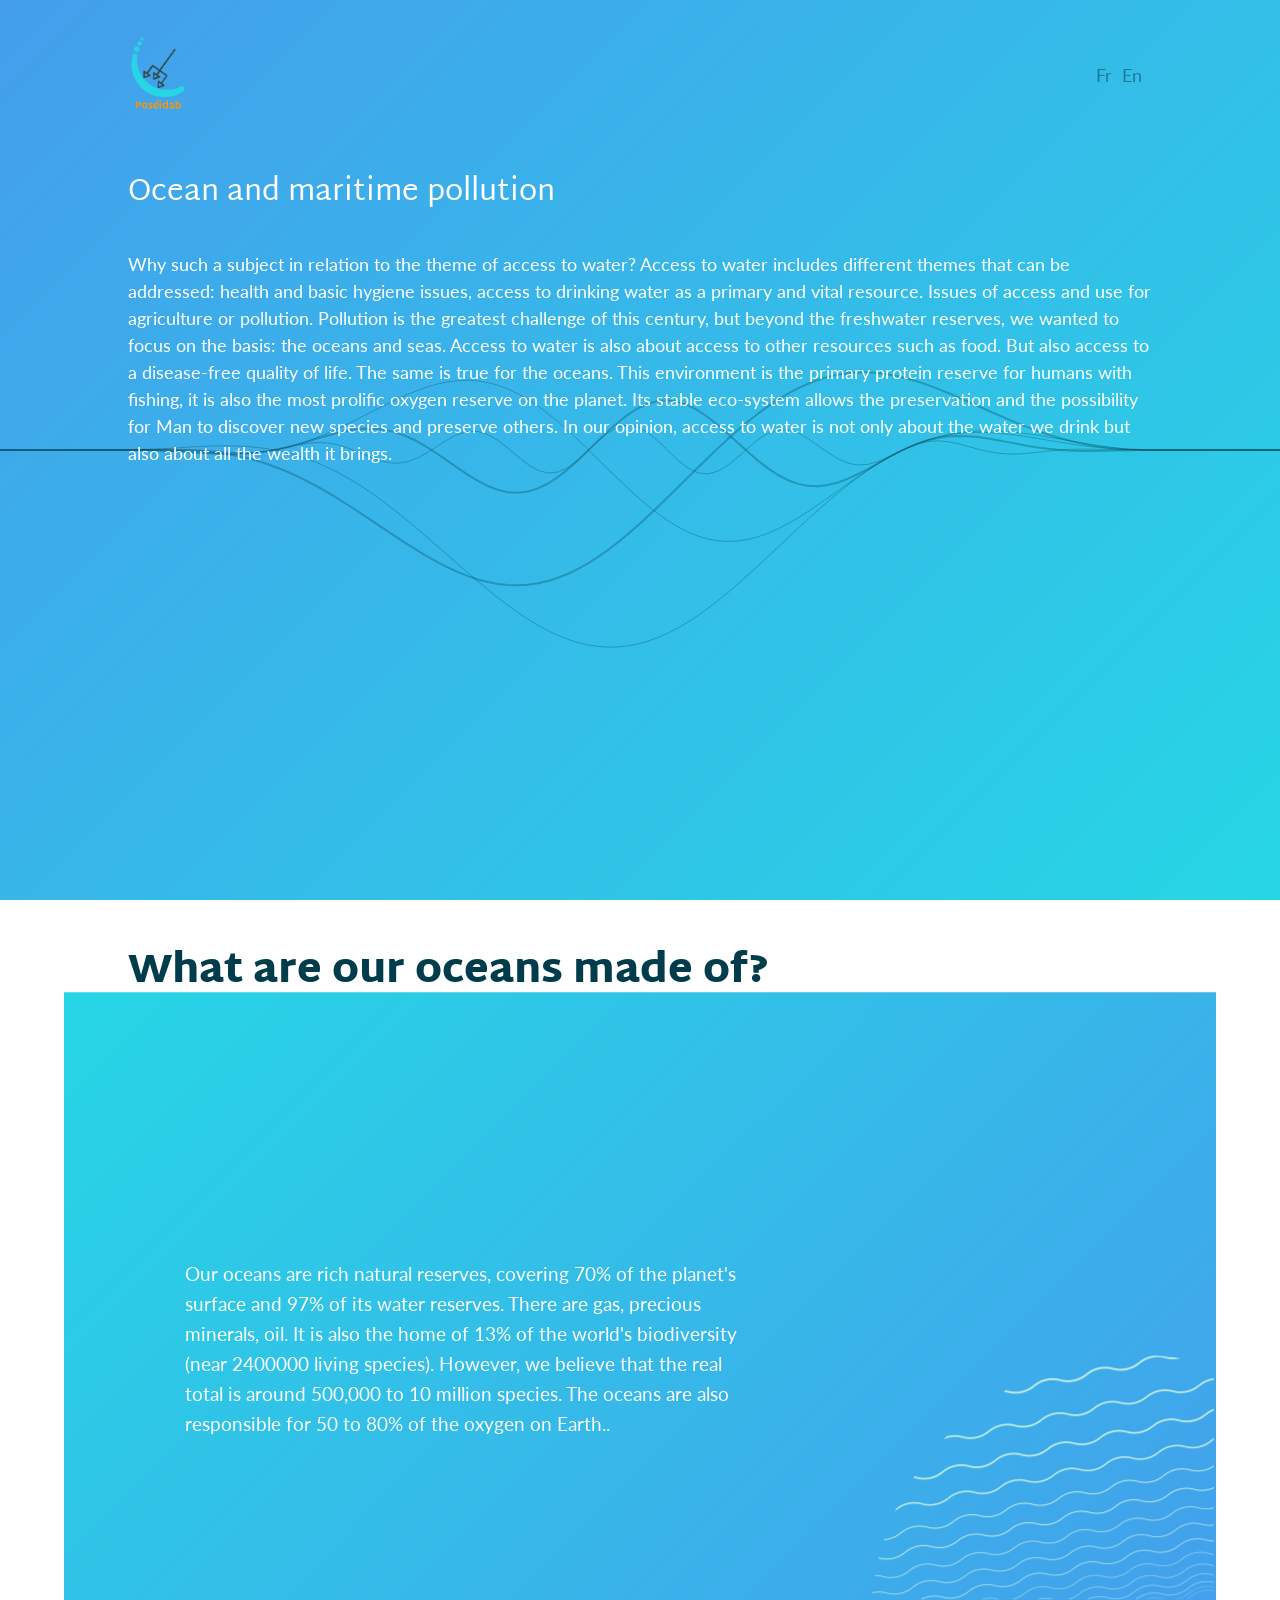
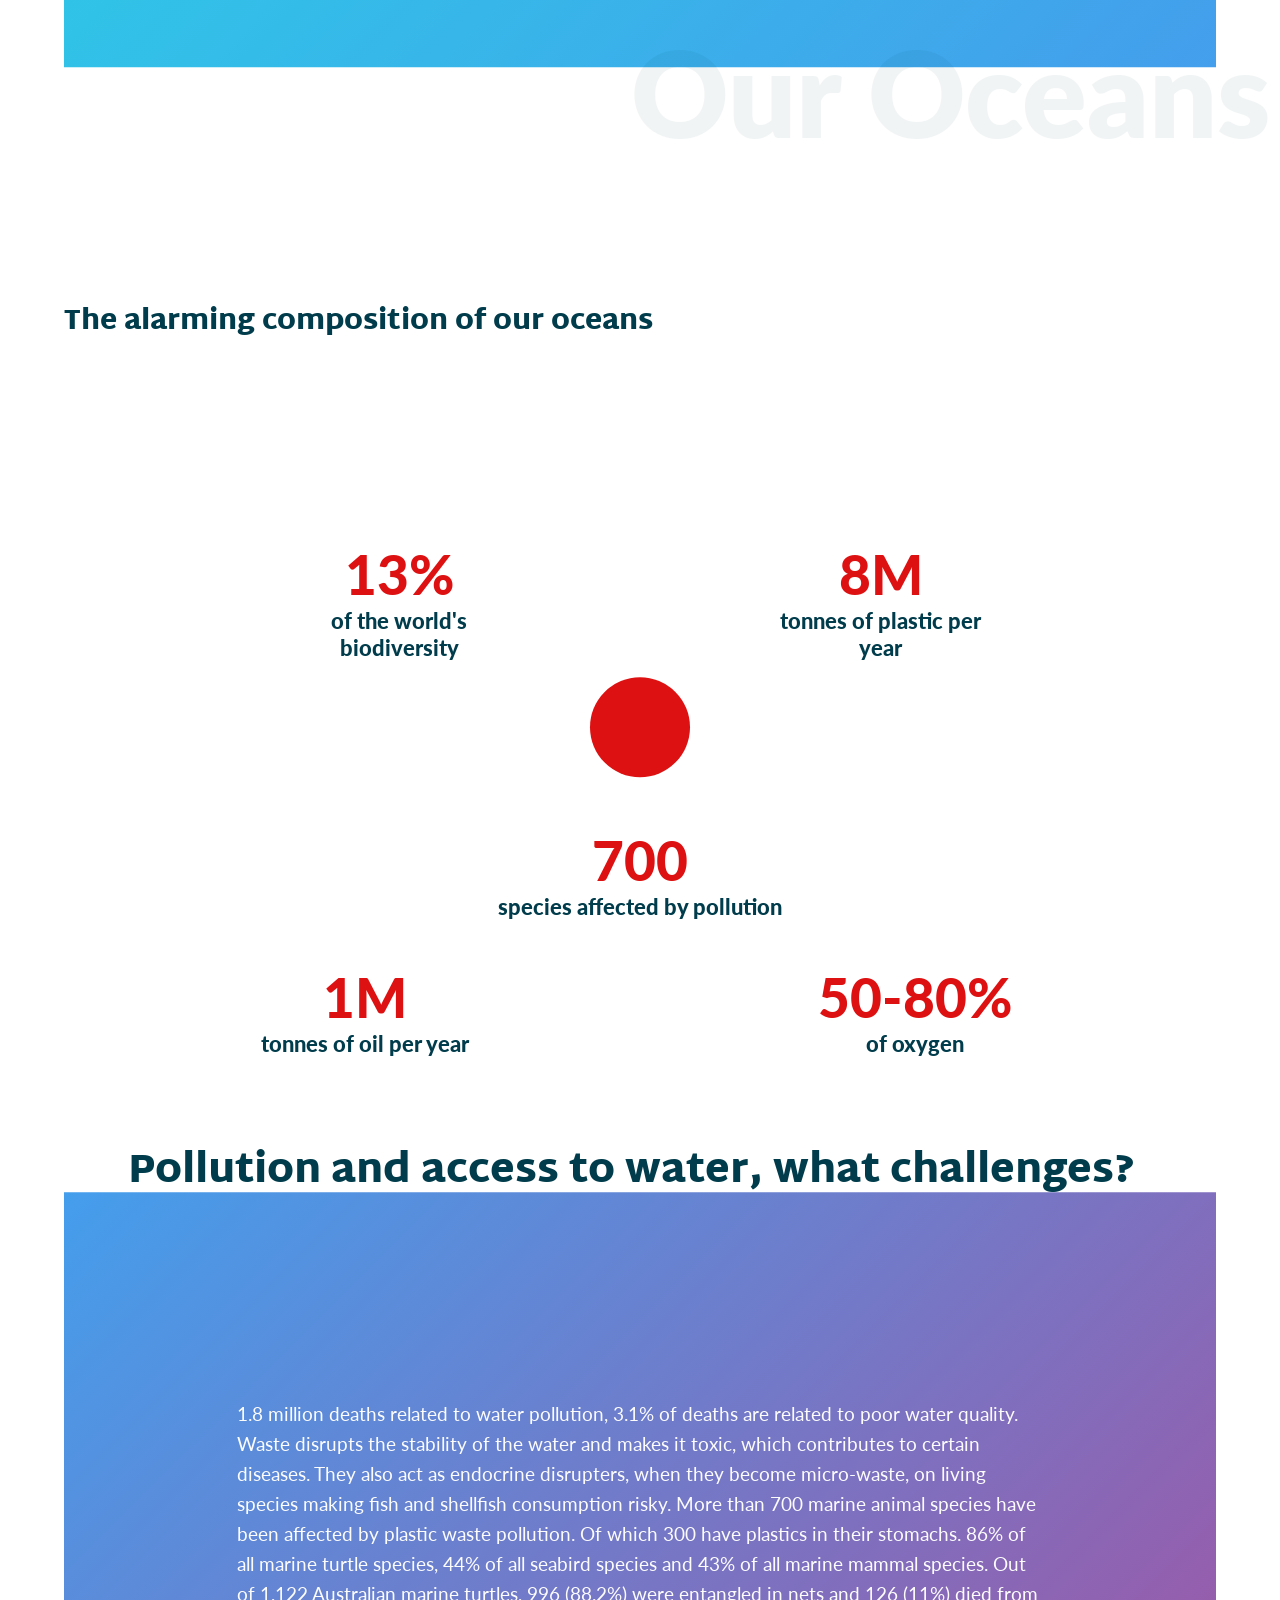
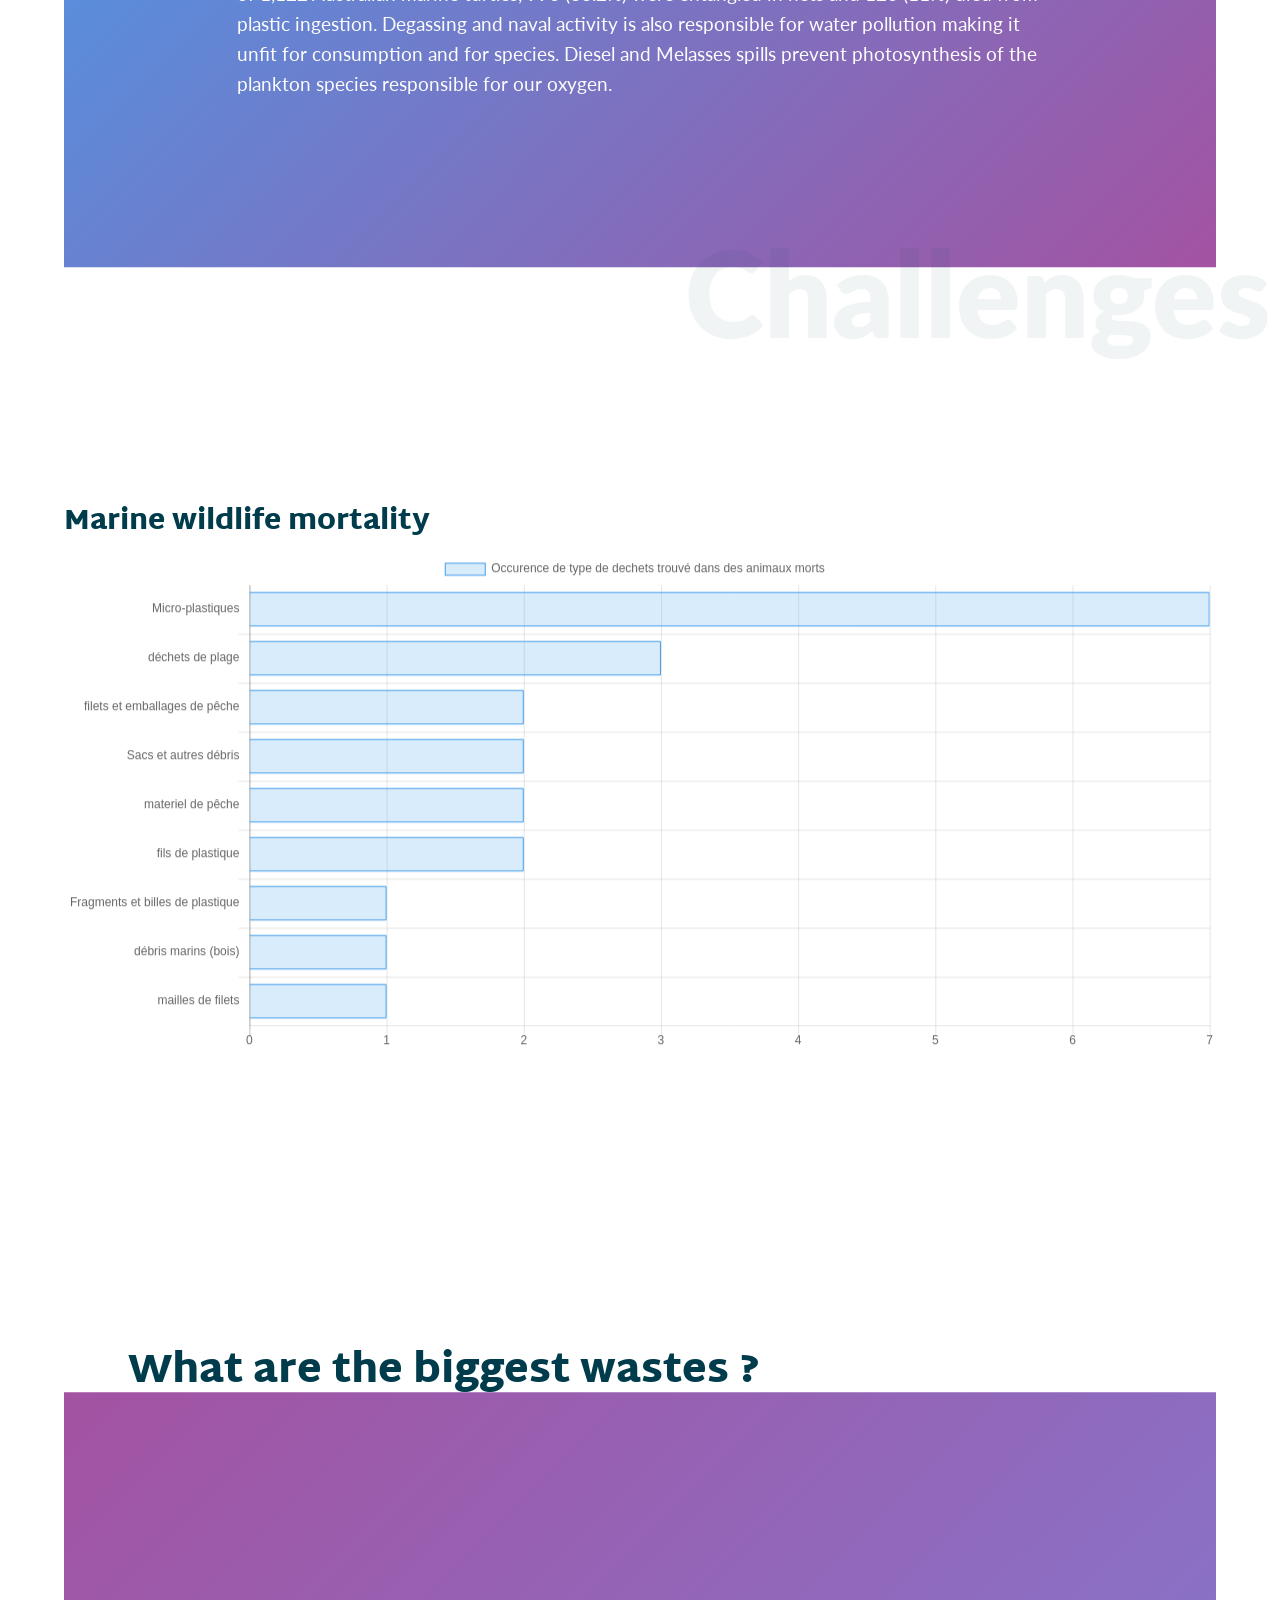
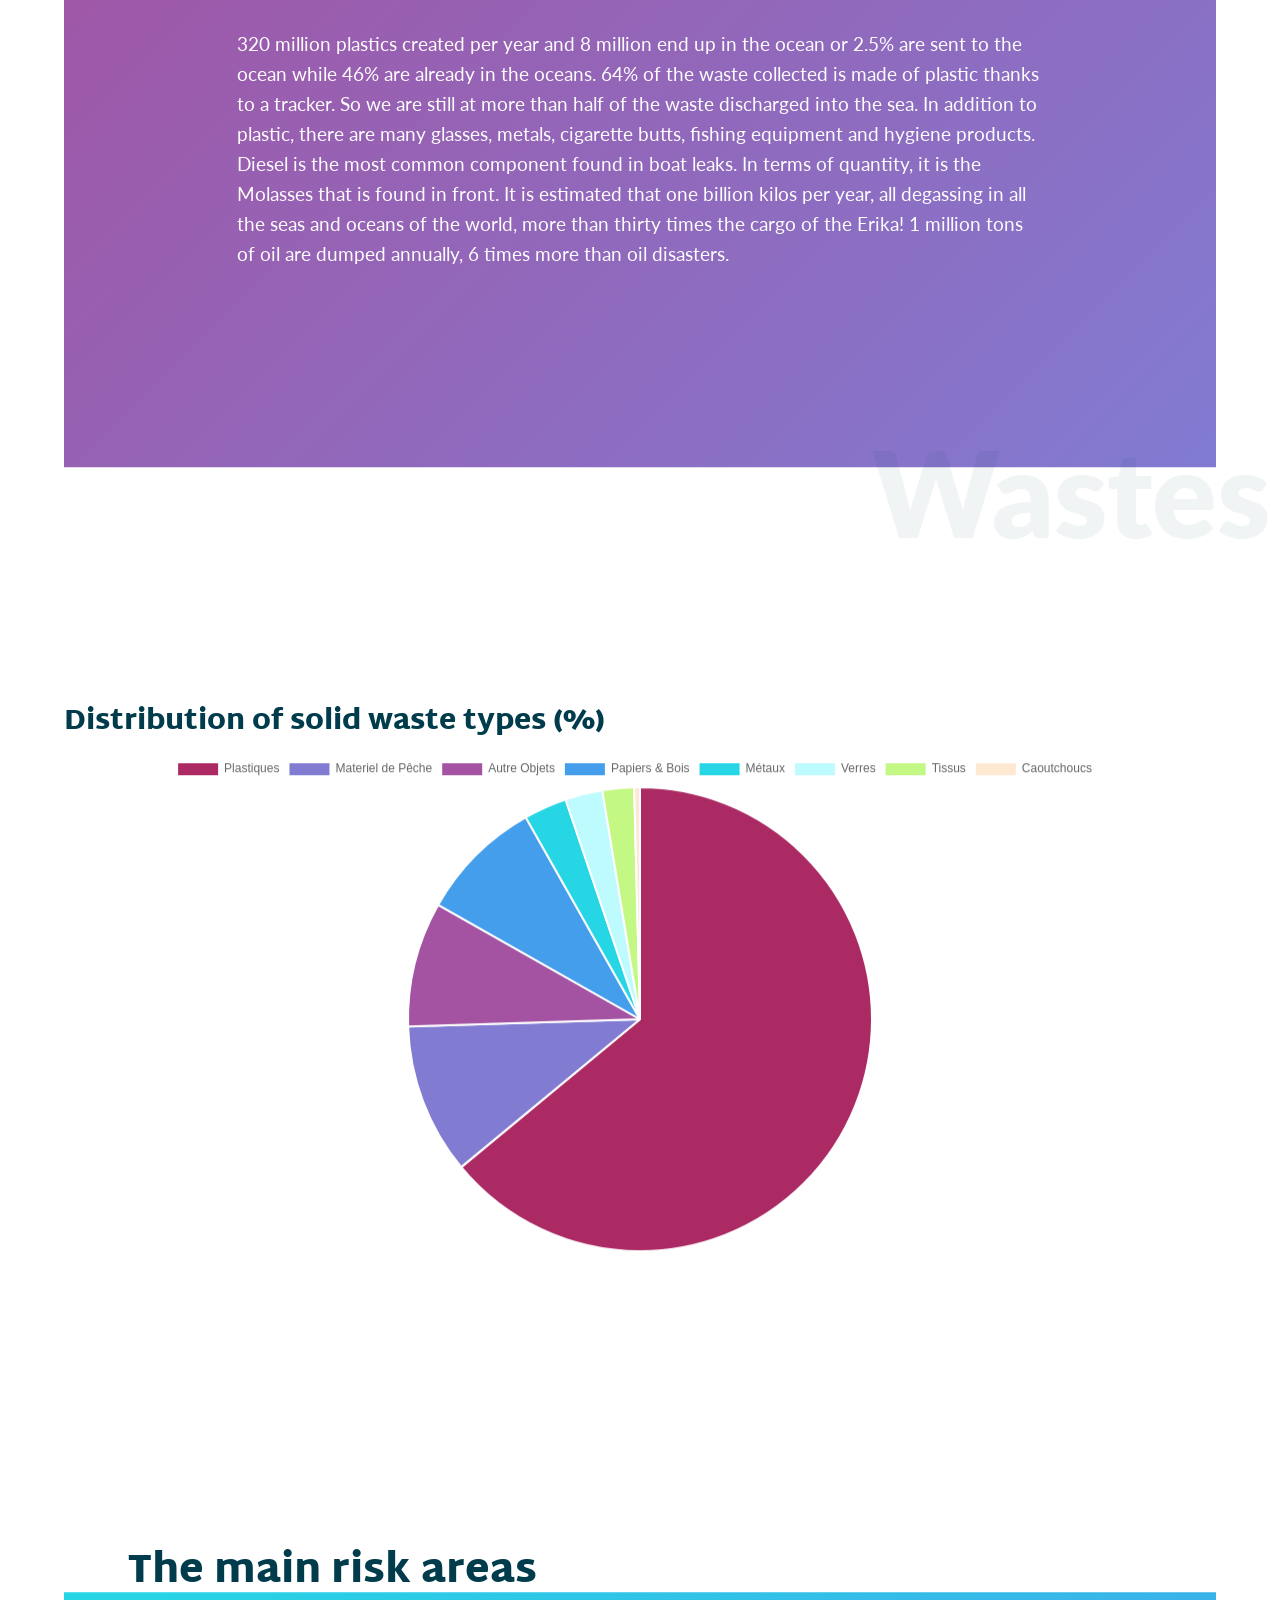
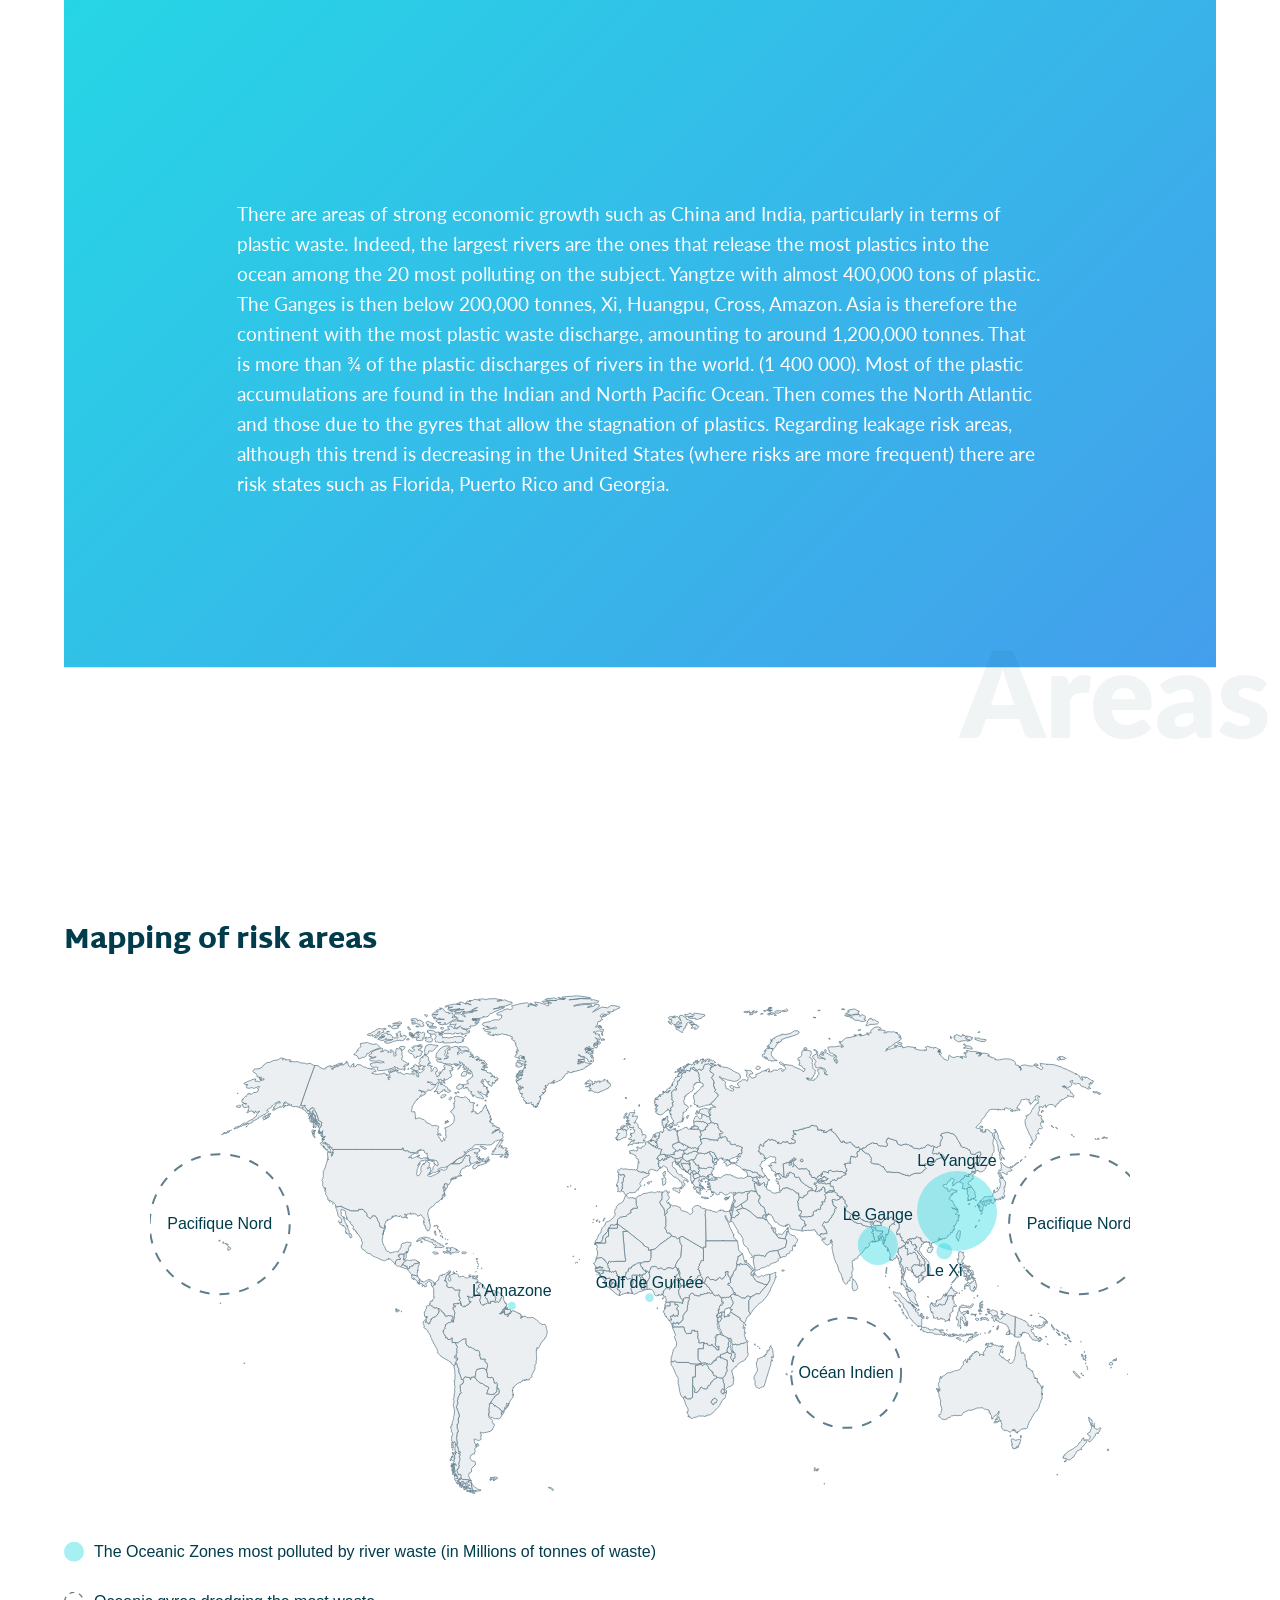
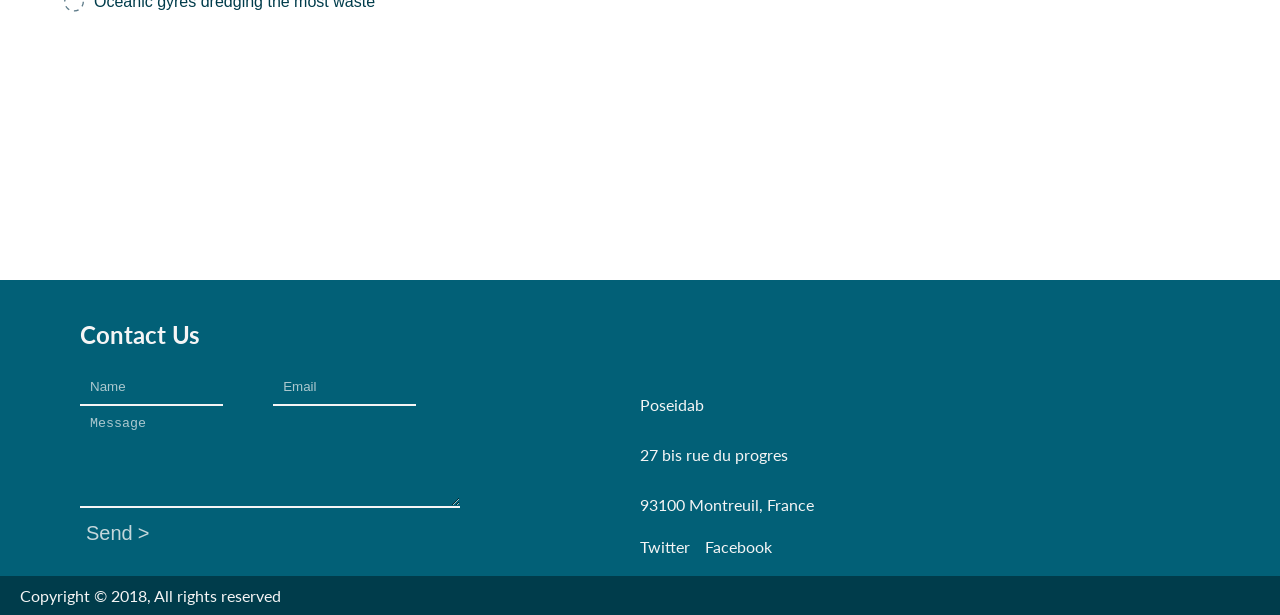
==== commit 7ceac0e1: "new version" ====
--- a/index.html
+++ b/index.html
@@ -1 +1 @@
-<!doctype html><html lang="en"><head><meta charset="utf-8"><meta name="viewport" content="width=device-width,initial-scale=1,shrink-to-fit=no"><meta name="theme-color" content="#000000"><link rel="manifest" href="/manifest.json"><link rel="shortcut icon" href="/favicon.ico"><link href="https://fonts.googleapis.com/css?family=Lato:300,400,700,900|Martel+Sans:900" rel="stylesheet"><title>Poseidab</title><link href="/static/css/main.5748a0f2.css" rel="stylesheet"></head><body><div id="root"></div><script type="text/javascript" src="/static/js/main.746691eb.js"></script></body></html>+<!doctype html><html lang="en"><head><meta charset="utf-8"><meta name="viewport" content="width=device-width,initial-scale=1,shrink-to-fit=no"><meta name="theme-color" content="#000000"><link rel="manifest" href="/manifest.json"><link rel="shortcut icon" href="/favicon.ico"><link href="https://fonts.googleapis.com/css?family=Lato:300,400,700,900|Martel+Sans:900" rel="stylesheet"><title>Poseidab</title><link href="/static/css/main.566d0727.css" rel="stylesheet"></head><body><div id="root"></div><script type="text/javascript" src="/static/js/main.867ee6c4.js"></script></body></html>
--- a/static/css/main.566d0727.css
+++ b/static/css/main.566d0727.css
@@ -0,0 +1,2 @@
+footer{font-family:Lato,sans-serif;color:#f5f5f5;background:#026077}footer .footer--container{padding:40px 80px 0;margin:0 auto;max-width:100%}footer .footer--container h2{margin-top:0}footer .footer--container .footer--inner{display:-ms-flexbox;display:flex;-ms-flex-direction:row;flex-direction:row;-ms-flex-pack:justify;justify-content:space-between;-ms-flex-wrap:wrap;flex-wrap:wrap}footer .footer--container form{width:100%;display:-ms-flexbox;display:flex;-ms-flex-direction:column;flex-direction:column;-ms-flex-pack:center;justify-content:center;-ms-flex-align:center;align-items:center}@media screen and (min-width:1221px){footer .footer--container form{display:block;width:50%}}footer .footer--container form button{color:#f5f5f5;opacity:.8;-webkit-transition:all .3s;-o-transition:all .3s;transition:all .3s;outline:none;border:none;background:transparent;font-size:1.25rem;margin:10px 0}footer .footer--container form button:after{-webkit-transition:all .3s;-o-transition:all .3s;transition:all .3s;content:">";margin-left:5px}footer .footer--container form button:hover{cursor:pointer;opacity:1}footer .footer--container form button:hover:after{margin-left:10px}footer .footer--container .info--container{width:100%;display:-ms-flexbox;display:flex;-ms-flex-direction:column;flex-direction:column}@media (max-width:1220px){footer .footer--container .info--container{margin-top:20px}}@media screen and (min-width:1221px){footer .footer--container .info--container{width:50%}}footer .footer--container .info--container__content{-ms-flex:1 1 0%;flex:1 1 0%;margin-top:60px;line-height:50px}footer .footer--container .info--container__icons ul{padding:0;margin:0}footer .footer--container .info--container__icons ul li{display:inline-block;margin-right:15px}footer .footer--container .info--container__icons ul li:last-of-type{margin-right:0}footer .footer--container .footer--sub{-ms-flex-pack:justify;justify-content:space-between;-ms-flex-align:center;align-items:center;padding:10px 20px;background:#003c4b;margin-top:20px;position:relative;left:-80px;width:calc(100vw - 40px);-ms-flex-wrap:wrap;flex-wrap:wrap;display:-ms-flexbox;display:flex}footer .footer--container .footer--sub h2{margin:0}footer .footer--container .footer--sub ul{margin:0;padding:0}footer .footer--container .footer--sub ul li{display:inline-block;margin-right:15px}input[type=text]{width:22%;padding-right:40px}@media screen and (max-width:767px){input[type=text]{width:100%;margin-top:10px}}@media screen and (min-width:768px) and (max-width:1220px){input[type=text]{margin-right:15px}}@media screen and (min-width:1221px){input[type=text]:first-of-type{margin-right:50px}}.form-group.block{width:100%}.form-group.block textarea{width:100%;height:80px}@media screen and (max-width:767px){.form-group.block{margin-top:20px}}@media screen and (min-width:1221px){.form-group.block{max-width:360px}}input[type=text],textarea{background:transparent;border:none;outline:none;color:#f5f5f5;padding:10px;border-bottom:2px solid #f5f5f5}input[type=text]::-webkit-input-placeholder,textarea::-webkit-input-placeholder{color:#f5f5f5;opacity:.7}input[type=text]:-ms-input-placeholder,textarea:-ms-input-placeholder{color:#f5f5f5;opacity:.7}input[type=text]::placeholder,textarea::placeholder{color:#f5f5f5;opacity:.7}.block__2 .block__2-first{background:#fff;height:100vh;width:100%;position:relative}.block__2 .block__2-first.no-height{min-height:100vh;height:120vh}@media screen and (max-width:767px){.block__2 .block__2-first.no-height{min-height:0;height:auto}}@media screen and (max-width:767px){.block__2 .block__2-first{margin:80px 0 20px;display:block;min-height:0;height:auto}}.block__2 .block__2-first h3{color:#003c4b;font-family:Martel Sans,sans-serif;font-size:40px;font-weight:900;position:absolute;z-index:1;left:10%;top:4%;margin:0}@media screen and (max-width:767px){.block__2 .block__2-first h3{text-align:center;left:50%;width:92%;top:0;-webkit-transform:translate(-50%,-100%);-ms-transform:translate(-50%,-100%);transform:translate(-50%,-100%);font-size:21px;line-height:1.2;display:block;min-height:0;height:auto}}.block__2 .block__2-first h4{color:#003c4b;font-family:Lato,sans-serif;font-size:120px;font-weight:800;position:absolute;right:10px;bottom:4%;z-index:1;opacity:.05;margin:0}@media screen and (max-width:767px){.block__2 .block__2-first h4{display:none}}.block__2 .block__2-first h5{color:#003c4b;font-family:Martel Sans,sans-serif;font-size:28px;font-weight:900;display:block;margin:5px 0}@media screen and (max-width:767px){.block__2 .block__2-first h5{text-align:center;font-size:21px;line-height:1.2}}.block__2 .block__2-first .legend{display:block;width:80%;height:auto}.block__2 .block__2-first .legend .fleuve,.block__2 .block__2-first .legend .gyre{display:-ms-flexbox;display:flex;-ms-flex-pack:left;justify-content:left;-ms-flex-align:center;align-items:center}.block__2 .block__2-first .legend img{width:20px;margin-right:10px;height:auto}.block__2 .block__2-first .block__2-container{position:absolute;width:90%;height:75%;top:50%;background:-webkit-linear-gradient(-45deg,#a353a2,#817bd2);background:-webkit-linear-gradient(315deg,#a353a2,#817bd2);background:-o-linear-gradient(315deg,#a353a2 0,#817bd2 100%);background:linear-gradient(135deg,#a353a2,#817bd2);left:50%;-webkit-transform:translateX(-50%) translateY(-53%);-ms-transform:translateX(-50%) translateY(-53%);transform:translateX(-50%) translateY(-53%)}@media screen and (max-width:767px){.block__2 .block__2-first .block__2-container{margin:0 auto;position:relative;display:block;height:auto;top:0;left:0;-webkit-transform:none;-ms-transform:none;transform:none;padding:25px 10px}}.block__2 .block__2-first .block__2-container.blue{background:-webkit-linear-gradient(-45deg,#26d6e5,#449eec);background:-webkit-linear-gradient(315deg,#26d6e5,#449eec);background:-o-linear-gradient(315deg,#26d6e5 0,#449eec 100%);background:linear-gradient(135deg,#26d6e5,#449eec)}.block__2 .block__2-first .block__2-container.orange{background:-webkit-linear-gradient(-45deg,#449eec,#a353a2);background:-webkit-linear-gradient(315deg,#449eec,#a353a2);background:-o-linear-gradient(315deg,#449eec 0,#a353a2 100%);background:linear-gradient(135deg,#449eec,#a353a2)}.block__2 .block__2-first .block__2-container.no-color{background:none}.block__2 .block__2-first .block__2-container button{display:none}.block__2 .block__2-first .block__2-container .block__2-wrapper-r{position:relative;width:100%;height:100%;outline:none}@media screen and (max-width:767px){.block__2 .block__2-first .block__2-container .block__2-wrapper-r{position:relative;display:block;height:auto}}.block__2 .block__2-first .block__2-container .block__2-wrapper-r p{color:#fcfcfc;font-family:Lato,sans-serif;font-size:19px;line-height:30px;font-weight:400;width:70%;position:absolute;top:50%;left:50%;-webkit-transform:translateY(-50%) translateX(-50%);-ms-transform:translateY(-50%) translateX(-50%);transform:translateY(-50%) translateX(-50%)}@media screen and (max-width:767px){.block__2 .block__2-first .block__2-container .block__2-wrapper-r p{font-size:16px;position:relative;display:block;width:90%;margin:0 auto;height:auto;top:0;left:0;-webkit-transform:none;-ms-transform:none;transform:none}}.block__2 .block__2-first .left{left:0;top:0;width:50%;position:absolute;height:100%}@media (max-width:900px){.block__2 .block__2-first .left{float:none;width:100%}}@media screen and (max-width:767px){.block__2 .block__2-first .left{position:relative;width:100%;display:block}}.block__2 .block__2-first .left h2{position:absolute;top:20%;right:0;color:#fcfcfc;font-family:Lato,sans-serif;font-size:30px;line-height:36px;padding:20px 0;font-weight:400;margin-top:0}@media (max-width:900px){.block__2 .block__2-first .left h2{right:50%;-webkit-transform:translateX(50%);-ms-transform:translateX(50%);transform:translateX(50%)}}@media (max-width:600px){.block__2 .block__2-first .left h2{font-size:22px}}@media screen and (max-width:767px){.block__2 .block__2-first .left h2{top:0;right:0;-webkit-transform:none;-ms-transform:none;transform:none;position:relative;display:block}}.block__2 .block__2-first .left .left-container{position:relative;width:100%;height:100%}.block__2 .block__2-first .left .bottom-part{position:absolute;display:-ms-flexbox;display:flex;bottom:10%;right:10px;width:45%}.block__2 .block__2-first .left .bottom-part .bottom-title{margin-right:40px;font-size:10px;color:#fcfcfc;font-family:Lato,sans-serif;white-space:nowrap;opacity:.5}.block__2 .block__2-first .left .bottom-part hr{width:50%;font-size:10px;height:0;border:1px solid #fcfcfc;opacity:.5;margin-right:40px;margin-top:15px}.block__2 .block__2-first .left .bottom-part .bottom-number{font-size:10px;color:#fcfcfc;opacity:.5;font-family:Lato,sans-serif}.block__2 .block__2-first .right{top:0;right:0;width:50%;position:absolute;height:100%}@media (max-width:900px){.block__2 .block__2-first .right{display:none!important}}.block__2 .block__2-first .right .right-container{position:relative;width:100%;height:100%}.block__2 .block__2-first .right .right-container img{position:absolute;bottom:10%;left:50%;-webkit-transform:translateX(-50%);-ms-transform:translateX(-50%);transform:translateX(-50%)}.slick-list,.slick-track{height:100%}.history .left{width:70%!important}@media (max-width:900px){.history .left{width:100%!important}}.history .left h3{margin-top:0}@media (max-width:900px){.history .left h3{font-size:16px!important;line-height:26px!important}}@media (max-width:600px){.history .left h3{font-size:14px!important;line-height:20px!important}}.history .right{width:30%!important}.will-animate{opacity:0;-webkit-transform:translateY(50px);-ms-transform:translateY(50px);transform:translateY(50px);-webkit-transition:all .6s cubic-bezier(.25,.46,.45,.94);-o-transition:all .6s cubic-bezier(.25,.46,.45,.94);transition:all .6s cubic-bezier(.25,.46,.45,.94)}.animate{opacity:1;-webkit-transform:translateY(0);-ms-transform:translateY(0);transform:translateY(0)}.slick-slider{-webkit-box-sizing:border-box;box-sizing:border-box;-webkit-user-select:none;-moz-user-select:none;-ms-user-select:none;user-select:none;-webkit-touch-callout:none;-khtml-user-select:none;-ms-touch-action:pan-y;touch-action:pan-y;-webkit-tap-highlight-color:transparent}.slick-list,.slick-slider{position:relative;display:block}.slick-list{overflow:hidden;margin:0;padding:0}.slick-list:focus{outline:none}.slick-list.dragging{cursor:pointer;cursor:hand}.slick-slider .slick-list,.slick-slider .slick-track{-webkit-transform:translateZ(0);-ms-transform:translateZ(0);transform:translateZ(0)}.slick-track{position:relative;top:0;left:0;display:block;margin-left:auto;margin-right:auto}.slick-track:after,.slick-track:before{display:table;content:""}.slick-track:after{clear:both}.slick-loading .slick-track{visibility:hidden}.slick-slide{display:none;float:left;height:100%;min-height:1px}[dir=rtl] .slick-slide{float:right}.slick-slide img{display:block}.slick-slide.slick-loading img{display:none}.slick-slide.dragging img{pointer-events:none}.slick-initialized .slick-slide{display:block}.slick-loading .slick-slide{visibility:hidden}.slick-vertical .slick-slide{display:block;height:auto;border:1px solid transparent}.slick-arrow.slick-hidden{display:none}.slick-loading .slick-list{background:#fff url([data-uri]) 50% no-repeat}@font-face{font-family:slick;font-weight:400;font-style:normal;src:url(/static/media/slick.ced611da.eot);src:url(/static/media/slick.ced611da.eot?#iefix) format("embedded-opentype"),url(/static/media/slick.b7c9e1e4.woff) format("woff"),url(/static/media/slick.d41f55a7.ttf) format("truetype"),url(/static/media/slick.f97e3bbf.svg#slick) format("svg")}.slick-next,.slick-prev{font-size:0;line-height:0;position:absolute;top:50%;display:block;width:20px;height:20px;padding:0;-webkit-transform:translateY(-50%);-ms-transform:translateY(-50%);transform:translateY(-50%);cursor:pointer;border:none}.slick-next,.slick-next:focus,.slick-next:hover,.slick-prev,.slick-prev:focus,.slick-prev:hover{color:transparent;outline:none;background:transparent}.slick-next:focus:before,.slick-next:hover:before,.slick-prev:focus:before,.slick-prev:hover:before{opacity:1}.slick-next.slick-disabled:before,.slick-prev.slick-disabled:before{opacity:.25}.slick-next:before,.slick-prev:before{font-family:slick;font-size:20px;line-height:1;opacity:.75;color:#fff;-webkit-font-smoothing:antialiased;-moz-osx-font-smoothing:grayscale}.slick-prev{left:-25px}[dir=rtl] .slick-prev{right:-25px;left:auto}.slick-prev:before{content:"\2190"}[dir=rtl] .slick-prev:before{content:"\2192"}.slick-next{right:-25px}[dir=rtl] .slick-next{right:auto;left:-25px}.slick-next:before{content:"\2192"}[dir=rtl] .slick-next:before{content:"\2190"}.slick-dotted.slick-slider{margin-bottom:30px}.slick-dots{position:absolute;bottom:-25px;display:block;width:100%;padding:0;margin:0;list-style:none;text-align:center}.slick-dots li{position:relative;display:inline-block;margin:0 5px;padding:0}.slick-dots li,.slick-dots li button{width:20px;height:20px;cursor:pointer}.slick-dots li button{font-size:0;line-height:0;display:block;padding:5px;color:transparent;border:0;outline:none;background:transparent}.slick-dots li button:focus,.slick-dots li button:hover{outline:none}.slick-dots li button:focus:before,.slick-dots li button:hover:before{opacity:1}.slick-dots li button:before{font-family:slick;font-size:6px;line-height:20px;position:absolute;top:0;left:0;width:20px;height:20px;content:"\2022";text-align:center;opacity:.25;color:#000;-webkit-font-smoothing:antialiased;-moz-osx-font-smoothing:grayscale}.slick-dots li.slick-active button:before{opacity:.75;color:#000}.stats-container{position:relative;height:90vh;padding:0 0 50px;background:#fff}.stats-container ul{position:absolute;width:100%;height:100%;padding:0}.stats-container ul li.text{z-index:4;width:210px;position:absolute;font-family:Lato,sans-serif;list-style:none;text-align:center}.stats-container ul li.text span{color:#003c4b;font-weight:bolder;font-size:22px}@media screen and (max-width:767px){.stats-container ul li.text span{text-align:center;font-size:18px;line-height:1.2}}.stats-container ul li.text span span.number{font-size:55px;color:#d11}@media screen and (max-width:767px){.stats-container ul li.text span span.number{text-align:center;font-size:50px}}.stats-container ul li.text.h1{width:300px;left:50%;top:50%;-webkit-transform:translate(-50%,-50%);-webkit-transform-origin:-50%,-50%;-webkit-transform:translate(-50%,30%);-ms-transform:translate(-50%,30%);transform:translate(-50%,30%);color:#afc5dd}.stats-container ul li.text.text-1{left:20%;top:20%}.stats-container ul li.text.text-2{left:17%;bottom:20%}.stats-container ul li.text.text-3{right:20%;top:20%}.stats-container ul li.text.text-4{right:17%;bottom:20%}.stats-container #wave{position:absolute;z-index:0;width:720px;height:720px;left:50%;top:50%;margin-left:-360px;margin-top:-360px}.stats-container #wave div{position:absolute;top:0;left:0;right:0;bottom:0;border:none}.stats-container #wave .wave-1,.stats-container #wave .wave-2{border-radius:50%}.stats-container #wave .wave-1{-webkit-animation:animation_wave 5s linear infinite;animation:animation_wave 5s linear infinite}.stats-container #wave .wave-2{-webkit-animation:animation_wave2 5s linear infinite;animation:animation_wave2 5s linear infinite;width:100px;height:100px;background:#afc5dd;left:50%;top:50%;-webkit-transform:translate(-50%,-50%);-webkit-transform-origin:-50%,-50%;-ms-transform:translate(-50%,-50%);transform:translate(-50%,-50%);background:#d11}@-webkit-keyframes animation_wave{0%{opacity:1;width:720px;height:720px}25%{opacity:1;width:710px;height:710px}50%{opacity:1;width:720px;height:720px}75%{opacity:1;width:710px;height:710px}to{opacity:1;width:720px;height:720px}}@keyframes animation_wave{0%{opacity:1;width:720px;height:720px}25%{opacity:1;width:710px;height:710px}50%{opacity:1;width:720px;height:720px}75%{opacity:1;width:710px;height:710px}to{opacity:1;width:720px;height:720px}}@-webkit-keyframes animation_wave2{0%{opacity:1;width:100px;height:100px}25%{opacity:.5;width:110px;height:110px}50%{opacity:1;width:100px;height:100px}75%{opacity:.5;width:110px;height:110px}to{opacity:1;width:100px;height:100px}}@keyframes animation_wave2{0%{opacity:1;width:100px;height:100px}25%{opacity:.5;width:110px;height:110px}50%{opacity:1;width:100px;height:100px}75%{opacity:.5;width:110px;height:110px}to{opacity:1;width:100px;height:100px}}.stats-container #shadow{position:absolute;z-index:1;width:720px;height:720px;left:50%;top:50%;margin-left:-360px;margin-top:-360px}.stats-container #shadow div{z-index:-3;position:absolute;top:0;left:0;right:0;bottom:0;border:5px solid #d11}.stats-container #shadow .shadow-1,.stats-container #shadow .shadow-2,.stats-container #shadow .shadow-3,.stats-container #shadow .shadow-4,.stats-container #shadow .shadow-5,.stats-container #shadow .shadow-6,.stats-container #shadow .shadow-7,.stats-container #shadow .shadow-8,.stats-container #shadow .shadow-9,.stats-container #shadow .shadow-10,.stats-container #shadow .shadow-11,.stats-container #shadow .shadow-12,.stats-container #shadow .shadow-13{border-radius:50%;-webkit-transform:scale(0);-ms-transform:scale(0);transform:scale(0)}.stats-container #shadow .shadow-1{-webkit-animation:animation_shadow 13s linear infinite;animation:animation_shadow 13s linear infinite;-webkit-animation-delay:0s;animation-delay:0s}.stats-container #shadow .shadow-2{-webkit-animation:animation_shadow 13s linear infinite;animation:animation_shadow 13s linear infinite;-webkit-animation-delay:1s;animation-delay:1s}.stats-container #shadow .shadow-3{-webkit-animation:animation_shadow 13s linear infinite;animation:animation_shadow 13s linear infinite;-webkit-animation-delay:2s;animation-delay:2s}.stats-container #shadow .shadow-4{-webkit-animation:animation_shadow 13s linear infinite;animation:animation_shadow 13s linear infinite;-webkit-animation-delay:3s;nimation-delay:3s}.stats-container #shadow .shadow-5{-webkit-animation:animation_shadow 13s linear infinite;animation:animation_shadow 13s linear infinite;-webkit-animation-delay:4s;animation-delay:4s}.stats-container #shadow .shadow-6{-webkit-animation:animation_shadow 13s linear infinite;animation:animation_shadow 13s linear infinite;-webkit-animation-delay:5s;animation-delay:5s}.stats-container #shadow .shadow-7{-webkit-animation:animation_shadow 13s linear infinite;animation:animation_shadow 13s linear infinite;-webkit-animation-delay:6s;animation-delay:6s}.stats-container #shadow .shadow-8{-webkit-animation:animation_shadow 13s linear infinite;animation:animation_shadow 13s linear infinite;-webkit-animation-delay:7s;animation-delay:7s}.stats-container #shadow .shadow-9{-webkit-animation:animation_shadow 13s linear infinite;animation:animation_shadow 13s linear infinite;-webkit-animation-delay:8s;animation-delay:8s}.stats-container #shadow .shadow-10{-webkit-animation:animation_shadow 13s linear infinite;animation:animation_shadow 13s linear infinite;-webkit-animation-delay:9s;animation-delay:9s}.stats-container #shadow .shadow-11{-webkit-animation:animation_shadow 13s linear infinite;animation:animation_shadow 13s linear infinite;-webkit-animation-delay:10s;animation-delay:10s}.stats-container #shadow .shadow-12{-webkit-animation:animation_shadow 13s linear infinite;animation:animation_shadow 13s linear infinite;-webkit-animation-delay:11s;animation-delay:11s}.stats-container #shadow .shadow-13{-webkit-animation:animation_shadow 13s linear infinite;animation:animation_shadow 13s linear infinite;-webkit-animation-delay:12s;animation-delay:12s}@-webkit-keyframes animation_shadow{0%{-webkit-transform:scale(0);transform:scale(0);opacity:.1;border-width:2px}40%{-webkit-transform:scale(.35);transform:scale(.35);opacity:.1;border-width:5px}90%{-webkit-transform:scale(.85);transform:scale(.85);opacity:0;border-width:10px}to{-webkit-transform:scale(1);transform:scale(1);opacity:0;border-width:10px}}@keyframes animation_shadow{0%{-webkit-transform:scale(0);transform:scale(0);opacity:.1;border-width:2px}40%{-webkit-transform:scale(.35);transform:scale(.35);opacity:.1;border-width:5px}90%{-webkit-transform:scale(.85);transform:scale(.85);opacity:0;border-width:10px}to{-webkit-transform:scale(1);transform:scale(1);opacity:0;border-width:10px}}@media screen and (max-width:1000px){.stats-container #wave div{left:50%;top:50%;-webkit-transform:translate(-50%,-50%);-webkit-transform-origin:-50%,-50%;-ms-transform:translate(-50%,-50%);transform:translate(-50%,-50%)}.wave-1{width:500px}@-webkit-keyframes animation_wave{0%{opacity:1;width:510px;height:510px}25%{opacity:1;width:500px;height:500px}50%{opacity:1;width:510px;height:510px}75%{opacity:1;width:500px;height:500px}to{opacity:1;width:510px;height:510px}}@keyframes animation_wave{0%{opacity:1;width:510px;height:510px}25%{opacity:1;width:500px;height:500px}50%{opacity:1;width:510px;height:510px}75%{opacity:1;width:500px;height:500px}to{opacity:1;width:510px;height:510px}}}@media screen and (max-width:767px){.stats-container ul li.text.text-1,.stats-container ul li.text.text-2{left:10%}.stats-container ul li.text.text-3,.stats-container ul li.text.text-4{right:10%}.stats-container ul li.text span span.number{font-size:40px}}@media screen and (max-width:580px){.stats-container #wave div{left:50%;top:50%;-webkit-transform:translate(-50%,-50%);-webkit-transform-origin:-50%,-50%;-ms-transform:translate(-50%,-50%);transform:translate(-50%,-50%)}.wave-1{width:400px}.stats-container ul li.text span span.number{font-size:30px}.stats-container #shadow{width:500px;height:500px;margin-left:-250px;margin-top:-250px}.stats-container ul li.text.text-1,.stats-container ul li.text.text-3{top:25%}.stats-container ul li.text.text-2,.stats-container ul li.text.text-4{bottom:25%}.stats-container ul li.text span{font-size:17px}@-webkit-keyframes animation_wave{0%{opacity:1;width:410px;height:410px}25%{opacity:1;width:400px;height:400px}50%{opacity:1;width:410px;height:410px}75%{opacity:1;width:400px;height:400px}to{opacity:1;width:410px;height:410px}}@keyframes animation_wave{0%{opacity:1;width:410px;height:410px}25%{opacity:1;width:400px;height:400px}50%{opacity:1;width:410px;height:410px}75%{opacity:1;width:400px;height:400px}to{opacity:1;width:410px;height:410px}}}@media screen and (max-width:480px){.stats-container #shadow,.stats-container #wave{display:none}.stats-container ul{padding-top:50px;text-align:center}.stats-container ul li.text{margin-top:50px;width:auto;position:static}.stats-container ul li.text span{font-size:18px}.stats-container ul li.text span span.number{font-size:40px}.stats-container ul li.text{display:block}.stats-container ul li.text.h1{display:inline;-webkit-transform:none;-ms-transform:none;transform:none}}.header{background:-webkit-linear-gradient(-45deg,#449eec,#26d6e5);background:-webkit-linear-gradient(315deg,#449eec,#26d6e5);background:-o-linear-gradient(315deg,#449eec 0,#26d6e5 100%);background:linear-gradient(135deg,#449eec,#26d6e5);height:100vh;position:relative}@media screen and (max-width:767px){.header{height:auto;padding-bottom:35px}}.header canvas{position:absolute;bottom:0}.header .head{height:150px;display:-ms-flexbox;display:flex;-ms-flex-pack:justify;justify-content:space-between;-ms-flex-align:center;align-items:center}.header .head,.header .header-content{width:80%;margin:0 auto}.header img.logo{width:220px}.header img.mini-logo{display:inline-block;width:60px;height:auto}.header img.menu_btn{display:inline-block;width:25px;cursor:pointer}.header img.scroll{position:absolute;bottom:30px;left:50%;-webkit-transform:translateX(-50%);-ms-transform:translateX(-50%);transform:translateX(-50%);width:20px;cursor:pointer}.header .socials{position:absolute;top:51px;right:200px;display:none}.header .socials .social-single{margin-left:20px}.header .langs{display:inline-block}.header .langs p.langs__{float:left;margin-right:10px;opacity:.5}.header .langs p.langs__.active{opacity:1}.header h2{color:#fff;font-family:Martel Sans,sans-serif;font-size:30px;font-weight:400;line-height:36px;margin-bottom:40px}@media (max-width:600px){.header h2{font-size:22px}}.header p{color:#fff}.header p,.header p a{font-family:Lato,sans-serif;font-size:18px;font-weight:400;line-height:27px}.header p a{color:#003c4b;text-decoration:none}@media (max-width:600px){.header p{font-size:16px}}.newsletter .form{z-index:2;text-align:center}.newsletter .form input[type=email]{background:transparent;outline:none;color:#fff;padding:10px 30px 10px 10px;border-radius:25px;border:1px solid #fff}.newsletter .form input[type=email]::-webkit-input-placeholder{color:#f5f5f5;opacity:.7}.newsletter .form input[type=email]:-ms-input-placeholder{color:#f5f5f5;opacity:.7}.newsletter .form input[type=email]::placeholder{color:#f5f5f5;opacity:.7}.newsletter .form button{-webkit-transform:translateX(-35px);-ms-transform:translateX(-35px);transform:translateX(-35px);position:relative;display:inline;color:#f5f5f5;opacity:.8;outline:none;border:none;background:transparent;font-size:1.25rem;margin:10px 0}.newsletter .form button,.newsletter .form button:after{-webkit-transition:all .3s;-o-transition:all .3s;transition:all .3s}.newsletter .form button:after{position:absolute;right:0;top:50%;-webkit-transform:translate(5px,-50%);-ms-transform:translate(5px,-50%);transform:translate(5px,-50%);content:">"}.newsletter .form button:hover{cursor:pointer;opacity:1}.newsletter .form button:hover:after{-webkit-transform:translate(7px,-50%);-ms-transform:translate(7px,-50%);transform:translate(7px,-50%)}.newsletter-first{background:#fff;height:300px;width:100%;position:relative}.newsletter-first .newsletter-container{position:absolute;width:90%;height:75%;top:50%;background:-webkit-linear-gradient(-45deg,#447bb6,#2695b1);background:-webkit-linear-gradient(315deg,#447bb6,#2695b1);background:-o-linear-gradient(315deg,#447bb6 0,#2695b1 100%);background:linear-gradient(135deg,#447bb6,#2695b1);left:50%;-webkit-transform:translateX(-50%) translateY(-53%);-ms-transform:translateX(-50%) translateY(-53%);transform:translateX(-50%) translateY(-53%)}.newsletter-first .newsletter-container h2{text-align:center;color:#fcfcfc;font-family:Lato,sans-serif;font-size:30px;line-height:36px;padding:20px 0;font-weight:400}@media (max-width:900px){.newsletter-first .newsletter-container h2{right:50%;-webkit-transform:translateX(50%);-ms-transform:translateX(50%);transform:translateX(50%)}}@media (max-width:600px){.newsletter-first .newsletter-container h2{font-size:22px}}.newsletter-first .newsletter-container .illu{z-index:-1;position:absolute;bottom:0;left:0}.newsletter-first .bottom-part{position:absolute;display:-ms-flexbox;display:flex;bottom:10%;right:10px;width:45%}.newsletter-first .bottom-part .bottom-title{margin-right:40px;font-size:10px;color:#fcfcfc;font-family:Lato,sans-serif;white-space:nowrap;opacity:.5}.newsletter-first .bottom-part hr{width:50%;font-size:10px;height:0;border:1px solid #fcfcfc;opacity:.5;margin-right:40px;margin-top:15px}.newsletter-first .bottom-part .bottom-number{font-size:10px;color:#fcfcfc;opacity:.5;font-family:Lato,sans-serif}.right{top:0;right:0;width:50%;position:absolute;height:100%}@media (max-width:900px){.right{display:none!important}}.right .right-container{position:relative;width:100%;height:100%}.right .right-container img{position:absolute;bottom:10%;left:50%;-webkit-transform:translateX(-50%);-ms-transform:translateX(-50%);transform:translateX(-50%)}.slick-list,.slick-track{height:100%}.history .left{width:70%!important}@media (max-width:900px){.history .left{width:100%!important}}.history .left h3{margin-top:0}@media (max-width:900px){.history .left h3{font-size:16px!important;line-height:26px!important}}@media (max-width:600px){.history .left h3{font-size:14px!important;line-height:20px!important}}.history .right{width:30%!important}.will-animate{opacity:0;-webkit-transform:translateY(50px);-ms-transform:translateY(50px);transform:translateY(50px);-webkit-transition:all .6s cubic-bezier(.25,.46,.45,.94);-o-transition:all .6s cubic-bezier(.25,.46,.45,.94);transition:all .6s cubic-bezier(.25,.46,.45,.94)}.animate{opacity:1;-webkit-transform:translateY(0);-ms-transform:translateY(0);transform:translateY(0)}.App{text-align:center}.App-logo{-webkit-animation:App-logo-spin infinite 20s linear;animation:App-logo-spin infinite 20s linear;height:80px}.App-header{background-color:#222;height:150px;padding:20px;color:#fff}.App-intro{font-size:large}@-webkit-keyframes App-logo-spin{0%{-webkit-transform:rotate(0deg);transform:rotate(0deg)}to{-webkit-transform:rotate(1turn);transform:rotate(1turn)}}@keyframes App-logo-spin{0%{-webkit-transform:rotate(0deg);transform:rotate(0deg)}to{-webkit-transform:rotate(1turn);transform:rotate(1turn)}}html{padding:0;margin:0;background-color:#fff;font-family:Lato,Arial,"Sans-serif"}p{color:#003c4b}body{overflow-x:hidden}body{margin:0;padding:0;font-family:sans-serif}
+/*# sourceMappingURL=main.566d0727.css.map*/
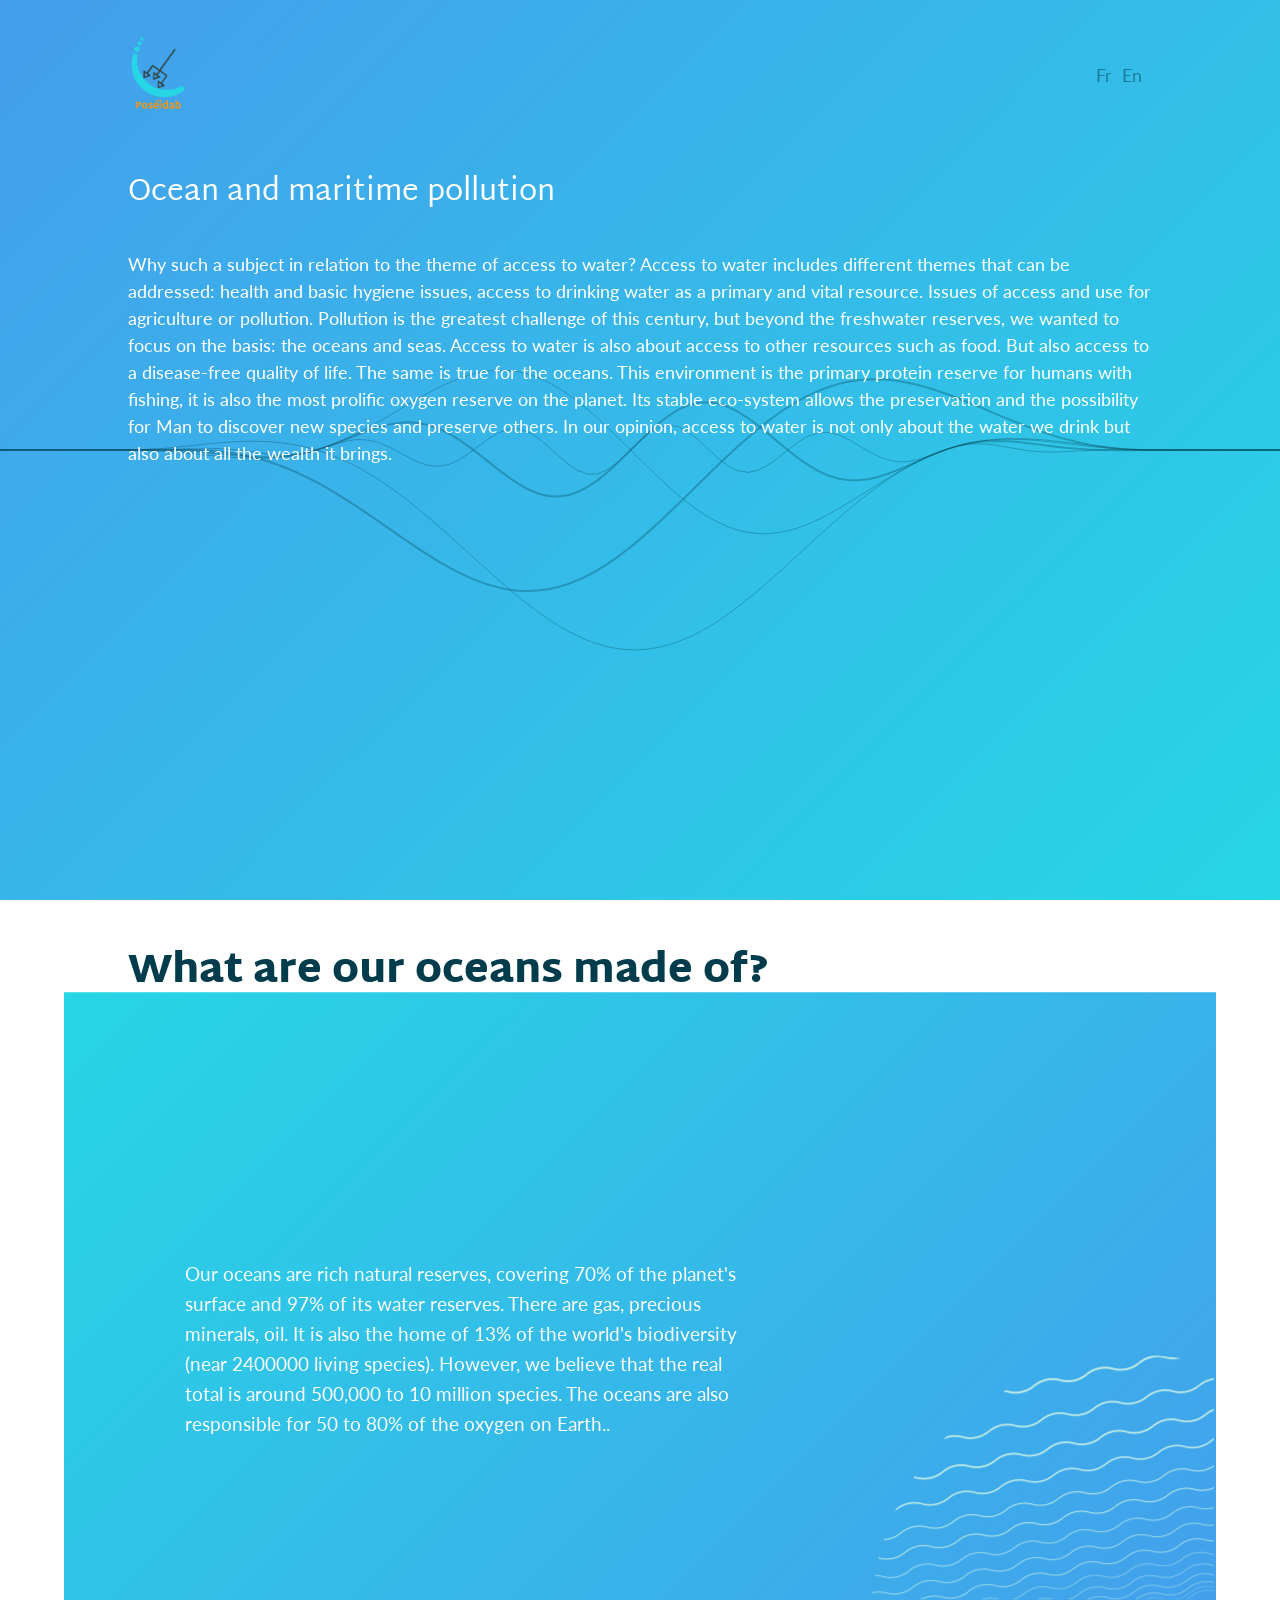
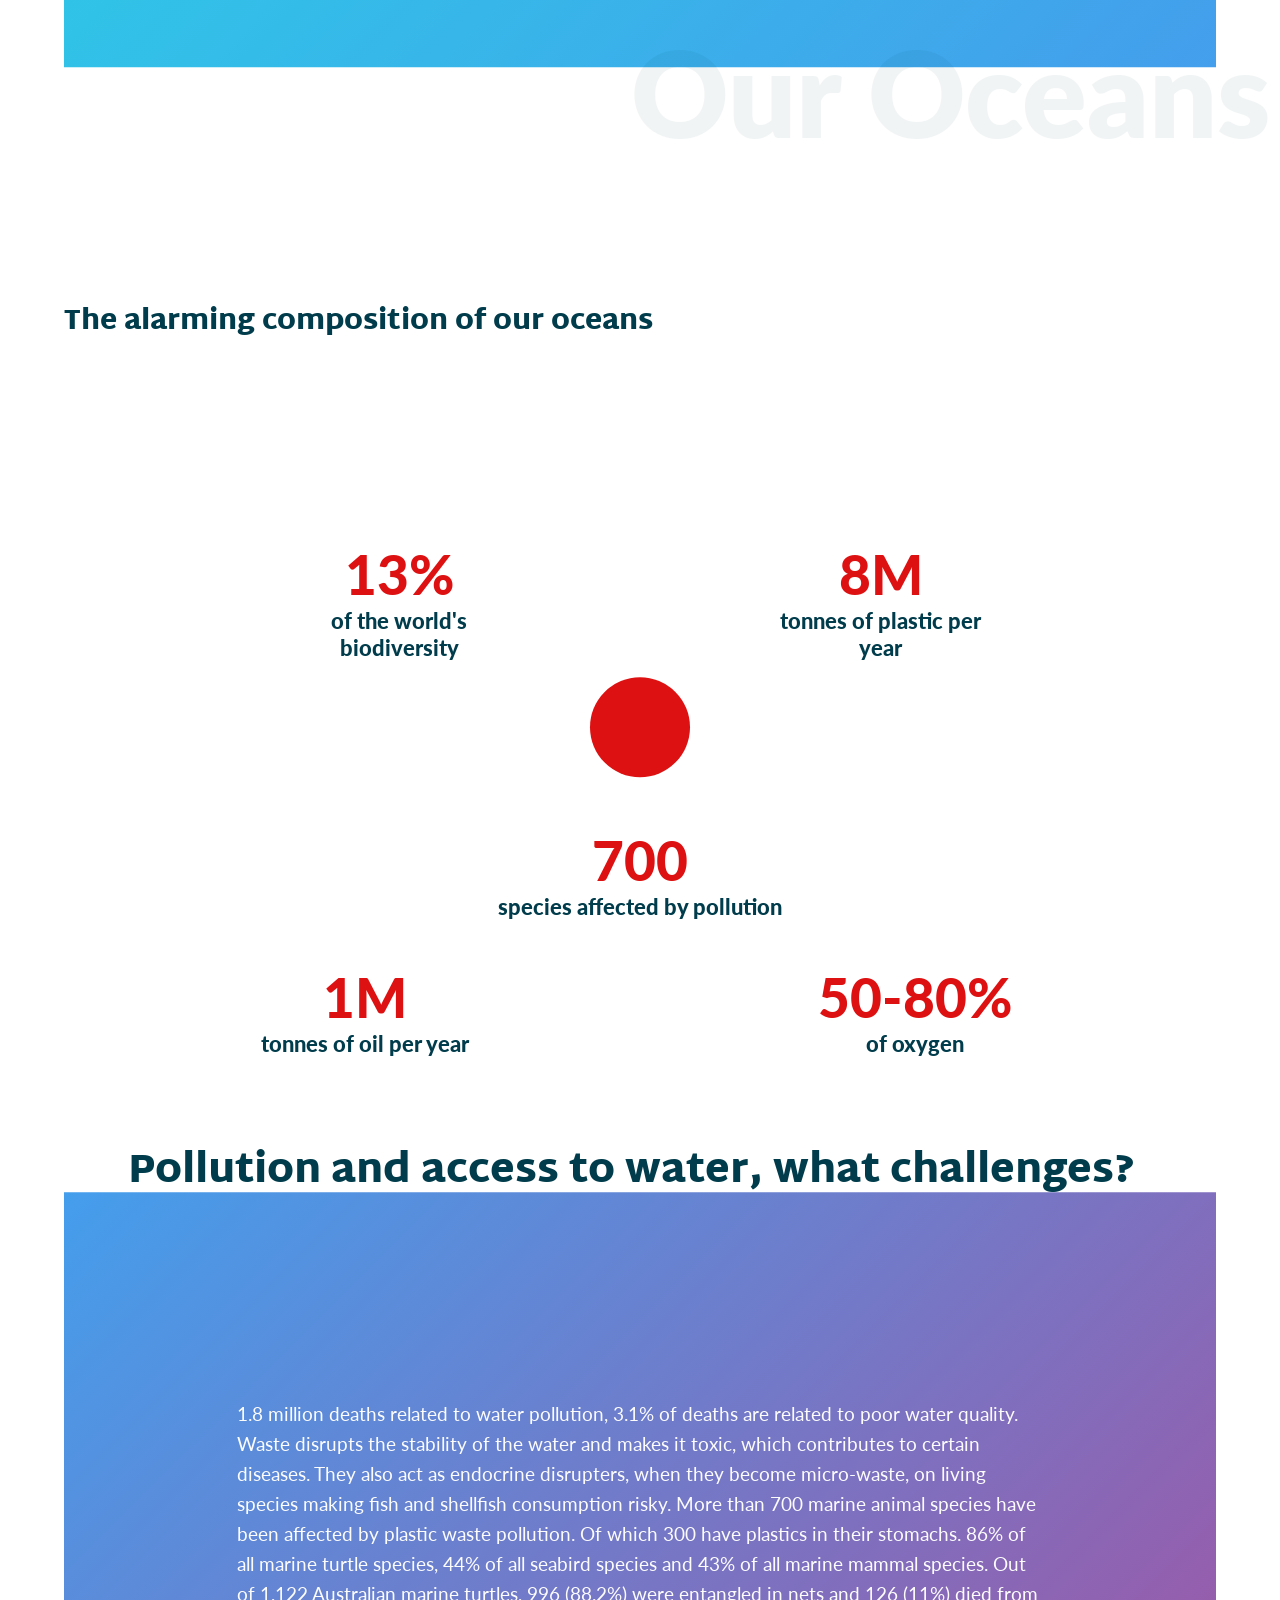
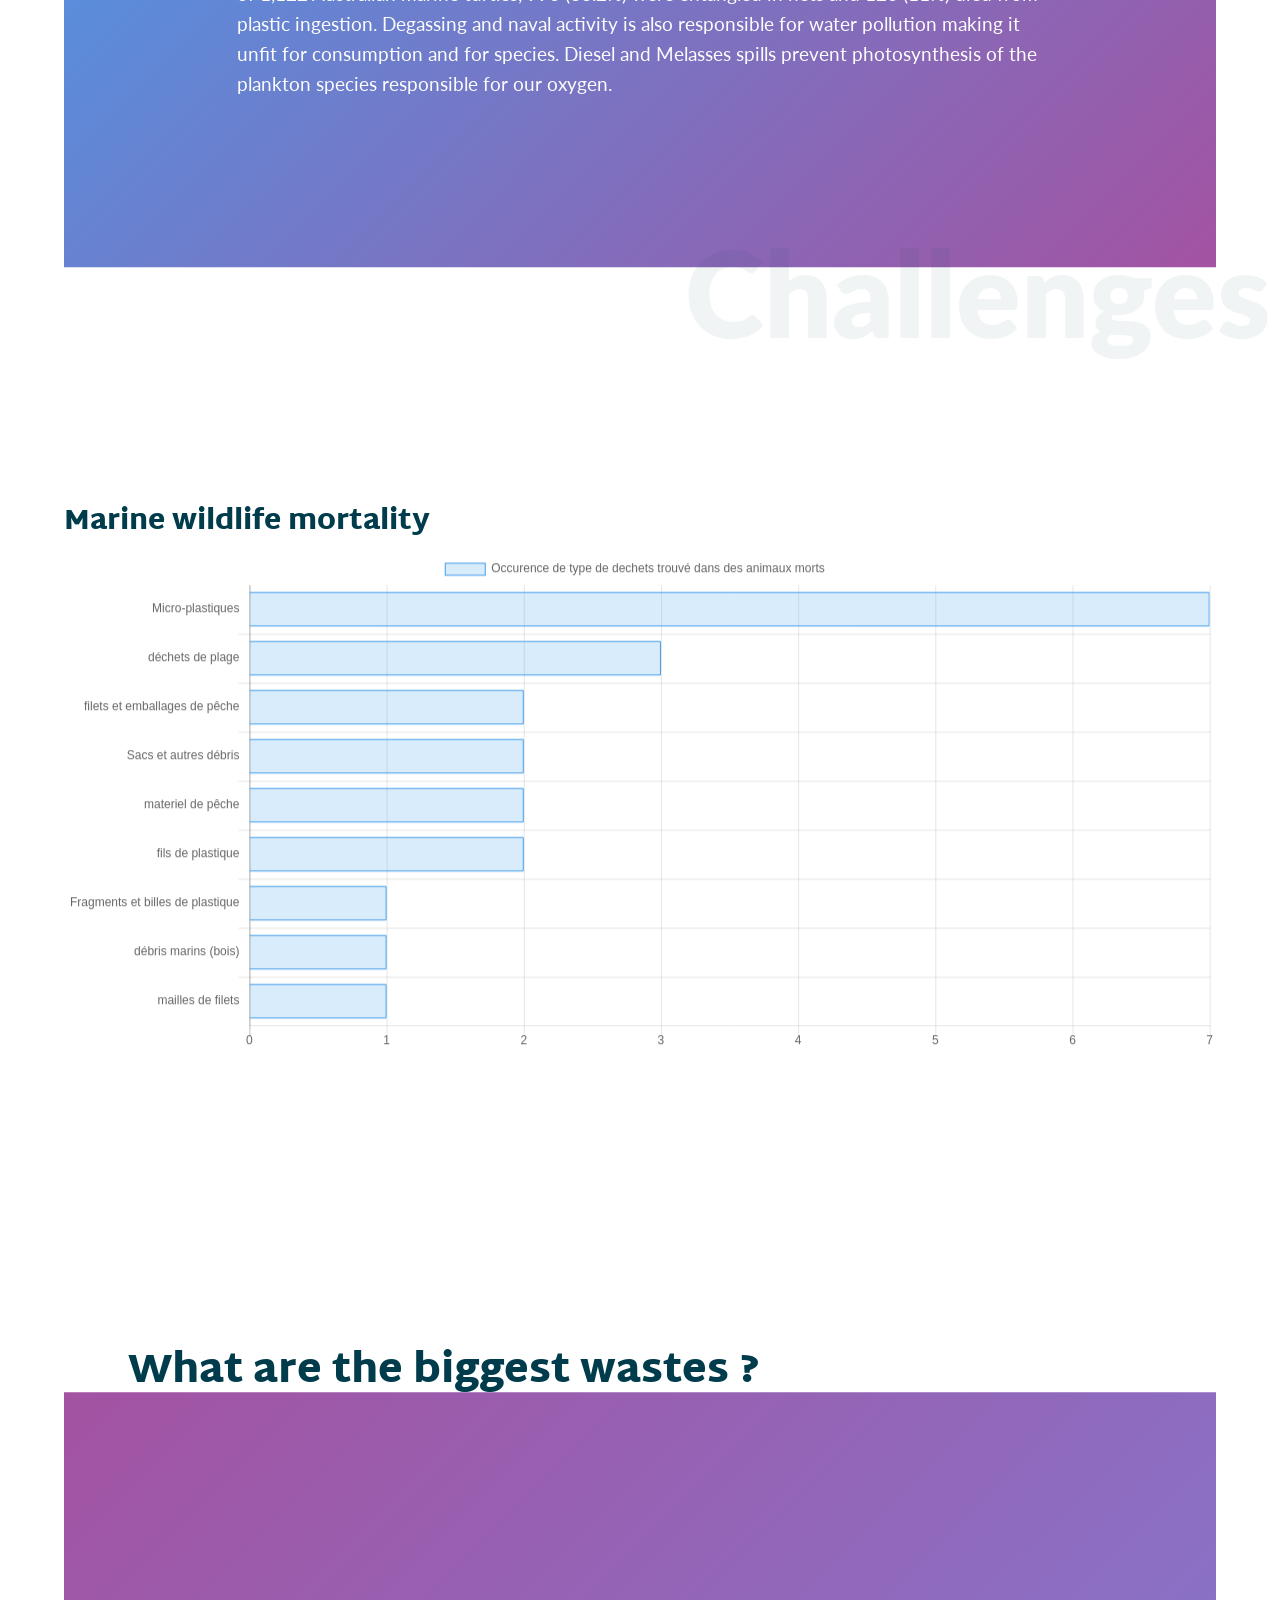
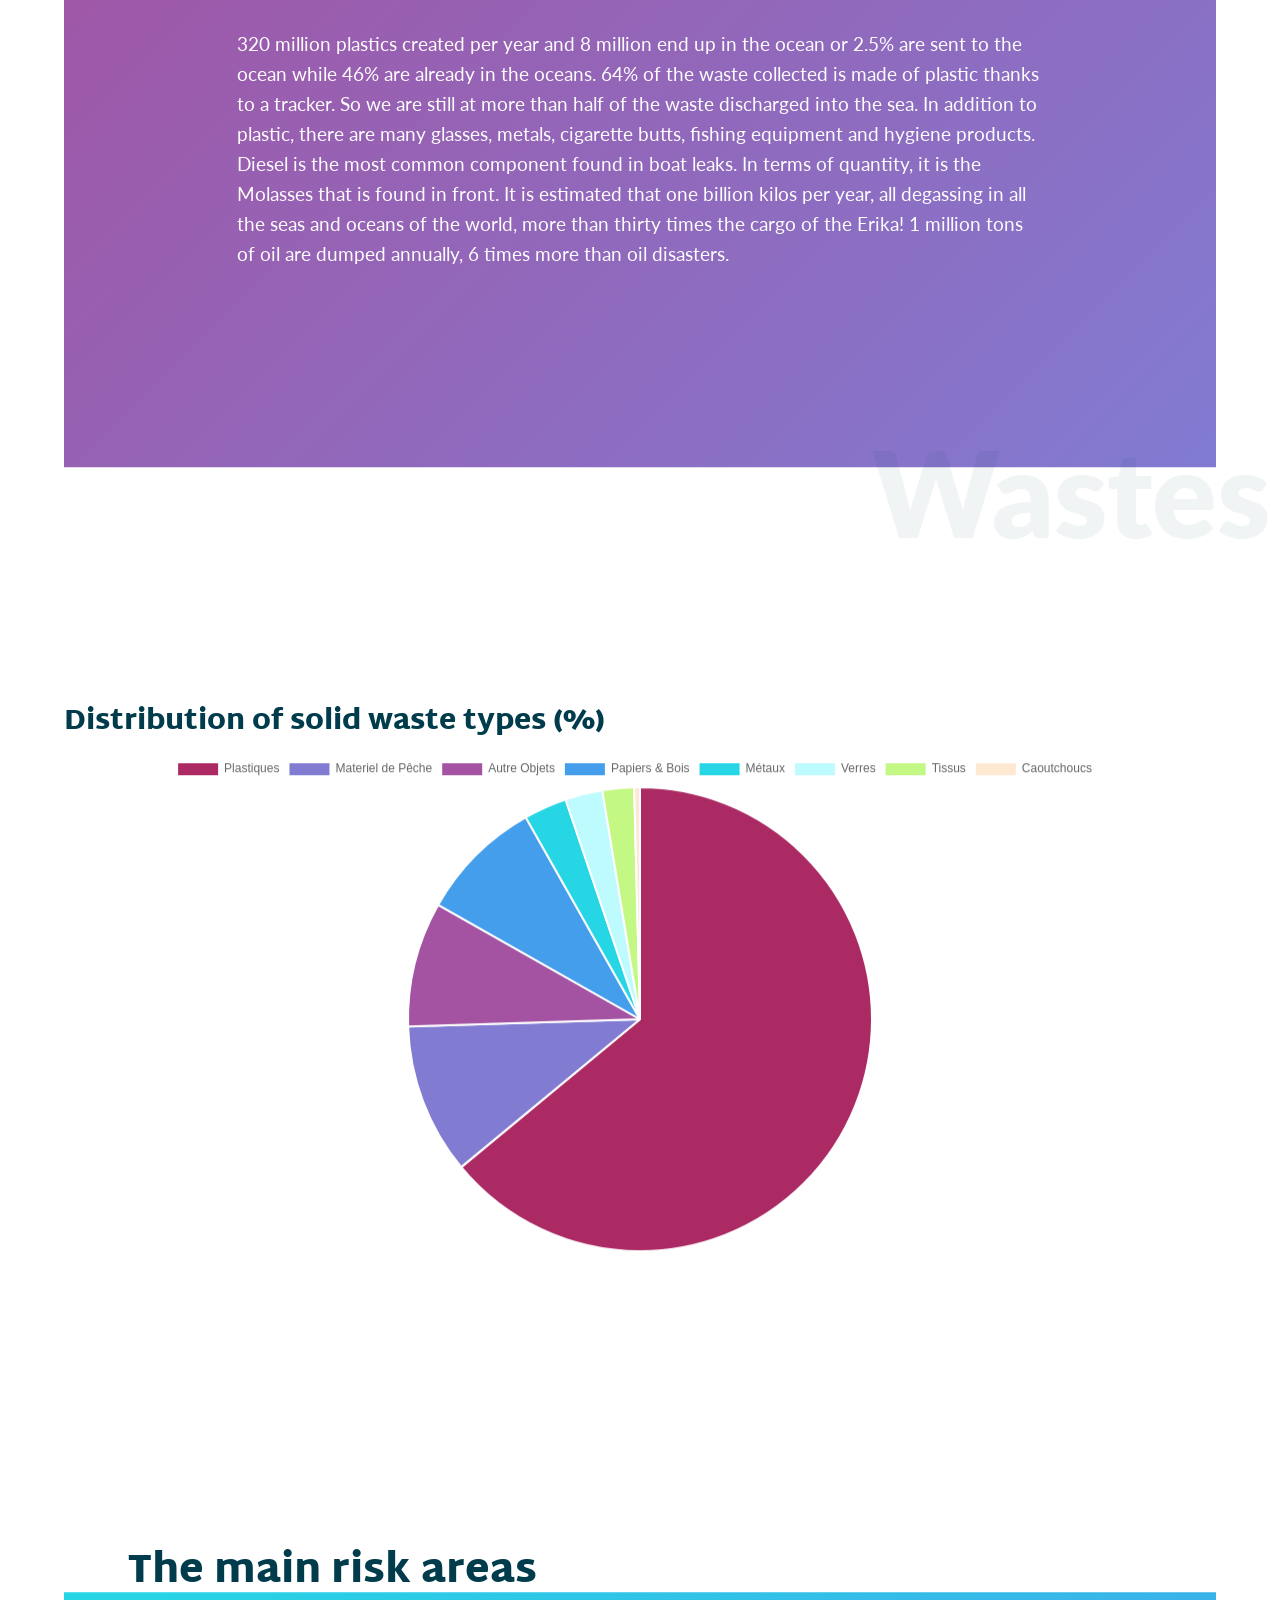
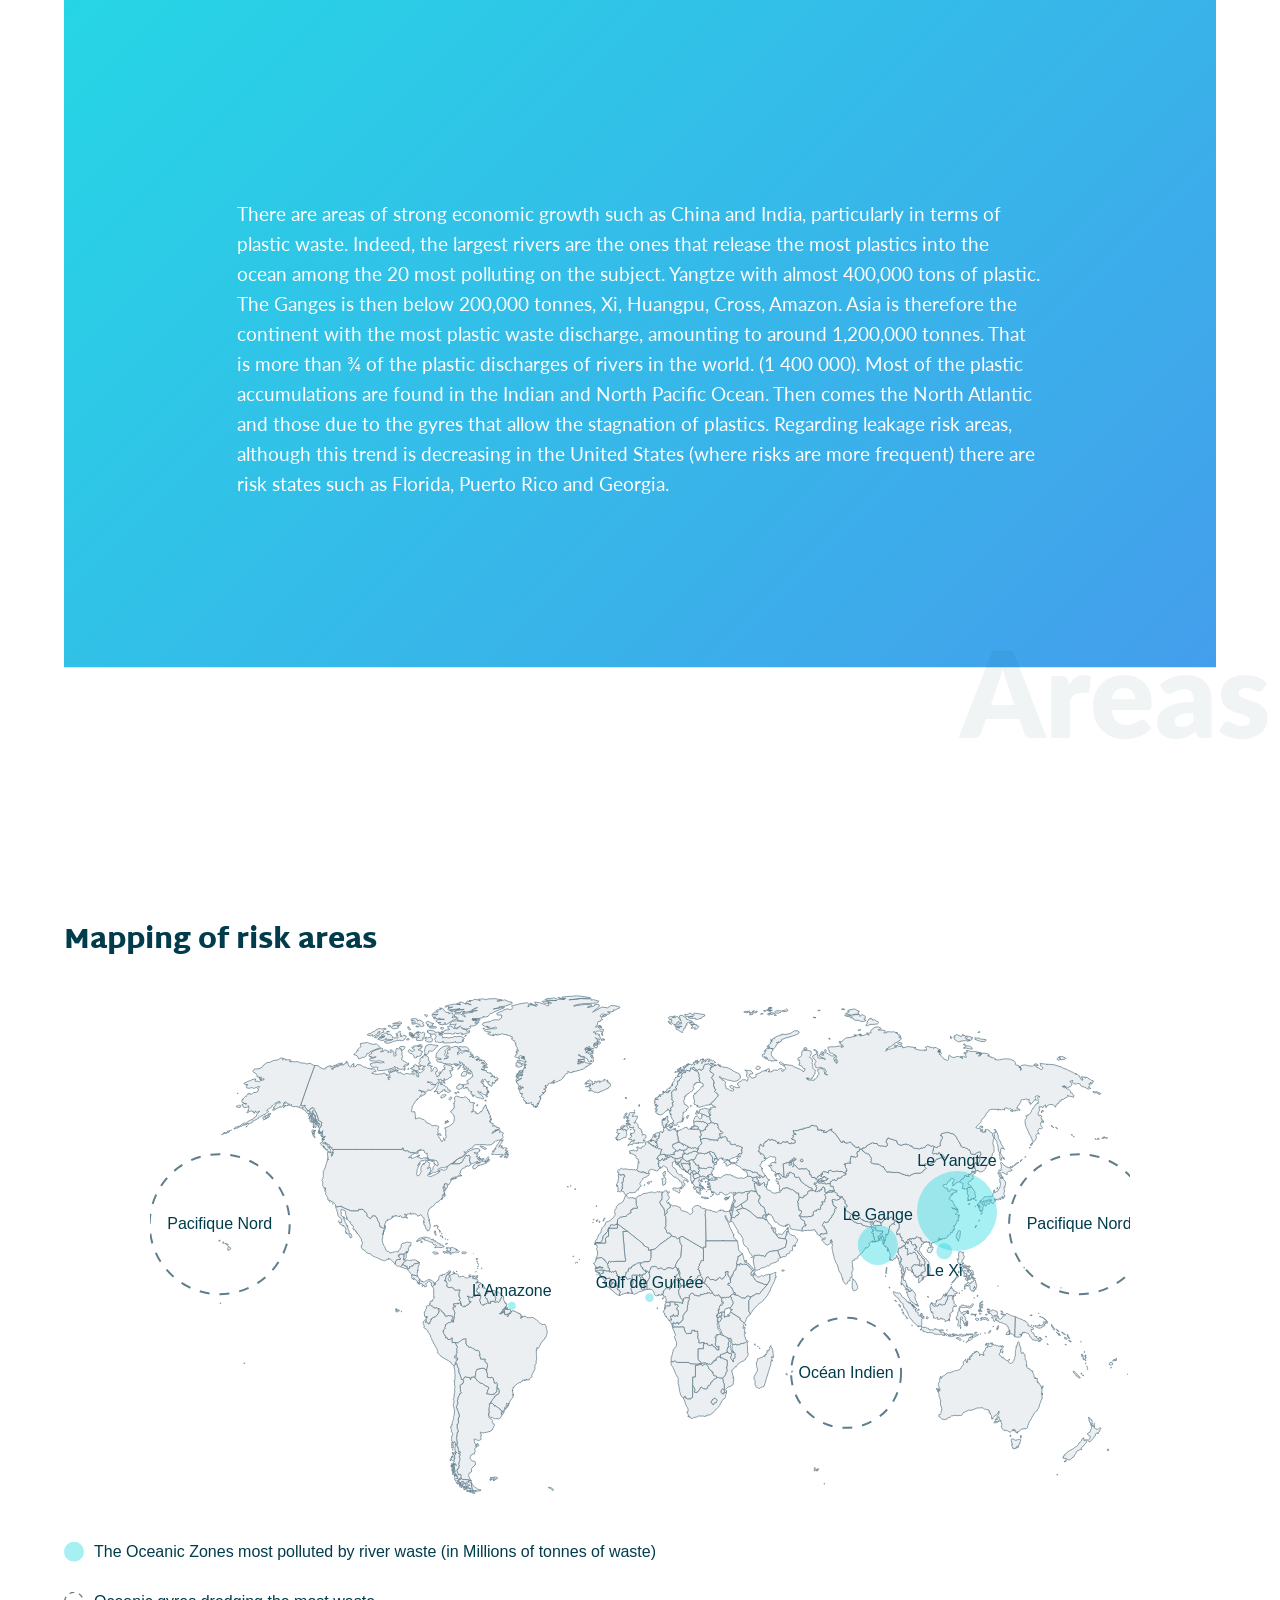
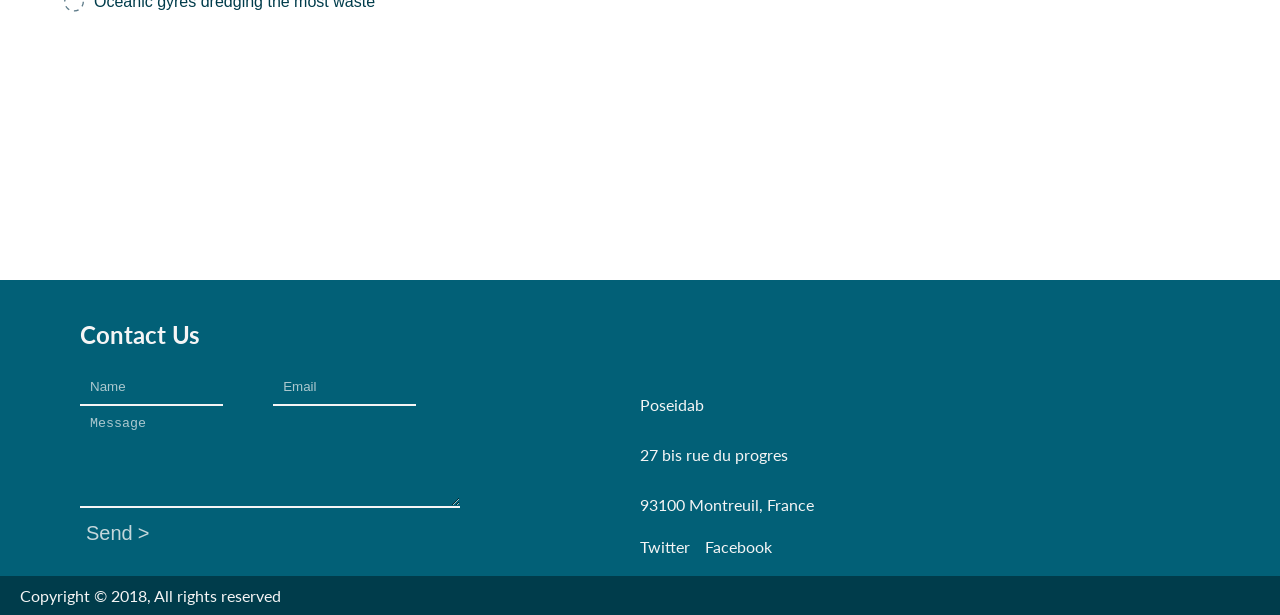
==== commit 8b72ce26: "new version2" ====
--- a/index.html
+++ b/index.html
@@ -1 +1 @@
-<!doctype html><html lang="en"><head><meta charset="utf-8"><meta name="viewport" content="width=device-width,initial-scale=1,shrink-to-fit=no"><meta name="theme-color" content="#000000"><link rel="manifest" href="/manifest.json"><link rel="shortcut icon" href="/favicon.ico"><link href="https://fonts.googleapis.com/css?family=Lato:300,400,700,900|Martel+Sans:900" rel="stylesheet"><title>Poseidab</title><link href="/static/css/main.566d0727.css" rel="stylesheet"></head><body><div id="root"></div><script type="text/javascript" src="/static/js/main.867ee6c4.js"></script></body></html>+<!doctype html><html lang="en"><head><meta charset="utf-8"><meta name="viewport" content="width=device-width,initial-scale=1,shrink-to-fit=no"><meta name="theme-color" content="#000000"><link rel="manifest" href="/manifest.json"><link rel="shortcut icon" href="/favicon.ico"><link href="https://fonts.googleapis.com/css?family=Lato:300,400,700,900|Martel+Sans:900" rel="stylesheet"><title>Poseidab</title><link href="/static/css/main.566d0727.css" rel="stylesheet"></head><body><div id="root"></div><script type="text/javascript" src="/static/js/main.37c88073.js"></script></body></html>
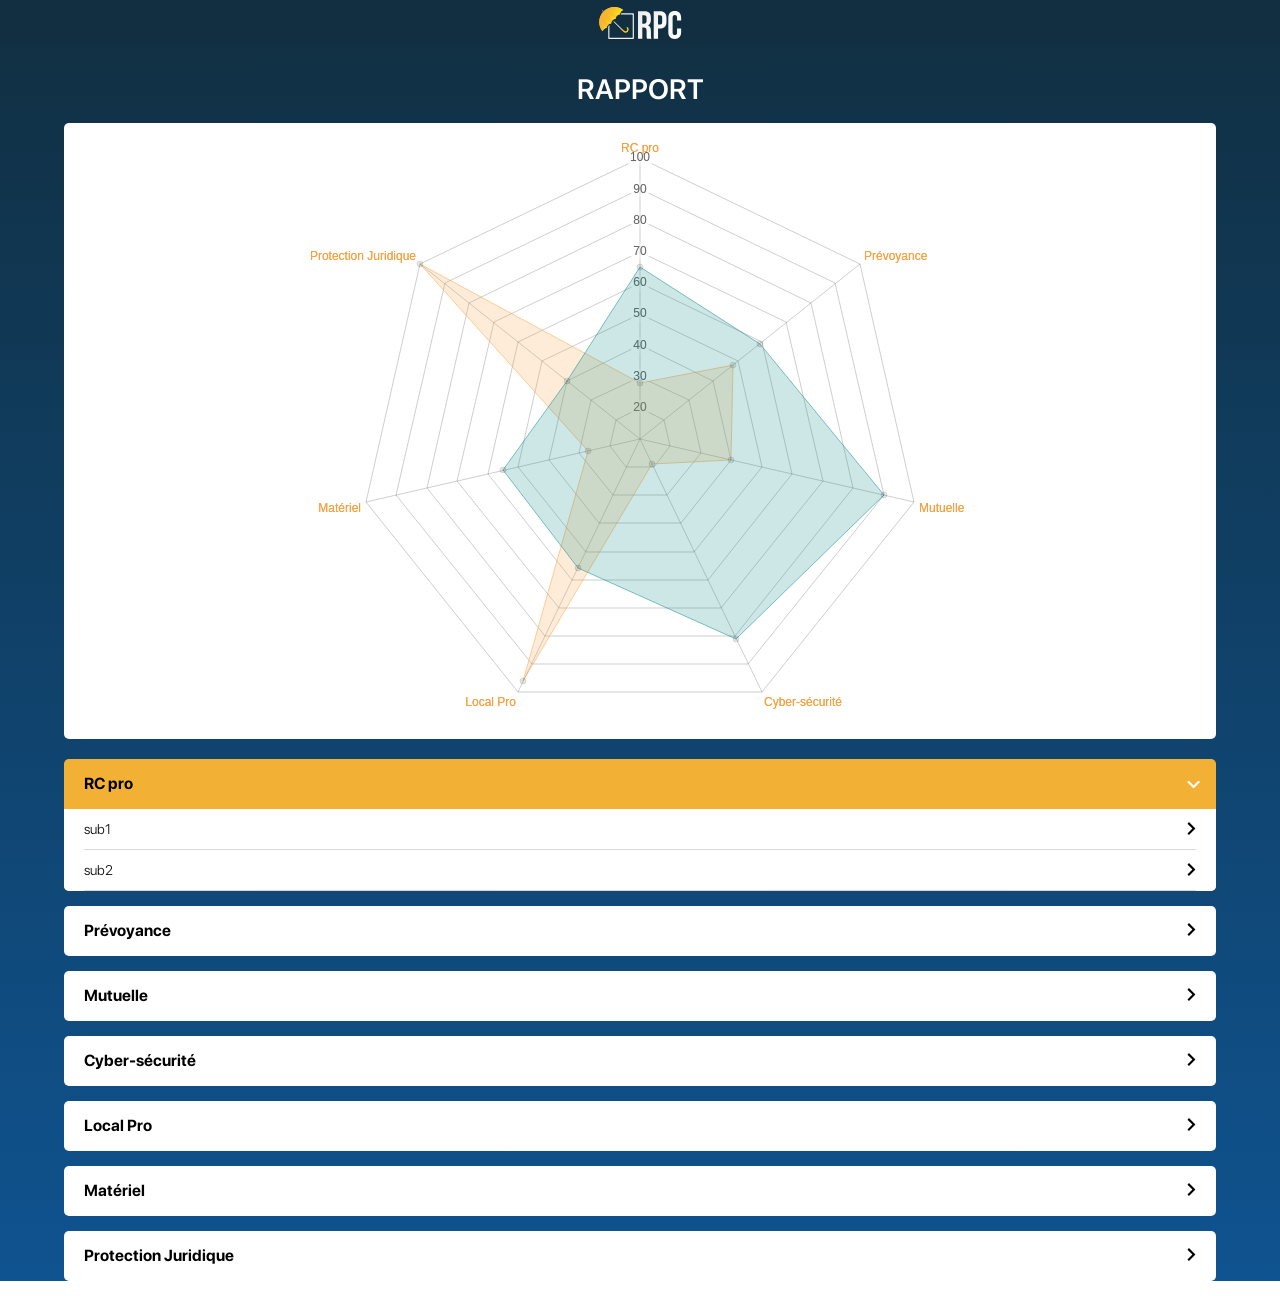
==== commit 9c971277: "rpc" ====
--- a/index.html
+++ b/index.html
@@ -1 +1 @@
-<!doctype html><html lang="en"><head><meta charset="utf-8"><meta name="viewport" content="width=device-width,initial-scale=1,shrink-to-fit=no"><meta name="theme-color" content="#000000"><link rel="manifest" href="/manifest.json"><link rel="shortcut icon" href="/favicon.ico"><link href="https://fonts.googleapis.com/css?family=Lato:300,400,700,900|Martel+Sans:900" rel="stylesheet"><title>Poseidab</title><link href="/static/css/main.566d0727.css" rel="stylesheet"></head><body><div id="root"></div><script type="text/javascript" src="/static/js/main.37c88073.js"></script></body></html>+<!doctype html><html lang="en"><head><meta charset="utf-8"/><link rel="shortcut icon" href="/favicon.ico"/><meta name="viewport" content="width=device-width,initial-scale=1,shrink-to-fit=no"/><meta name="theme-color" content="#000000"/><link rel="manifest" href="/manifest.json"/><title>React App</title><link href="/static/css/main.ed674c7e.chunk.css" rel="stylesheet"></head><body><noscript>You need to enable JavaScript to run this app.</noscript><div id="root"></div><script>!function(l){function e(e){for(var r,t,n=e[0],o=e[1],u=e[2],f=0,i=[];f<n.length;f++)t=n[f],p[t]&&i.push(p[t][0]),p[t]=0;for(r in o)Object.prototype.hasOwnProperty.call(o,r)&&(l[r]=o[r]);for(s&&s(e);i.length;)i.shift()();return c.push.apply(c,u||[]),a()}function a(){for(var e,r=0;r<c.length;r++){for(var t=c[r],n=!0,o=1;o<t.length;o++){var u=t[o];0!==p[u]&&(n=!1)}n&&(c.splice(r--,1),e=f(f.s=t[0]))}return e}var t={},p={1:0},c=[];function f(e){if(t[e])return t[e].exports;var r=t[e]={i:e,l:!1,exports:{}};return l[e].call(r.exports,r,r.exports,f),r.l=!0,r.exports}f.m=l,f.c=t,f.d=function(e,r,t){f.o(e,r)||Object.defineProperty(e,r,{enumerable:!0,get:t})},f.r=function(e){"undefined"!=typeof Symbol&&Symbol.toStringTag&&Object.defineProperty(e,Symbol.toStringTag,{value:"Module"}),Object.defineProperty(e,"__esModule",{value:!0})},f.t=function(r,e){if(1&e&&(r=f(r)),8&e)return r;if(4&e&&"object"==typeof r&&r&&r.__esModule)return r;var t=Object.create(null);if(f.r(t),Object.defineProperty(t,"default",{enumerable:!0,value:r}),2&e&&"string"!=typeof r)for(var n in r)f.d(t,n,function(e){return r[e]}.bind(null,n));return t},f.n=function(e){var r=e&&e.__esModule?function(){return e.default}:function(){return e};return f.d(r,"a",r),r},f.o=function(e,r){return Object.prototype.hasOwnProperty.call(e,r)},f.p="/";var r=window.webpackJsonp=window.webpackJsonp||[],n=r.push.bind(r);r.push=e,r=r.slice();for(var o=0;o<r.length;o++)e(r[o]);var s=n;a()}([])</script><script src="/static/js/2.e482c2a6.chunk.js"></script><script src="/static/js/main.771df1aa.chunk.js"></script></body></html>
--- a/static/css/main.ed674c7e.chunk.css
+++ b/static/css/main.ed674c7e.chunk.css
@@ -0,0 +1,2 @@
+body{margin:0;padding:0;font-family:-apple-system,BlinkMacSystemFont,Segoe UI,Roboto,Oxygen,Ubuntu,Cantarell,Fira Sans,Droid Sans,Helvetica Neue,sans-serif;-webkit-font-smoothing:antialiased;-moz-osx-font-smoothing:grayscale}code{font-family:source-code-pro,Menlo,Monaco,Consolas,Courier New,monospace}@font-face{font-family:SF;src:url(/static/media/SFProDisplay-Bold.2e684c71.otf) format("opentype"),url(/static/media/SFProDisplay-Bold.dce68801.eot) format("embedded-opentype"),url(/static/media/SFProDisplay-Bold.0280eee6.woff) format("woff"),url(/static/media/SFProDisplay-Bold.6b717fea.ttf) format("truetype"),url(/static/media/SFProDisplay-Bold.9523417f.svg#SFProDisplay-Bold) format("svg");font-weight:800;font-style:normal}@font-face{font-family:SF;src:url(/static/media/SFProDisplay-Semibold.b29a1a88.otf) format("opentype"),url(/static/media/SFProDisplay-Semibold.fb6a0e40.eot) format("embedded-opentype"),url(/static/media/SFProDisplay-Semibold.b523232e.woff) format("woff"),url(/static/media/SFProDisplay-Semibold.2edb49d8.ttf) format("truetype"),url(/static/media/SFProDisplay-Semibold.09d4e6d3.svg#SFProDisplay-Semibold) format("svg");font-weight:600;font-style:normal}@font-face{font-family:SF;src:url(/static/media/SFProDisplay-Light.0bab02e9.otf) format("opentype"),url(/static/media/SFProDisplay-Light.e12ed572.eot) format("embedded-opentype"),url(/static/media/SFProDisplay-Light.588a132e.woff) format("woff"),url(/static/media/SFProDisplay-Light.357cfb5d.ttf) format("truetype"),url(/static/media/SFProDisplay-Light.c27eebe2.svg#SFProDisplay-Light) format("svg");font-weight:300;font-style:normal}a,abbr,acronym,address,applet,article,aside,audio,b,big,blockquote,body,canvas,caption,center,cite,code,dd,del,details,dfn,div,dl,dt,em,embed,fieldset,figcaption,figure,footer,form,h1,h2,h3,h4,h5,h6,header,hgroup,html,i,iframe,img,ins,kbd,label,legend,li,mark,menu,nav,object,ol,output,p,pre,q,ruby,s,samp,section,small,span,strike,strong,sub,summary,sup,table,tbody,td,tfoot,th,thead,time,tr,tt,u,ul,var,video{margin:0;padding:0;border:0;font-size:100%;font:inherit;vertical-align:initial;box-sizing:border-box}article,aside,details,figcaption,figure,footer,header,hgroup,menu,nav,section{display:block}body{line-height:1}ol,ul{list-style:none}blockquote,q{quotes:none}blockquote:after,blockquote:before,q:after,q:before{content:"";content:none}table{border-collapse:collapse;border-spacing:0}.App{font-family:SF,Impact,sans-serif;background:-webkit-linear-gradient(#112f41,#0f5390);background:linear-gradient(#112f41,#0f5390);height:auto;min-height:100vh}.App-header{background-color:#112f41;min-height:5vh;display:-webkit-flex;display:flex;-webkit-flex-direction:column;flex-direction:column;-webkit-align-items:center;align-items:center;-webkit-justify-content:center;justify-content:center;font-size:calc(10px + 2vmin);color:#fff}h1{font-weight:600;text-align:center;color:#fff;font-size:28px;margin:30px 0 20px}.App-content{width:90%;margin:0 auto;height:auto}.radar_content{width:100%;background:#fff;border-radius:5px;margin-bottom:20px;padding:20px 0}.expand h3:after{content:url(/static/media/arrow.27be4543.svg);-webkit-transition:all .2s ease-out;transition:all .2s ease-out}.expand .list_title{display:block;background:#fff;border-radius:5px;margin-bottom:15px}.expand .list_title>h3{font-size:16px;padding:0 20px;font-weight:800;height:50px;display:-webkit-flex;display:flex;-webkit-align-items:center;align-items:center;-webkit-justify-content:space-between;justify-content:space-between}.expand .list_title-open{background:#f2b134}.expand .list_title-open>h3:after{content:url(/static/media/arrow_w.c3ff63a1.svg);-webkit-transform:rotate(90deg);transform:rotate(90deg)}.expand .list_title .subexpand{border-bottom-right-radius:5px;border-bottom-left-radius:5px;background:#fff;width:100%;padding:0 20px}.expand .list_title .sublist_title{font-size:14px}.expand .list_title .sublist_title>h3{font-size:14px;height:40px;display:-webkit-flex;display:flex;-webkit-align-items:center;align-items:center;-webkit-justify-content:space-between;justify-content:space-between}.expand .list_title .sublist_title:after{content:"";display:block;width:100%;height:1px;background:#d8d8d8}.expand .list_title .sublist_title-open>h3:after{content:url(/static/media/arrow.27be4543.svg);-webkit-transform:rotate(90deg);transform:rotate(90deg)}.expand .list_title .sublist_title .subtext{padding:5px 0 10px}
+/*# sourceMappingURL=main.ed674c7e.chunk.css.map */
